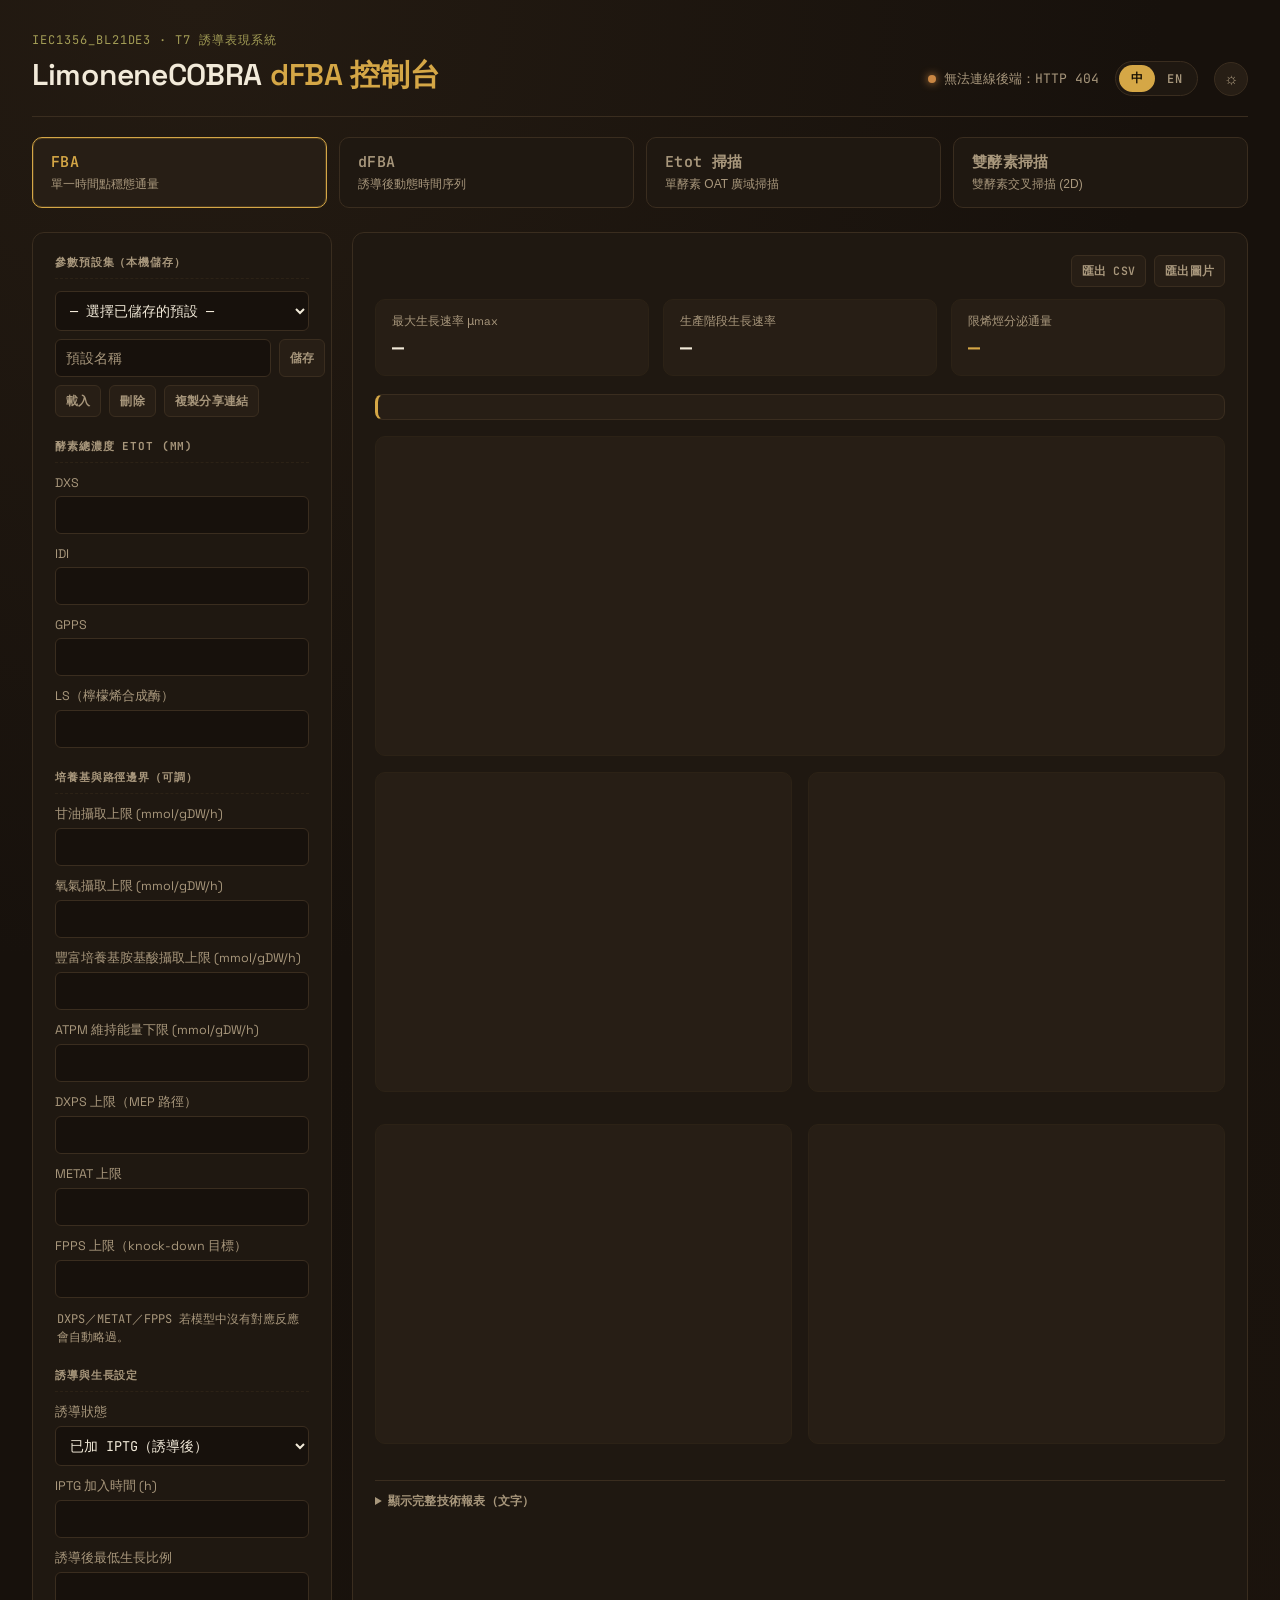
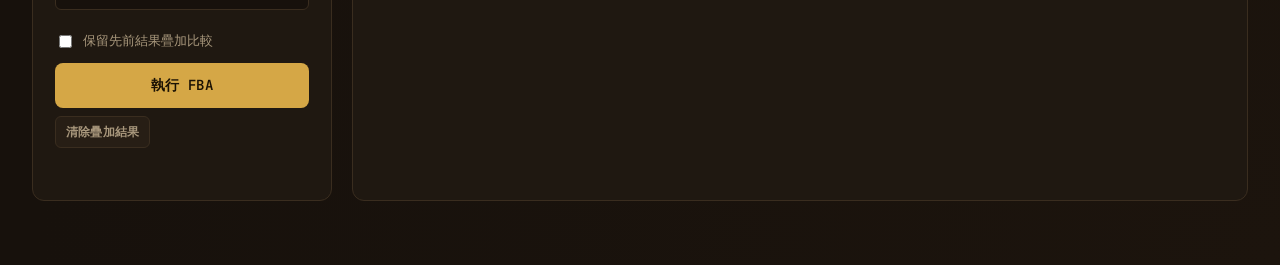
==== index.html @ f7970074 "add" ====
<!DOCTYPE html>
<html lang="zh-Hant">
<head>
<meta charset="UTF-8">
<meta name="viewport" content="width=device-width, initial-scale=1.0">
<title id="pageTitle">LimoneneCOBRA · dFBA 控制台</title>
<link rel="preconnect" href="https://fonts.googleapis.com">
<link href="https://fonts.googleapis.com/css2?family=Space+Grotesk:wght@400;500;600;700&family=JetBrains+Mono:wght@400;500;600&display=swap" rel="stylesheet">
<script src="https://cdn.plot.ly/plotly-2.32.0.min.js"></script>
<style>
:root {
  --bg-deep: #17110c;
  --bg-panel: #1f1811;
  --bg-panel-raised: #271e15;
  --border: #3a2d1f;
  --border-soft: #2c2216;
  --text: #f2ead9;
  --text-muted: #a8977c;
  --accent: #d5a746;      /* NoFold logo 金黃：主強調色（文字/邊框用，日間會加深以維持對比） */
  --accent-soft: #d5a74633;
  --accent-bright: #d5a746;   /* logo 原始亮金黃，不隨主題加深：用於實色按鈕底、圖表 */
  --accent2: #e0bc60;     /* NoFold logo 亮金黃（葉片高光），圖表第 5 色（文字/邊框用） */
  --accent2-bright: #e0bc60;  /* 同上，不隨主題加深 */
  --leaf: #a39d56;        /* NoFold logo 橄欖綠 */
  --steel: #98bfd5;       /* NoFold logo 淺藍 */
  --danger: #c98643;      /* NoFold logo 穗粒橘褐（右上角小圓點） */
  --bg-glow-1: #241b12;
  --bg-glow-2: #1c140d;
  --font-display: "Space Grotesk", system-ui, sans-serif;
  --font-mono: "JetBrains Mono", ui-monospace, monospace;
}

html[data-theme="light"] {
  --bg-deep: #ece2cd;
  --bg-panel: #fbf7ee;
  --bg-panel-raised: #ffffff;
  --border: #ddceac;
  --border-soft: #e6d9b8;
  --text: #2b2013;
  --text-muted: #7a6b4f;
  --accent: #997832;      /* logo 金黃加深，確保在淺色底上對比足夠 */
  --accent-soft: #99783226;
  --accent2: #a18745;     /* logo 亮金黃加深 */
  --leaf: #75713d;        /* logo 橄欖綠加深 */
  --steel: #5e7684;       /* logo 淺藍加深 */
  --danger: #966432;      /* logo 穗粒橘褐加深 */
  --bg-glow-1: #f3ead2;
  --bg-glow-2: #ece0c4;
}

* { box-sizing: border-box; }

html, body {
  margin: 0;
  min-height: 100vh;
  background: var(--bg-deep);
  background-image:
    radial-gradient(circle at 15% 0%, var(--bg-glow-1) 0%, transparent 45%),
    radial-gradient(circle at 100% 100%, var(--bg-glow-2) 0%, transparent 55%);
  color: var(--text);
  font-family: var(--font-display);
  transition: background-color .2s ease, color .2s ease;
}

.console {
  max-width: 1280px;
  margin: 0 auto;
  padding: 28px 32px 64px;
}

/* ---------- Header ---------- */
.console__header {
  display: flex;
  justify-content: space-between;
  align-items: flex-end;
  border-bottom: 1px solid var(--border);
  padding-bottom: 20px;
  margin-bottom: 20px;
}

.header__eyebrow {
  font-family: var(--font-mono);
  font-size: 12px;
  letter-spacing: 0.08em;
  color: var(--leaf);
  text-transform: uppercase;
}

.header__title h1 {
  margin: 6px 0 0;
  font-size: 30px;
  font-weight: 600;
  letter-spacing: -0.01em;
}

.header__accent { color: var(--accent); }

.header__status {
  font-family: var(--font-mono);
  font-size: 13px;
  color: var(--text-muted);
  display: flex;
  align-items: center;
  gap: 8px;
}

.dot {
  width: 8px;
  height: 8px;
  border-radius: 50%;
  display: inline-block;
}
.dot--pending { background: var(--text-muted); }
.dot--ok { background: var(--leaf); box-shadow: 0 0 8px var(--leaf); }
.dot--err { background: var(--danger); box-shadow: 0 0 8px var(--danger); }

.header__right {
  display: flex;
  align-items: center;
  gap: 16px;
}

.lang-toggle {
  display: inline-flex;
  border: 1px solid var(--border);
  border-radius: 999px;
  padding: 3px;
  background: var(--bg-panel);
}

.lang-toggle__btn {
  border: none;
  background: transparent;
  color: var(--text-muted);
  font-family: var(--font-mono);
  font-size: 12px;
  font-weight: 600;
  letter-spacing: 0.04em;
  padding: 5px 12px;
  border-radius: 999px;
  cursor: pointer;
  transition: background .15s ease, color .15s ease;
}

.lang-toggle__btn.is-active {
  background: var(--accent-bright);
  color: #1b1204;
}

.theme-toggle {
  width: 34px;
  height: 34px;
  border-radius: 50%;
  border: 1px solid var(--border);
  background: var(--bg-panel-raised);
  color: var(--text-muted);
  font-size: 16px;
  line-height: 1;
  cursor: pointer;
  display: inline-flex;
  align-items: center;
  justify-content: center;
  transition: border-color .15s ease, color .15s ease;
}
.theme-toggle:hover { border-color: var(--accent); color: var(--accent); }

/* ---------- Mode tabs ---------- */
.mode-tabs {
  display: grid;
  grid-template-columns: repeat(4, 1fr);
  gap: 12px;
  margin-bottom: 24px;
}

.mode-tab {
  background: var(--bg-panel);
  border: 1px solid var(--border);
  border-radius: 10px;
  padding: 14px 18px;
  text-align: left;
  cursor: pointer;
  color: var(--text-muted);
  transition: border-color .15s ease, background .15s ease, color .15s ease;
}

.mode-tab:hover { border-color: var(--accent); }

.mode-tab.is-active {
  background: var(--bg-panel-raised);
  border-color: var(--accent);
  color: var(--text);
  box-shadow: inset 0 0 0 1px var(--accent-soft);
}

.mode-tab__label {
  display: block;
  font-family: var(--font-mono);
  font-weight: 600;
  font-size: 15px;
  letter-spacing: 0.02em;
}

.mode-tab.is-active .mode-tab__label { color: var(--accent); }

.mode-tab__desc {
  display: block;
  font-size: 12px;
  margin-top: 4px;
  color: var(--text-muted);
}

/* ---------- Layout ---------- */
.layout {
  display: grid;
  grid-template-columns: 300px 1fr;
  gap: 20px;
}

@media (max-width: 880px) {
  .layout { grid-template-columns: 1fr; }
}

.panel {
  background: var(--bg-panel);
  border: 1px solid var(--border);
  border-radius: 12px;
  padding: 22px;
}

.field-group { margin-bottom: 22px; }
.field-group:last-of-type { margin-bottom: 18px; }

.field-group__title {
  font-family: var(--font-mono);
  font-size: 11px;
  letter-spacing: 0.08em;
  text-transform: uppercase;
  color: var(--text-muted);
  margin: 0 0 12px;
  padding-bottom: 8px;
  border-bottom: 1px dashed var(--border-soft);
}

.field { margin-bottom: 12px; }

.field label {
  display: block;
  font-size: 12.5px;
  color: var(--text-muted);
  margin-bottom: 5px;
}

.field input,
.field select {
  width: 100%;
  background: var(--bg-deep);
  border: 1px solid var(--border);
  border-radius: 6px;
  padding: 9px 10px;
  color: var(--text);
  font-family: var(--font-mono);
  font-size: 13.5px;
  outline: none;
  transition: border-color .15s ease;
}

.field input:focus,
.field select:focus { border-color: var(--accent); }

.run-btn {
  width: 100%;
  background: var(--accent-bright);
  color: #1b1204;
  border: none;
  border-radius: 8px;
  padding: 13px;
  font-family: var(--font-mono);
  font-weight: 600;
  font-size: 14px;
  letter-spacing: 0.03em;
  cursor: pointer;
  transition: filter .15s ease, transform .05s ease;
}
.run-btn:hover { filter: brightness(1.08); }
.run-btn:active { transform: translateY(1px); }
.run-btn:disabled { opacity: 0.5; cursor: wait; }

/* ---------- Secondary buttons / toolbars ---------- */
.btn-row {
  display: flex;
  gap: 8px;
  flex-wrap: wrap;
}

.btn-sm {
  background: var(--bg-panel-raised);
  color: var(--text-muted);
  border: 1px solid var(--border);
  border-radius: 6px;
  padding: 7px 10px;
  font-family: var(--font-mono);
  font-size: 11.5px;
  font-weight: 600;
  letter-spacing: 0.02em;
  cursor: pointer;
  transition: border-color .15s ease, color .15s ease;
  white-space: nowrap;
}
.btn-sm:hover { border-color: var(--accent); color: var(--text); }
.btn-sm:disabled { opacity: 0.4; cursor: not-allowed; }
.btn-sm--accent { border-color: var(--accent); color: var(--accent); }

.preset-row {
  display: flex;
  gap: 8px;
}
.preset-row select,
.preset-row input {
  flex: 1 1 auto;
  background: var(--bg-deep);
  border: 1px solid var(--border);
  border-radius: 6px;
  padding: 9px 10px;
  color: var(--text);
  font-family: var(--font-mono);
  font-size: 13.5px;
  outline: none;
  transition: border-color .15s ease;
}
.preset-row select:focus,
.preset-row input:focus { border-color: var(--accent); }
.preset-row select option { background: var(--bg-panel); color: var(--text); }
.preset-row input::placeholder { color: var(--text-muted); }

.checkbox-field {
  display: flex;
  align-items: center;
  gap: 8px;
  margin-bottom: 12px;
  font-size: 12.5px;
  color: var(--text-muted);
}
.checkbox-field input { width: auto; accent-color: var(--accent); }

.result-toolbar {
  display: flex;
  justify-content: flex-end;
  gap: 8px;
  margin-bottom: 12px;
}

.report-block {
  background: var(--bg-deep, #0e1a16);
  border: 1px solid var(--border);
  border-radius: 10px;
  padding: 16px 18px;
  font-family: var(--font-mono);
  font-size: 12px;
  line-height: 1.65;
  color: var(--text);
  white-space: pre-wrap;
  overflow-x: auto;
  margin-top: 4px;
}

.summary-line {
  background: var(--bg-panel-raised);
  border: 1px solid var(--border);
  border-left: 3px solid var(--accent);
  border-radius: 8px;
  padding: 12px 16px;
  margin: 4px 0 16px;
  font-size: 13.5px;
  line-height: 1.6;
  color: var(--text);
}

.chart-grid {
  display: grid;
  grid-template-columns: repeat(2, 1fr);
  gap: 16px;
  margin-top: 16px;
}
@media (max-width: 720px) {
  .chart-grid { grid-template-columns: 1fr; }
}

.report-details {
  margin-top: 20px;
  border-top: 1px solid var(--border);
  padding-top: 12px;
}
.report-details summary {
  cursor: pointer;
  color: var(--text-muted);
  font-family: var(--font-mono);
  font-size: 12px;
  font-weight: 600;
  letter-spacing: 0.02em;
  user-select: none;
}
.report-details summary:hover { color: var(--accent); }
.report-details[open] summary { color: var(--accent); margin-bottom: 4px; }

.hint {
  font-family: var(--font-mono);
  font-size: 12px;
  color: var(--text-muted);
  min-height: 18px;
  margin: 12px 2px 0;
  line-height: 1.5;
}
.hint--error { color: var(--danger); }

/* ---------- Results ---------- */
.panel--results { min-height: 520px; }

.metric-row {
  display: grid;
  grid-template-columns: repeat(3, 1fr);
  gap: 14px;
  margin-bottom: 18px;
}

.metric {
  background: var(--bg-panel-raised);
  border: 1px solid var(--border-soft);
  border-radius: 10px;
  padding: 14px 16px;
}

.metric__label {
  display: block;
  font-size: 11.5px;
  color: var(--text-muted);
  margin-bottom: 6px;
}

.metric__value {
  display: block;
  font-family: var(--font-mono);
  font-size: 20px;
  font-weight: 600;
}

.metric__value--accent { color: var(--accent); }

.chart {
  background: var(--bg-panel-raised);
  border: 1px solid var(--border-soft);
  border-radius: 10px;
  margin-bottom: 16px;
  min-height: 320px;
}

.result-block:empty::before { content: ""; }

</style>
</head>
<body>

<div class="console">

  <header class="console__header">
    <div class="header__title">
      <span class="header__eyebrow" data-i18n="eyebrow">iEC1356_Bl21DE3 · T7 誘導表現系統</span>
      <h1>LimoneneCOBRA <span class="header__accent" data-i18n="headerAccent">dFBA 控制台</span></h1>
    </div>
    <div class="header__right">
      <div class="header__status" id="modelStatus">
        <span class="dot dot--pending"></span> <span data-i18n="checking">檢查模型中…</span>
      </div>
      <div class="lang-toggle" id="langToggle">
        <button class="lang-toggle__btn is-active" data-lang="zh">中</button>
        <button class="lang-toggle__btn" data-lang="en">EN</button>
      </div>
      <button class="theme-toggle" id="themeToggle" type="button" aria-label="Toggle theme">
        <span id="themeToggleIcon">&#9788;</span>
      </button>
    </div>
  </header>

  <nav class="mode-tabs" id="modeTabs">
    <button class="mode-tab is-active" data-mode="fba">
      <span class="mode-tab__label">FBA</span>
      <span class="mode-tab__desc" data-i18n="modeFbaDesc">單一時間點穩態通量</span>
    </button>
    <button class="mode-tab" data-mode="dfba">
      <span class="mode-tab__label">dFBA</span>
      <span class="mode-tab__desc" data-i18n="modeDfbaDesc">誘導後動態時間序列</span>
    </button>
    <button class="mode-tab" data-mode="scan">
      <span class="mode-tab__label" data-i18n="modeScanLabel">Etot 掃描</span>
      <span class="mode-tab__desc" data-i18n="modeScanDesc">單酵素 OAT 廣域掃描</span>
    </button>
    <button class="mode-tab" data-mode="scan2d">
      <span class="mode-tab__label" data-i18n="modeScan2dLabel">雙酵素掃描</span>
      <span class="mode-tab__desc" data-i18n="modeScan2dDesc">雙酵素交叉掃描 (2D)</span>
    </button>
  </nav>

  <main class="layout">

    <!-- ============ 左側：參數面板 ============ -->
    <section class="panel panel--controls">

      <div class="field-group">
        <h2 class="field-group__title" data-i18n="presetTitle">參數預設集（本機儲存）</h2>
        <div class="preset-row" style="margin-bottom: 8px;">
          <select id="presetSelect">
            <option value="" data-i18n="presetNone">— 選擇已儲存的預設 —</option>
          </select>
        </div>
        <div class="preset-row">
          <input type="text" id="presetName" data-i18n-placeholder="presetNamePlaceholder" placeholder="預設名稱">
          <button class="btn-sm" id="presetSaveBtn" data-i18n="presetSave">儲存</button>
        </div>
        <div class="btn-row" style="margin-top: 8px;">
          <button class="btn-sm" id="presetLoadBtn" data-i18n="presetLoad">載入</button>
          <button class="btn-sm" id="presetDeleteBtn" data-i18n="presetDelete">刪除</button>
          <button class="btn-sm" id="shareLinkBtn" data-i18n="shareLink">複製分享連結</button>
        </div>
      </div>

      <div class="field-group">
        <h2 class="field-group__title" data-i18n="etotTitle">酵素總濃度 Etot (µM)</h2>
        <div class="field" data-enzyme="DXS">
          <label for="etot-DXS">DXS</label>
          <input type="number" id="etot-DXS" step="0.01" min="0">
        </div>
        <div class="field" data-enzyme="IDI">
          <label for="etot-IDI">IDI</label>
          <input type="number" id="etot-IDI" step="0.01" min="0">
        </div>
        <div class="field" data-enzyme="GPPS">
          <label for="etot-GPPS">GPPS</label>
          <input type="number" id="etot-GPPS" step="0.01" min="0">
        </div>
        <div class="field" data-enzyme="LS">
          <label for="etot-LS" data-i18n="lsLabel">LS（檸檬烯合成酶）</label>
          <input type="number" id="etot-LS" step="0.01" min="0">
        </div>
      </div>

      <div class="field-group">
        <h2 class="field-group__title" data-i18n="mediumTitle">培養基與路徑邊界（可調）</h2>
        <div class="field">
          <label for="glycerolUptake" data-i18n="glycerolUptakeLabel">甘油攝取上限 (mmol/gDW/h)</label>
          <input type="number" id="glycerolUptake" step="0.1" min="0">
        </div>
        <div class="field">
          <label for="oxygenUptake" data-i18n="oxygenUptakeLabel">氧氣攝取上限 (mmol/gDW/h)</label>
          <input type="number" id="oxygenUptake" step="0.1" min="0">
        </div>
        <div class="field">
          <label for="aaUptake" data-i18n="aaUptakeLabel">豐富培養基胺基酸攝取上限 (mmol/gDW/h)</label>
          <input type="number" id="aaUptake" step="0.1" min="0">
        </div>
        <div class="field">
          <label for="atpmLb" data-i18n="atpmLbLabel">ATPM 維持能量下限 (mmol/gDW/h)</label>
          <input type="number" id="atpmLb" step="0.1" min="0">
        </div>
        <div class="field">
          <label for="dxpsUb" data-i18n="dxpsUbLabel">DXPS 上限（MEP 路徑）</label>
          <input type="number" id="dxpsUb" step="0.1" min="0">
        </div>
        <div class="field">
          <label for="metatUb" data-i18n="metatUbLabel">METAT 上限</label>
          <input type="number" id="metatUb" step="0.01" min="0">
        </div>
        <div class="field">
          <label for="fppsUb" data-i18n="fppsUbLabel">FPPS 上限（knock-down 目標）</label>
          <input type="number" id="fppsUb" step="0.01" min="0">
        </div>
        <p class="hint" data-i18n="nativeBoundsHint">DXPS／METAT／FPPS 若模型中沒有對應反應會自動略過。</p>
      </div>

      <div class="field-group" id="scanFieldGroup" hidden>
        <h2 class="field-group__title" data-i18n="scanTitle">掃描設定</h2>
        <div class="field">
          <label for="scanEnzyme" data-i18n="scanEnzymeLabel">掃描酵素</label>
          <select id="scanEnzyme">
            <option value="DXS">DXS</option>
            <option value="IDI">IDI</option>
            <option value="GPPS">GPPS</option>
            <option value="LS" selected>LS</option>
          </select>
        </div>
        <div class="field">
          <label for="scanValues" data-i18n="scanValuesLabel">倍率／濃度序列 (µM，以逗號分隔)</label>
          <input type="text" id="scanValues" placeholder="0.03, 0.3, 3, 30, 300">
        </div>
      </div>

      <div class="field-group" id="scan2dFieldGroup" hidden>
        <h2 class="field-group__title" data-i18n="scan2dTitle">雙酵素掃描設定</h2>
        <div class="field">
          <label for="scanEnzymeX" data-i18n="scanEnzymeXLabel">X 軸酵素</label>
          <select id="scanEnzymeX">
            <option value="DXS">DXS</option>
            <option value="IDI">IDI</option>
            <option value="GPPS">GPPS</option>
            <option value="LS" selected>LS</option>
          </select>
        </div>
        <div class="field">
          <label for="scanValuesX" data-i18n="scanValuesXLabel">X 軸濃度序列 (µM，以逗號分隔)</label>
          <input type="text" id="scanValuesX" placeholder="0.03, 0.3, 3, 30, 300">
        </div>
        <div class="field">
          <label for="scanEnzymeY" data-i18n="scanEnzymeYLabel">Y 軸酵素</label>
          <select id="scanEnzymeY">
            <option value="DXS" selected>DXS</option>
            <option value="IDI">IDI</option>
            <option value="GPPS">GPPS</option>
            <option value="LS">LS</option>
          </select>
        </div>
        <div class="field">
          <label for="scanValuesY" data-i18n="scanValuesYLabel">Y 軸濃度序列 (µM，以逗號分隔)</label>
          <input type="text" id="scanValuesY" placeholder="0.03, 0.3, 3, 30, 300">
        </div>
      </div>

      <div class="field-group">
        <h2 class="field-group__title" data-i18n="inductionTitle">誘導與生長設定</h2>
        <div class="field" id="inducedField">
          <label for="induced" data-i18n="inducedLabel">誘導狀態</label>
          <select id="induced">
            <option value="true" data-i18n="inducedTrue">已加 IPTG（誘導後）</option>
            <option value="false" data-i18n="inducedFalse">未誘導</option>
          </select>
        </div>
        <div class="field">
          <label for="iptgTime" data-i18n="iptgTimeLabel">IPTG 加入時間 (h)</label>
          <input type="number" id="iptgTime" step="0.1" min="0">
        </div>
        <div class="field">
          <label for="minGrowthFrac" data-i18n="minGrowthFracLabel">誘導後最低生長比例</label>
          <input type="number" id="minGrowthFrac" step="0.01" min="0" max="1">
        </div>
        <div class="field" id="durationField">
          <label for="totalTime" data-i18n="totalTimeLabel">模擬總時長 (h)</label>
          <input type="number" id="totalTime" step="0.5" min="0.5">
        </div>
      </div>

      <div class="checkbox-field" id="compareField" hidden>
        <input type="checkbox" id="compareToggle">
        <label for="compareToggle" data-i18n="compareToggleLabel">保留先前結果疊加比較</label>
      </div>

      <button class="run-btn" id="runBtn">
        <span id="runBtnLabel">執行 FBA</span>
      </button>

      <div class="btn-row" id="compareClearRow" style="margin-top: 8px;" hidden>
        <button class="btn-sm" id="compareClearBtn" data-i18n="compareClear">清除疊加結果</button>
      </div>

      <p class="hint" id="statusHint"></p>
    </section>

    <!-- ============ 右側：結果 ============ -->
    <section class="panel panel--results">

      <div id="fbaResults" class="result-block">
        <div class="result-toolbar">
          <button class="btn-sm" data-export-csv="fba" data-i18n="exportCsv">匯出 CSV</button>
          <button class="btn-sm" data-export-png="fbaResults" data-i18n="exportPng">匯出圖片</button>
        </div>
        <div class="metric-row">
          <div class="metric">
            <span class="metric__label" data-i18n="muMaxLabel">最大生長速率 μmax</span>
            <span class="metric__value" id="mMuMax">—</span>
          </div>
          <div class="metric">
            <span class="metric__label" data-i18n="muLabel">生產階段生長速率</span>
            <span class="metric__value" id="mMu">—</span>
          </div>
          <div class="metric">
            <span class="metric__label" data-i18n="limFluxLabel">限烯烴分泌通量</span>
            <span class="metric__value metric__value--accent" id="mLimFlux">—</span>
          </div>
        </div>

        <p class="summary-line" id="fbaSummaryLine"></p>

        <div id="fbaEnzymeChart" class="chart"></div>

        <div class="chart-grid">
          <div id="fbaGrowthChart" class="chart"></div>
          <div id="fbaMediumChart" class="chart"></div>
          <div id="fbaPathwayChart" class="chart"></div>
          <div id="fbaCofactorChart" class="chart"></div>
        </div>

        <details class="report-details">
          <summary data-i18n="reportDetailsToggle">顯示完整技術報表（文字）</summary>
          <div class="result-toolbar" style="margin-top: 12px;">
            <button class="btn-sm" id="fbaReportCopyBtn" data-i18n="copyReport">複製報表文字</button>
          </div>
          <pre id="fbaReportBlock" class="report-block"></pre>
        </details>
      </div>

      <div id="dfbaResults" class="result-block" hidden>
        <div class="result-toolbar">
          <button class="btn-sm" data-export-csv="dfba" data-i18n="exportCsv">匯出 CSV</button>
          <button class="btn-sm" data-export-png="dfbaResults" data-i18n="exportPng">匯出圖片</button>
        </div>
        <div id="dfbaConcChart" class="chart"></div>
        <div id="dfbaFluxChart" class="chart"></div>
      </div>

      <div id="scanResults" class="result-block" hidden>
        <div class="result-toolbar">
          <button class="btn-sm" data-export-csv="scan" data-i18n="exportCsv">匯出 CSV</button>
          <button class="btn-sm" data-export-png="scanResults" data-i18n="exportPng">匯出圖片</button>
        </div>
        <div id="scanTrajChart" class="chart"></div>
        <div id="scanEndpointChart" class="chart"></div>
      </div>

      <div id="scan2dResults" class="result-block" hidden>
        <div class="result-toolbar">
          <button class="btn-sm" data-export-csv="scan2d" data-i18n="exportCsv">匯出 CSV</button>
          <button class="btn-sm" data-export-png="scan2dResults" data-i18n="exportPng">匯出圖片</button>
        </div>
        <div id="scan2dFinalHeatmap" class="chart"></div>
        <div id="scan2dFluxHeatmap" class="chart"></div>
      </div>

    </section>
  </main>
</div>

<script>
const API_BASE = "";

/* ================= i18n ================= */
const I18N = {
  zh: {
    pageTitle: "LimoneneCOBRA · dFBA 控制台",
    eyebrow: "iEC1356_Bl21DE3 · T7 誘導表現系統",
    headerAccent: "dFBA 控制台",
    checking: "檢查模型中…",
    ready: "模型與參數已就緒",
    connectError: (msg) => `無法連線後端：${msg}`,
    modeFbaDesc: "單一時間點穩態通量",
    modeDfbaDesc: "誘導後動態時間序列",
    modeScanLabel: "Etot 掃描",
    modeScanDesc: "單酵素 OAT 廣域掃描",
    modeScan2dLabel: "雙酵素掃描",
    modeScan2dDesc: "雙酵素交叉掃描 (2D)",
    etotTitle: "酵素總濃度 Etot (µM)",
    lsLabel: "LS（檸檬烯合成酶）",
    scanTitle: "掃描設定",
    scanEnzymeLabel: "掃描酵素",
    scanValuesLabel: "倍率／濃度序列 (µM，以逗號分隔)",
    scan2dTitle: "雙酵素掃描設定",
    scanEnzymeXLabel: "X 軸酵素",
    scanValuesXLabel: "X 軸濃度序列 (µM，以逗號分隔)",
    scanEnzymeYLabel: "Y 軸酵素",
    scanValuesYLabel: "Y 軸濃度序列 (µM，以逗號分隔)",
    inductionTitle: "誘導與生長設定",
    inducedLabel: "誘導狀態",
    inducedTrue: "已加 IPTG（誘導後）",
    inducedFalse: "未誘導",
    iptgTimeLabel: "IPTG 加入時間 (h)",
    minGrowthFracLabel: "誘導後最低生長比例",
    totalTimeLabel: "模擬總時長 (h)",
    muMaxLabel: "最大生長速率 μmax",
    muLabel: "生產階段生長速率",
    limFluxLabel: "限烯烴分泌通量",
    runFba: "執行 FBA",
    runDfba: "執行 dFBA 模擬",
    runScan: "執行 Etot 掃描",
    runScan2d: "執行雙酵素掃描",
    computing: "計算中…（掃描／2D 掃描已平行運算加速，多核心機器上會快很多）",
    done: "完成。",
    errorPrefix: (msg) => `錯誤：${msg}`,
    solverStatus: (s) => `求解狀態：${s}`,
    stoppedEarly: (reason) => `模擬提前停止：${reason}`,
    enzymeFluxChart: "異源酵素反應通量 (mmol/gDW/h)",
    concChartTitle: "濃度時間曲線",
    fluxChartTitle: "誘導後通量與生長速率",
    timeAxis: "時間 (h)",
    limoneneAxis: "限烯烴 (mM)",
    biomassAxis: "生物量 (gDW/L)",
    glycerolAxis: "甘油 (mM)",
    limoneneLegend: "限烯烴 (mM)",
    biomassLegend: "生物量 (gDW/L)",
    glycerolLegend: "甘油 (mM)",
    limFluxLegend: "限烯烴通量",
    growthRateLegend: "生長速率 μ",
    scanTrajTitle: (enzyme) => `${enzyme} Etot 掃描：限烯烴累積曲線`,
    extracellularLimAxis: "細胞外限烯烴 (mM)",
    scanEndpointTitle: (enzyme) => `${enzyme}：通量與終點濃度 vs Etot`,
    maxFluxLegend: "最大誘導後通量",
    finalLimLegend: "終點限烯烴濃度",
    scan2dFinalTitle: (x, y) => `終點限烯烴濃度 (mM)：${x} × ${y}`,
    scan2dFluxTitle: (x, y) => `最大誘導後通量 (mmol/gDW/h)：${x} × ${y}`,
    scan2dSameEnzymeError: "X 軸與 Y 軸酵素不可相同",
    presetTitle: "參數預設集（本機儲存）",
    presetNone: "— 選擇已儲存的預設 —",
    presetNamePlaceholder: "預設名稱",
    presetSave: "儲存",
    presetLoad: "載入",
    presetDelete: "刪除",
    presetSavedMsg: (name) => `已儲存預設「${name}」`,
    presetLoadedMsg: (name) => `已載入預設「${name}」`,
    presetDeletedMsg: (name) => `已刪除預設「${name}」`,
    presetNameRequired: "請先輸入預設名稱",
    presetSelectRequired: "請先選擇一個預設",
    shareLink: "複製分享連結",
    shareLinkCopied: "分享連結已複製到剪貼簿",
    compareToggleLabel: "保留先前結果疊加比較",
    compareClear: "清除疊加結果",
    compareClearedMsg: "已清除疊加結果",
    exportCsv: "匯出 CSV",
    exportPng: "匯出圖片",
    exportNoData: "尚無可匯出的結果，請先執行一次",
    compareRunLabel: (n) => `第 ${n} 次`,
    mediumTitle: "培養基與路徑邊界（可調）",
    glycerolUptakeLabel: "甘油攝取上限 (mmol/gDW/h)",
    oxygenUptakeLabel: "氧氣攝取上限 (mmol/gDW/h)",
    aaUptakeLabel: "豐富培養基胺基酸攝取上限 (mmol/gDW/h)",
    atpmLbLabel: "ATPM 維持能量下限 (mmol/gDW/h)",
    dxpsUbLabel: "DXPS 上限（MEP 路徑）",
    metatUbLabel: "METAT 上限",
    fppsUbLabel: "FPPS 上限（knock-down 目標）",
    nativeBoundsHint: "DXPS／METAT／FPPS 若模型中沒有對應反應會自動略過。",
    copyReport: "複製報表文字",
    reportCopiedMsg: "報表文字已複製到剪貼簿",
    reportTitle: (name) => `iEC1356 Limonene Simulation (${name})`,
    reportMediumHeader: "--- Medium & Environmental Constraints ---",
    reportMediumLine: (name) => `Medium: ${name}`,
    reportGlycerolLine: "Glycerol Uptake Limit (EX_glyc_e)",
    reportOxygenLine: "Oxygen Uptake Limit (EX_o2_e)",
    reportAtpmLine: "ATPM (Maintenance Energy)",
    reportPathwayHeader: "--- Enzyme Capacity & Pathway Bounds ---",
    reportDxpsLine: "DXPS (MEP Pathway): Upper Bound",
    reportMetatLine: "METAT: Upper Bound",
    reportFppsLine: "FPPS (Knock-down Target): Upper Bound",
    reportGppsLine: "GPPS (Heterologous): Upper Bound",
    reportLimsLine: "LIMS_MS_het (Limonene Synthase): Upper Bound",
    reportGrowthHeader: "--- Growth & Target Production Results ---",
    reportMuMaxLine: "Theoretical Maximum Growth Rate",
    reportMuLine: "Actual Growth Rate During Production",
    reportYieldLine: "Limonene Theoretical Export Yield",
    reportCofactorHeader: "--- Cofactor Balance Analysis ---",
    reportAtpLine: "Total Intracellular ATP Production Rate",
    reportNadphLine: "Total Intracellular NADPH Production Rate",
    reportNA: "N/A",
    reportDetailsToggle: "顯示完整技術報表（文字）",
    growthGaugeTitle: "生長速率（實際 vs 理論最大）",
    mediumChartTitle: "培養基攝取上限",
    pathwayChartTitle: "酵素／路徑上限比較（對數刻度）",
    cofactorChartTitle: "細胞內 ATP／NADPH 生產速率",
    pathwayAxisTitle: "Upper bound (log)",
    cofactorAtpShort: "ATP",
    cofactorNadphShort: "NADPH",
    summaryGrowthPart: (pct) => `目前設定下，菌株仍能維持理論最大生長速率的 ${pct}%。`,
    summaryYieldPart: (y) => `檸檬烯分泌速率約為 ${y} mmol/gDW/h。`,
    summaryInfeasible: "目前設定下求解不可行，請調整培養基或酵素濃度後再試一次。",
  },
  en: {
    pageTitle: "LimoneneCOBRA · dFBA Console",
    eyebrow: "iEC1356_Bl21DE3 · T7 Induction System",
    headerAccent: "dFBA Console",
    checking: "Checking model…",
    ready: "Model & parameters ready",
    connectError: (msg) => `Could not reach backend: ${msg}`,
    modeFbaDesc: "Single time-point steady-state flux",
    modeDfbaDesc: "Post-induction dynamic time series",
    modeScanLabel: "Etot Scan",
    modeScanDesc: "Single-enzyme OAT wide-range scan",
    modeScan2dLabel: "Dual-Enzyme Scan",
    modeScan2dDesc: "Cross-scan two enzymes (2D)",
    etotTitle: "Total Enzyme Concentration Etot (µM)",
    lsLabel: "LS (Limonene Synthase)",
    scanTitle: "Scan Settings",
    scanEnzymeLabel: "Scan Enzyme",
    scanValuesLabel: "Value series (µM, comma-separated)",
    scan2dTitle: "Dual-Enzyme Scan Settings",
    scanEnzymeXLabel: "X-axis Enzyme",
    scanValuesXLabel: "X-axis value series (µM, comma-separated)",
    scanEnzymeYLabel: "Y-axis Enzyme",
    scanValuesYLabel: "Y-axis value series (µM, comma-separated)",
    inductionTitle: "Induction & Growth Settings",
    inducedLabel: "Induction State",
    inducedTrue: "IPTG added (post-induction)",
    inducedFalse: "Pre-induction",
    iptgTimeLabel: "IPTG addition time (h)",
    minGrowthFracLabel: "Min. growth fraction post-induction",
    totalTimeLabel: "Total simulation time (h)",
    muMaxLabel: "Max growth rate μmax",
    muLabel: "Growth rate during production",
    limFluxLabel: "Limonene secretion flux",
    runFba: "Run FBA",
    runDfba: "Run dFBA simulation",
    runScan: "Run Etot scan",
    runScan2d: "Run dual-enzyme scan",
    computing: "Computing… (scan / 2D scan run in parallel across CPU cores, much faster on multi-core machines)",
    done: "Done.",
    errorPrefix: (msg) => `Error: ${msg}`,
    solverStatus: (s) => `Solver status: ${s}`,
    stoppedEarly: (reason) => `Simulation stopped early: ${reason}`,
    enzymeFluxChart: "Heterologous enzyme reaction flux (mmol/gDW/h)",
    concChartTitle: "Concentration Time Course",
    fluxChartTitle: "Post-induction Flux & Growth Rate",
    timeAxis: "Time (h)",
    limoneneAxis: "Limonene (mM)",
    biomassAxis: "Biomass (gDW/L)",
    glycerolAxis: "Glycerol (mM)",
    limoneneLegend: "Limonene (mM)",
    biomassLegend: "Biomass (gDW/L)",
    glycerolLegend: "Glycerol (mM)",
    limFluxLegend: "Limonene flux",
    growthRateLegend: "Growth rate μ",
    scanTrajTitle: (enzyme) => `${enzyme} Etot scan: limonene accumulation`,
    extracellularLimAxis: "Extracellular limonene (mM)",
    scanEndpointTitle: (enzyme) => `${enzyme}: flux & endpoint concentration vs Etot`,
    maxFluxLegend: "Max post-induction flux",
    finalLimLegend: "Final limonene concentration",
    scan2dFinalTitle: (x, y) => `Final limonene (mM): ${x} × ${y}`,
    scan2dFluxTitle: (x, y) => `Max post-induction flux (mmol/gDW/h): ${x} × ${y}`,
    scan2dSameEnzymeError: "X-axis and Y-axis enzyme cannot be the same",
    presetTitle: "Parameter Presets (saved locally)",
    presetNone: "— Select a saved preset —",
    presetNamePlaceholder: "Preset name",
    presetSave: "Save",
    presetLoad: "Load",
    presetDelete: "Delete",
    presetSavedMsg: (name) => `Saved preset "${name}"`,
    presetLoadedMsg: (name) => `Loaded preset "${name}"`,
    presetDeletedMsg: (name) => `Deleted preset "${name}"`,
    presetNameRequired: "Enter a preset name first",
    presetSelectRequired: "Select a preset first",
    shareLink: "Copy share link",
    shareLinkCopied: "Share link copied to clipboard",
    compareToggleLabel: "Keep previous results overlaid",
    compareClear: "Clear overlaid results",
    compareClearedMsg: "Overlaid results cleared",
    exportCsv: "Export CSV",
    exportPng: "Export image",
    exportNoData: "No results to export yet — run it first",
    compareRunLabel: (n) => `Run ${n}`,
    mediumTitle: "Medium & Pathway Bounds (adjustable)",
    glycerolUptakeLabel: "Glycerol uptake limit (mmol/gDW/h)",
    oxygenUptakeLabel: "Oxygen uptake limit (mmol/gDW/h)",
    aaUptakeLabel: "Rich-medium amino acid uptake limit (mmol/gDW/h)",
    atpmLbLabel: "ATPM maintenance energy lower bound (mmol/gDW/h)",
    dxpsUbLabel: "DXPS upper bound (MEP pathway)",
    metatUbLabel: "METAT upper bound",
    fppsUbLabel: "FPPS upper bound (knock-down target)",
    nativeBoundsHint: "DXPS / METAT / FPPS are skipped automatically if not present in the model.",
    copyReport: "Copy report text",
    reportCopiedMsg: "Report text copied to clipboard",
    reportTitle: (name) => `iEC1356 Limonene Simulation (${name})`,
    reportMediumHeader: "--- Medium & Environmental Constraints ---",
    reportMediumLine: (name) => `Medium: ${name}`,
    reportGlycerolLine: "Glycerol Uptake Limit (EX_glyc_e)",
    reportOxygenLine: "Oxygen Uptake Limit (EX_o2_e)",
    reportAtpmLine: "ATPM (Maintenance Energy)",
    reportPathwayHeader: "--- Enzyme Capacity & Pathway Bounds ---",
    reportDxpsLine: "DXPS (MEP Pathway): Upper Bound",
    reportMetatLine: "METAT: Upper Bound",
    reportFppsLine: "FPPS (Knock-down Target): Upper Bound",
    reportGppsLine: "GPPS (Heterologous): Upper Bound",
    reportLimsLine: "LIMS_MS_het (Limonene Synthase): Upper Bound",
    reportGrowthHeader: "--- Growth & Target Production Results ---",
    reportMuMaxLine: "Theoretical Maximum Growth Rate",
    reportMuLine: "Actual Growth Rate During Production",
    reportYieldLine: "Limonene Theoretical Export Yield",
    reportCofactorHeader: "--- Cofactor Balance Analysis ---",
    reportAtpLine: "Total Intracellular ATP Production Rate",
    reportNadphLine: "Total Intracellular NADPH Production Rate",
    reportNA: "N/A",
    reportDetailsToggle: "Show full technical report (text)",
    growthGaugeTitle: "Growth rate (actual vs theoretical max)",
    mediumChartTitle: "Medium uptake limits",
    pathwayChartTitle: "Enzyme / pathway bounds (log scale)",
    cofactorChartTitle: "Intracellular ATP / NADPH production rate",
    pathwayAxisTitle: "Upper bound (log)",
    cofactorAtpShort: "ATP",
    cofactorNadphShort: "NADPH",
    summaryGrowthPart: (pct) => `At the current settings, the strain retains ${pct}% of its theoretical maximum growth rate.`,
    summaryYieldPart: (y) => `Limonene secretion rate is about ${y} mmol/gDW/h.`,
    summaryInfeasible: "The problem is infeasible with the current settings — try adjusting the medium or enzyme concentrations.",
  },
};

function t(key, ...args) {
  const entry = I18N[state.lang][key];
  return typeof entry === "function" ? entry(...args) : entry;
}

function applyStaticI18n() {
  document.documentElement.lang = state.lang === "zh" ? "zh-Hant" : "en";
  document.getElementById("pageTitle").textContent = t("pageTitle");
  document.querySelectorAll("[data-i18n]").forEach((el) => {
    el.textContent = t(el.dataset.i18n);
  });
  document.querySelectorAll("[data-i18n-placeholder]").forEach((el) => {
    el.placeholder = t(el.dataset.i18nPlaceholder);
  });
  document.getElementById("langToggle").querySelectorAll(".lang-toggle__btn").forEach((btn) => {
    btn.classList.toggle("is-active", btn.dataset.lang === state.lang);
  });
}

/* ================= 本地儲存 key ================= */
const PRESET_STORAGE_KEY = "limoneneCobra.presets.v1";

/* ================= state / elements ================= */
const state = {
  mode: "fba",
  lang: "zh",
  defaults: null,
  compare: false,
  dfbaHistory: [],       // { runNo, time_h, limonene_mM, biomass_gDW_L, glycerol_mM, growth_rate_h, limonene_flux }
  lastResults: {},        // 各模式最近一次結果，供 CSV 匯出使用：{ fba, dfba, scan, scan2d }
};

const els = {
  modeTabs: document.getElementById("modeTabs"),
  modelStatus: document.getElementById("modelStatus"),
  runBtn: document.getElementById("runBtn"),
  runBtnLabel: document.getElementById("runBtnLabel"),
  statusHint: document.getElementById("statusHint"),
  scanFieldGroup: document.getElementById("scanFieldGroup"),
  scan2dFieldGroup: document.getElementById("scan2dFieldGroup"),
  inducedField: document.getElementById("inducedField"),
  durationField: document.getElementById("durationField"),
  fbaResults: document.getElementById("fbaResults"),
  dfbaResults: document.getElementById("dfbaResults"),
  scanResults: document.getElementById("scanResults"),
  scan2dResults: document.getElementById("scan2dResults"),
  compareField: document.getElementById("compareField"),
  compareToggle: document.getElementById("compareToggle"),
  compareClearRow: document.getElementById("compareClearRow"),
  presetSelect: document.getElementById("presetSelect"),
  presetName: document.getElementById("presetName"),
};

function modeConfig() {
  return {
    fba: { label: t("runFba"), resultBlock: "fbaResults" },
    dfba: { label: t("runDfba"), resultBlock: "dfbaResults" },
    scan: { label: t("runScan"), resultBlock: "scanResults" },
    scan2d: { label: t("runScan2d"), resultBlock: "scan2dResults" },
  };
}

/* 讀取目前主題（日／夜）的 CSS 變數值，讓 Plotly 圖表顏色跟著主題切換。
   每次繪圖前呼叫，而不是快取成常數，這樣切換主題後重繪就能拿到新顏色。 */
function cssVar(name) {
  return getComputedStyle(document.documentElement).getPropertyValue(name).trim();
}

function isLightTheme() {
  return document.documentElement.dataset.theme === "light";
}

function plotlyLayoutBase() {
  return {
    paper_bgcolor: "transparent",
    plot_bgcolor: "transparent",
    font: { family: "JetBrains Mono, monospace", color: cssVar("--text-muted"), size: 11 },
    margin: { l: 55, r: 20, t: 40, b: 45 },
    legend: { orientation: "h", y: -0.2 },
    xaxis: { gridcolor: cssVar("--border-soft"), zerolinecolor: cssVar("--border") },
    yaxis: { gridcolor: cssVar("--border-soft"), zerolinecolor: cssVar("--border") },
  };
}

function chartTitleColor() {
  return cssVar("--text");
}

function accentColors() {
  // 五色全部取自 NoFold logo：金黃／橄欖綠／淺藍／穗粒橘褐／亮金黃。
  // 金黃系（第 1、5 色）用 --accent-bright / --accent2-bright，
  // 不隨日間主題加深，圖表在日夜模式下都維持 logo 原本的鮮亮金黃。
  return [
    cssVar("--accent-bright"),
    cssVar("--leaf"),
    cssVar("--steel"),
    cssVar("--danger"),
    cssVar("--accent2-bright"),
  ];
}

/* 固定配色規則：金／綠／藍／紅／紫依序循環（accentColors() 的順序）。
   任何「同一張圖裡有多個並列分類」的長條圖（例如每個酵素、每個反應各一根柱子）
   都用這個函式依序取色，不要整張圖只用單一顏色——那樣會看起來像「全黃」，
   也分不清哪根柱子對應哪個分類。單一數值指標（量表、單一長條比較兩個數）
   則直接指定語意色（見各圖表註解）。 */
function categoricalColors(n) {
  const palette = accentColors();
  return Array.from({ length: n }, (_, i) => palette[i % palette.length]);
}

init();

async function init() {
  initTheme();
  applyStaticI18n();
  bindLangToggle();
  bindThemeToggle();
  bindModeTabs();
  bindPresetControls();
  bindCompareControls();
  bindExportControls();
  els.runBtn.addEventListener("click", runCurrentMode);
  updateModeUI();
  refreshPresetSelect();
  try {
    const res = await fetch(`${API_BASE}/api/defaults`);
    if (!res.ok) throw new Error(`HTTP ${res.status}`);
    state.defaults = await res.json();
    populateDefaults(state.defaults);
    applyUrlParams();
    setStatus("ok", t("ready"));
  } catch (err) {
    setStatus("err", t("connectError", err.message));
  }
}

function bindLangToggle() {
  document.getElementById("langToggle").querySelectorAll(".lang-toggle__btn").forEach((btn) => {
    btn.addEventListener("click", () => {
      if (btn.dataset.lang === state.lang) return;
      state.lang = btn.dataset.lang;
      applyStaticI18n();
      updateModeUI();
      // 若目前狀態列顯示的是就緒/檢查中，重新以新語言渲染；錯誤訊息維持原文避免誤導。
      if (els.modelStatus.querySelector(".dot--ok")) setStatus("ok", t("ready"));
      else if (els.modelStatus.querySelector(".dot--pending")) setStatus("pending", t("checking"));
      rerenderAllResults();
    });
  });
}

/* ================= 日／夜主題切換 ================= */
const THEME_STORAGE_KEY = "limoneneCobra.theme.v1";

function initTheme() {
  let saved = null;
  try { saved = localStorage.getItem(THEME_STORAGE_KEY); } catch (err) { /* 忽略讀取失敗 */ }
  const theme = saved === "light" ? "light" : "dark";
  document.documentElement.dataset.theme = theme;
  updateThemeIcon(theme);
}

function bindThemeToggle() {
  document.getElementById("themeToggle").addEventListener("click", () => {
    const next = document.documentElement.dataset.theme === "light" ? "dark" : "light";
    document.documentElement.dataset.theme = next;
    updateThemeIcon(next);
    try { localStorage.setItem(THEME_STORAGE_KEY, next); } catch (err) { /* 忽略寫入失敗 */ }
    rerenderAllResults();
  });
}

function updateThemeIcon(theme) {
  // 深色主題顯示太陽（可切換成日間），淺色主題顯示月亮（可切換成夜間）。
  document.getElementById("themeToggleIcon").innerHTML = theme === "light" ? "&#9789;" : "&#9788;";
}

/* 圖表、白話總結、技術報表都是用 t() / cssVar() 動態產生文字與顏色，不是 data-i18n
   靜態屬性，applyStaticI18n() 不會碰到它們。語言或主題切換後，用快取的最近一次結果
   重新畫過，不必重打 API。哪個 mode 沒有快取結果就跳過。 */
function rerenderAllResults() {
  if (state.lastResults.fba) renderFbaAll(state.lastResults.fba);
  if (state.dfbaHistory.length) renderDfbaCharts();
  if (state.lastResults.scan) renderScanCharts(state.lastResults.scan);
  if (state.lastResults.scan2d) renderScan2dCharts(state.lastResults.scan2d);
}

function setStatus(kind, text) {
  const dotClass = kind === "ok" ? "dot--ok" : kind === "err" ? "dot--err" : "dot--pending";
  els.modelStatus.innerHTML = `<span class="dot ${dotClass}"></span> ${text}`;
}

function populateDefaults(d) {
  for (const enzyme of ["DXS", "IDI", "GPPS", "LS"]) {
    document.getElementById(`etot-${enzyme}`).value = d.Etot[enzyme];
  }
  document.getElementById("iptgTime").value = d.iptg_start_time_h;
  document.getElementById("minGrowthFrac").value = d.min_growth_frac;
  document.getElementById("totalTime").value = (d.time_step_h * d.n_steps).toFixed(2);
  document.getElementById("scanValues").value = d.scan_values["LS"].join(", ");

  document.getElementById("glycerolUptake").value = Math.abs(d["maxUptake.EX_glyc_e"]);
  document.getElementById("oxygenUptake").value = Math.abs(d["maxUptake.EX_o2_e"]);
  document.getElementById("aaUptake").value = Math.abs(d["sim.richAminoAcidMaxUptake"]);
  document.getElementById("atpmLb").value = d.atpm_lb;
  document.getElementById("dxpsUb").value = d.dxps_ub;
  document.getElementById("metatUb").value = d.metat_ub;
  document.getElementById("fppsUb").value = d.fpps_ub;

  document.getElementById("scanEnzyme").addEventListener("change", (e) => {
    document.getElementById("scanValues").value = d.scan_values[e.target.value].join(", ");
  });

  document.getElementById("scanValuesX").value = d.scan_values["LS"].join(", ");
  document.getElementById("scanValuesY").value = d.scan_values["DXS"].join(", ");

  document.getElementById("scanEnzymeX").addEventListener("change", (e) => {
    document.getElementById("scanValuesX").value = d.scan_values[e.target.value].join(", ");
  });
  document.getElementById("scanEnzymeY").addEventListener("change", (e) => {
    document.getElementById("scanValuesY").value = d.scan_values[e.target.value].join(", ");
  });
}

function bindModeTabs() {
  els.modeTabs.querySelectorAll(".mode-tab").forEach((btn) => {
    btn.addEventListener("click", () => {
      els.modeTabs.querySelectorAll(".mode-tab").forEach((b) => b.classList.remove("is-active"));
      btn.classList.add("is-active");
      state.mode = btn.dataset.mode;
      updateModeUI();
    });
  });
}

function updateModeUI() {
  const cfg = modeConfig()[state.mode];
  els.runBtnLabel.textContent = cfg.label;

  els.scanFieldGroup.hidden = state.mode !== "scan";
  els.scan2dFieldGroup.hidden = state.mode !== "scan2d";
  els.inducedField.hidden = state.mode !== "fba";
  els.durationField.hidden = state.mode === "fba";
  els.compareField.hidden = state.mode !== "dfba";
  els.compareClearRow.hidden = state.mode !== "dfba" || state.dfbaHistory.length === 0;

  for (const key of ["fbaResults", "dfbaResults", "scanResults", "scan2dResults"]) {
    document.getElementById(key).hidden = key !== cfg.resultBlock;
  }
  els.statusHint.textContent = "";
  els.statusHint.className = "hint";
}

function readEtot() {
  return {
    DXS: Number(document.getElementById("etot-DXS").value),
    IDI: Number(document.getElementById("etot-IDI").value),
    GPPS: Number(document.getElementById("etot-GPPS").value),
    LS: Number(document.getElementById("etot-LS").value),
  };
}

function readCommonParams() {
  const totalTime = Number(document.getElementById("totalTime").value);
  const timeStep = state.defaults ? state.defaults.time_step_h : 0.25;
  return {
    Etot: readEtot(),
    iptg_start_time_h: Number(document.getElementById("iptgTime").value),
    min_growth_frac: Number(document.getElementById("minGrowthFrac").value),
    n_steps: Math.max(1, Math.round(totalTime / timeStep)),
    "maxUptake.EX_glyc_e": Number(document.getElementById("glycerolUptake").value),
    "maxUptake.EX_o2_e": Number(document.getElementById("oxygenUptake").value),
    "sim.richAminoAcidMaxUptake": Number(document.getElementById("aaUptake").value),
    atpm_lb: Number(document.getElementById("atpmLb").value),
    dxps_ub: Number(document.getElementById("dxpsUb").value),
    metat_ub: Number(document.getElementById("metatUb").value),
    fpps_ub: Number(document.getElementById("fppsUb").value),
  };
}

async function runCurrentMode() {
  els.runBtn.disabled = true;
  els.statusHint.className = "hint";
  els.statusHint.textContent = t("computing");
  try {
    if (state.mode === "fba") await runFba();
    else if (state.mode === "dfba") await runDfba();
    else if (state.mode === "scan") await runScan();
    else await runScan2d();
    els.statusHint.textContent = t("done");
  } catch (err) {
    els.statusHint.className = "hint hint--error";
    els.statusHint.textContent = t("errorPrefix", err.message);
  } finally {
    els.runBtn.disabled = false;
  }
}

async function postJson(path, body) {
  const res = await fetch(`${API_BASE}${path}`, {
    method: "POST",
    headers: { "Content-Type": "application/json" },
    body: JSON.stringify(body),
  });
  const data = await res.json();
  if (!res.ok || data.error) throw new Error(data.error || `HTTP ${res.status}`);
  return data;
}

/* ---------------- FBA ---------------- */
async function runFba() {
  const induced = document.getElementById("induced").value === "true";
  const params = readCommonParams();
  const data = await postJson("/api/fba", { params, induced });
  state.lastResults.fba = data;

  if (data.status !== "optimal") {
    els.statusHint.className = "hint hint--error";
    els.statusHint.textContent = data.message || t("solverStatus", data.status);
  }

  renderFbaAll(data);
}

/* 把 FBA 結果的所有渲染（指標卡、酵素通量圖、白話總結、圖表化報表、文字報表）
   集中在一個函式，這樣「執行完後」跟「切換語言後用快取重畫」可以共用同一套邏輯。 */
function renderFbaAll(data) {
  document.getElementById("mMuMax").textContent = fmt(data.mu_max, 4) + " h⁻¹";
  document.getElementById("mMu").textContent = fmt(data.growth_rate, 4) + " h⁻¹";
  document.getElementById("mLimFlux").textContent = fmt(data.limonene_flux, 5) + " mmol/gDW/h";

  renderFbaEnzymeChart(data);
  renderFbaReport(data);
  renderFbaSummary(data);
  renderFbaCharts(data);
}

function renderFbaEnzymeChart(data) {
  const enzymes = Object.keys(data.enzyme_fluxes || {});
  const values = enzymes.map((k) => data.enzyme_fluxes[k] ?? 0);
  Plotly.newPlot("fbaEnzymeChart", [{
    type: "bar",
    x: enzymes,
    y: values,
    marker: { color: categoricalColors(enzymes.length) },
  }], {
    ...plotlyLayoutBase(),
    title: { text: t("enzymeFluxChart"), font: { size: 13, color: chartTitleColor() } },
  }, { displayModeBar: false, responsive: true });
}

/* ---------------- FBA 白話總結 ---------------- */
function renderFbaSummary(data) {
  const el = document.getElementById("fbaSummaryLine");
  if (data.status !== "optimal" || data.mu_max === null || data.mu_max === undefined) {
    el.textContent = t("summaryInfeasible");
    return;
  }
  const pct = data.mu_max > 0 ? fmt((data.growth_rate / data.mu_max) * 100, 1) : "0.0";
  el.textContent = `${t("summaryGrowthPart", pct)} ${t("summaryYieldPart", fmt(data.limonene_flux, 4))}`;
}

/* ---------------- FBA 圖表化報表 ---------------- */
function renderFbaCharts(data) {
  const mp = data.medium_pathway_report || {};
  const cof = data.cofactors || {};

  // 生長速率量表：指針＝實際生產階段生長速率，紅線＝理論最大生長速率。
  const gaugeMax = Math.max((data.mu_max || 0) * 1.15, 0.01);
  Plotly.newPlot("fbaGrowthChart", [{
    type: "indicator",
    mode: "gauge+number",
    value: data.growth_rate ?? 0,
    number: { suffix: " /h", valueformat: ".3f", font: { color: chartTitleColor(), size: 24 } },
    gauge: {
      axis: { range: [0, gaugeMax], tickcolor: cssVar("--text-muted"), tickfont: { color: cssVar("--text-muted"), size: 10 } },
      bar: { color: accentColors()[0] },
      bgcolor: "transparent",
      borderwidth: 1,
      bordercolor: cssVar("--border"),
      threshold: {
        line: { color: accentColors()[3], width: 3 },
        thickness: 0.85,
        value: data.mu_max ?? 0,
      },
    },
  }], {
    ...plotlyLayoutBase(),
    margin: { l: 30, r: 30, t: 50, b: 20 },
    title: { text: t("growthGaugeTitle"), font: { size: 12.5, color: chartTitleColor() } },
  }, { displayModeBar: false, responsive: true });

  // 培養基攝取上限（甘油／氧氣，取絕對值方便比較）。
  const oxygenAbs = Math.abs(mp.oxygen_bounds?.[0] ?? 0);
  const glycerolAbs = Math.abs(mp.glycerol_bounds?.[0] ?? 0);
  Plotly.newPlot("fbaMediumChart", [{
    type: "bar",
    orientation: "h",
    y: [t("oxygenUptakeLabel"), t("glycerolUptakeLabel")],
    x: [oxygenAbs, glycerolAbs],
    text: [fmt(oxygenAbs, 2), fmt(glycerolAbs, 2)],
    textposition: "outside",
    cliponaxis: false,
    marker: { color: [accentColors()[2], accentColors()[1]] },
  }], {
    ...plotlyLayoutBase(),
    title: { text: t("mediumChartTitle"), font: { size: 13, color: chartTitleColor() } },
    xaxis: {
      ...plotlyLayoutBase().xaxis,
      type: "linear",
      title: "mmol/gDW/h",
      range: [0, Math.max(oxygenAbs, glycerolAbs, 1) * 1.4],
    },
    yaxis: {
      ...plotlyLayoutBase().yaxis,
      type: "category",
      automargin: true,
    },
    margin: { l: 140, r: 60, t: 40, b: 40 },
  }, { displayModeBar: false, responsive: true });

  // 酵素／路徑上限比較：數值跨了 3 個數量級（0.003 ~ 30），改用對數 Y 軸，
  // 缺少的反應（模型沒有對應 ID，值為 null）不畫長條，改在該類別下方標註 N/A。
  const pathwayLabels = ["DXPS", "METAT", "FPPS", "GPPS", "LIMS_MS_het"];
  const pathwayKeys = ["dxps_ub", "metat_ub", "fpps_ub", "gpps_ub", "lims_ub"];
  const pathwayValues = pathwayKeys.map((k) => mp[k]);
  const pathwayLogVals = pathwayValues.map((v) => (v === null || v === undefined || v <= 0 ? null : v));
  const pathwayText = pathwayValues.map((v) => (v === null || v === undefined ? "" : fmt(v, 3)));
  const pathwayNaIndices = pathwayValues
    .map((v, i) => (v === null || v === undefined ? i : null))
    .filter((i) => i !== null);

  // 對數軸只顯示整數次方的刻度（1, 10, 100 或 0.1, 0.01…），不顯示 2、5 這些次要刻度，避免刻度太密。
  const posVals = pathwayLogVals.filter((v) => v !== null && v > 0);
  let tickvals = [1];
  if (posVals.length) {
    const minExp = Math.floor(Math.log10(Math.min(...posVals)));
    const maxExp = Math.ceil(Math.log10(Math.max(...posVals)));
    tickvals = [];
    for (let e = minExp; e <= maxExp; e++) tickvals.push(Math.pow(10, e));
  }
  const ticktext = tickvals.map((v) => (v >= 1 ? String(v) : v.toString()));

  Plotly.newPlot("fbaPathwayChart", [{
    type: "bar",
    x: pathwayLabels,
    y: pathwayLogVals,
    text: pathwayText,
    textposition: "outside",
    cliponaxis: false,
    marker: { color: categoricalColors(pathwayLabels.length) },
  }], {
    ...plotlyLayoutBase(),
    title: { text: t("pathwayChartTitle"), font: { size: 13, color: chartTitleColor() } },
    margin: { l: 60, r: 20, t: 60, b: 45 },
    xaxis: { ...plotlyLayoutBase().xaxis, type: "category" },
    yaxis: {
      ...plotlyLayoutBase().yaxis,
      type: "log",
      title: t("pathwayAxisTitle"),
      tickmode: "array",
      tickvals,
      ticktext,
    },
    annotations: pathwayNaIndices.map((i) => ({
      x: pathwayLabels[i], y: 0.04, yref: "paper", yanchor: "bottom",
      text: t("reportNA"), showarrow: false,
      font: { color: cssVar("--text-muted"), size: 11 },
    })),
  }, { displayModeBar: false, responsive: true });

  // ATP／NADPH 細胞內生產速率比較（短標籤避免 X 軸文字被斜切）。
  const atpVal = cof.atp_production_mmol_gDW_h ?? 0;
  const nadphVal = cof.nadph_production_mmol_gDW_h ?? 0;
  Plotly.newPlot("fbaCofactorChart", [{
    type: "bar",
    x: [t("cofactorAtpShort"), t("cofactorNadphShort")],
    y: [atpVal, nadphVal],
    text: [fmt(atpVal, 3), fmt(nadphVal, 3)],
    textposition: "outside",
    cliponaxis: false,
    marker: { color: [accentColors()[0], accentColors()[2]] },
  }], {
    ...plotlyLayoutBase(),
    title: { text: t("cofactorChartTitle"), font: { size: 13, color: chartTitleColor() } },
    margin: { l: 55, r: 20, t: 50, b: 45 },
    xaxis: { ...plotlyLayoutBase().xaxis, type: "category", tickangle: 0 },
    yaxis: {
      ...plotlyLayoutBase().yaxis,
      type: "linear",
      title: "mmol/gDW/h",
      range: [0, Math.max(atpVal, nadphVal, 1) * 1.2],
    },
  }, { displayModeBar: false, responsive: true });

  // 保險：容器剛從隱藏切出來或版面還沒穩定時，尺寸量測可能不準，
  // 下一輪 frame 強制 resize 一次，避免座標軸跟長條跑版。
  requestAnimationFrame(() => {
    ["fbaGrowthChart", "fbaMediumChart", "fbaPathwayChart", "fbaCofactorChart"].forEach((id) => {
      const el = document.getElementById(id);
      if (el && el.data) Plotly.Plots.resize(el);
    });
  });
}

/* ---------------- FBA 文字報表 ---------------- */
function fmtBounds(b) {
  if (!b) return t("reportNA");
  return `[${fmt(b[0], 2)}, ${fmt(b[1], 2)}]`;
}

function fmtOrNA(v, digits) {
  if (v === null || v === undefined || Number.isNaN(v)) return t("reportNA");
  return fmt(v, digits);
}

function renderFbaReport(data) {
  const mp = data.medium_pathway_report || {};
  const cof = data.cofactors || {};
  const lines = [
    t("reportTitle", mp.medium_name || t("reportNA")),
    "",
    t("reportMediumHeader"),
    t("reportMediumLine", mp.medium_name || t("reportNA")),
    `${t("reportGlycerolLine")}: ${fmtBounds(mp.glycerol_bounds)} mmol/gDW/h`,
    `${t("reportOxygenLine")}: ${fmtBounds(mp.oxygen_bounds)} mmol/gDW/h`,
    `${t("reportAtpmLine")}: ${fmtOrNA(mp.atpm_lb, 2)} mmol/gDW/h (Lower Bound)`,
    "",
    t("reportPathwayHeader"),
    `${t("reportDxpsLine")} = ${fmtOrNA(mp.dxps_ub, 2)}`,
    `${t("reportMetatLine")} = ${fmtOrNA(mp.metat_ub, 2)}`,
    `${t("reportFppsLine")} = ${fmtOrNA(mp.fpps_ub, 2)}`,
    `${t("reportGppsLine")} = ${fmtOrNA(mp.gpps_ub, 2)}`,
    `${t("reportLimsLine")} = ${fmtOrNA(mp.lims_ub, 2)}`,
    "",
    t("reportGrowthHeader"),
    `${t("reportMuMaxLine")}: ${fmtOrNA(data.mu_max, 4)} h^-1`,
    `${t("reportMuLine")}: ${fmtOrNA(data.growth_rate, 4)} h^-1`,
    `${t("reportYieldLine")}: ${fmtOrNA(data.limonene_flux, 4)} mmol/gDW/h`,
    "",
    t("reportCofactorHeader"),
    `${t("reportAtpLine")}: ${fmtOrNA(cof.atp_production_mmol_gDW_h, 4)} mmol/gDW/h`,
    `${t("reportNadphLine")}: ${fmtOrNA(cof.nadph_production_mmol_gDW_h, 4)} mmol/gDW/h`,
  ];
  document.getElementById("fbaReportBlock").textContent = lines.join("\n");
}

/* ---------------- dFBA ---------------- */
async function runDfba() {
  const params = readCommonParams();
  const data = await postJson("/api/dfba", { params });
  state.lastResults.dfba = data;

  if (!els.compareToggle.checked) state.dfbaHistory = [];
  state.dfbaHistory.push({ runNo: state.dfbaHistory.length + 1, ...data });
  els.compareClearRow.hidden = state.dfbaHistory.length === 0;

  renderDfbaCharts(data);

  if (data.stopped_reason) {
    els.statusHint.className = "hint hint--error";
    els.statusHint.textContent = t("stoppedEarly", data.stopped_reason);
  }
}

/* 把 dFBA 圖表渲染獨立出來，這樣切換語言後可以用 state.dfbaHistory 重畫，
   不用重新打 API。latestData 只在單次執行（非疊圖）模式下用來畫完整三軸曲線。 */
function renderDfbaCharts(latestData) {
  const data = latestData || state.dfbaHistory[state.dfbaHistory.length - 1];
  if (!data) return;

  if (state.dfbaHistory.length <= 1) {
    // 單次執行：原本三軸完整曲線。
    Plotly.newPlot("dfbaConcChart", [
      { x: data.time_h, y: data.limonene_mM, name: t("limoneneLegend"), line: { color: accentColors()[0], width: 2.5 } },
      { x: data.time_h, y: data.biomass_gDW_L, name: t("biomassLegend"), yaxis: "y2", line: { color: accentColors()[1], width: 2 } },
      { x: data.time_h, y: data.glycerol_mM, name: t("glycerolLegend"), yaxis: "y3", line: { color: accentColors()[2], width: 1.5, dash: "dot" } },
    ], {
      ...plotlyLayoutBase(),
      title: { text: t("concChartTitle"), font: { size: 13, color: chartTitleColor() } },
      xaxis: { ...plotlyLayoutBase().xaxis, title: t("timeAxis") },
      yaxis: { ...plotlyLayoutBase().yaxis, title: t("limoneneAxis") },
      yaxis2: { overlaying: "y", side: "right", showgrid: false, title: t("biomassAxis") },
      yaxis3: { overlaying: "y", side: "right", position: 1, showgrid: false, visible: false },
    }, { displayModeBar: false, responsive: true });

    Plotly.newPlot("dfbaFluxChart", [
      { x: data.time_h, y: data.limonene_flux, name: t("limFluxLegend"), line: { color: accentColors()[0], width: 2 } },
      { x: data.time_h, y: data.growth_rate_h, name: t("growthRateLegend"), yaxis: "y2", line: { color: accentColors()[1], width: 2 } },
    ], {
      ...plotlyLayoutBase(),
      title: { text: t("fluxChartTitle"), font: { size: 13, color: chartTitleColor() } },
      xaxis: { ...plotlyLayoutBase().xaxis, title: t("timeAxis") },
      yaxis: { ...plotlyLayoutBase().yaxis, title: "mmol/gDW/h" },
      yaxis2: { overlaying: "y", side: "right", showgrid: false, title: "h⁻¹" },
    }, { displayModeBar: false, responsive: true });
  } else {
    // 疊圖比較模式：多次執行僅疊加限烯烴濃度／通量曲線，避免多組雙 Y 軸互相干擾。
    const concTraces = state.dfbaHistory.map((run, i) => ({
      x: run.time_h, y: run.limonene_mM,
      name: `${t("compareRunLabel", run.runNo)} · ${t("limoneneLegend")}`,
      line: { color: accentColors()[i % accentColors().length], width: 2 },
    }));
    Plotly.newPlot("dfbaConcChart", concTraces, {
      ...plotlyLayoutBase(),
      title: { text: t("concChartTitle"), font: { size: 13, color: chartTitleColor() } },
      xaxis: { ...plotlyLayoutBase().xaxis, title: t("timeAxis") },
      yaxis: { ...plotlyLayoutBase().yaxis, title: t("limoneneAxis") },
    }, { displayModeBar: false, responsive: true });

    const fluxTraces = state.dfbaHistory.map((run, i) => ({
      x: run.time_h, y: run.limonene_flux,
      name: `${t("compareRunLabel", run.runNo)} · ${t("limFluxLegend")}`,
      line: { color: accentColors()[i % accentColors().length], width: 2 },
    }));
    Plotly.newPlot("dfbaFluxChart", fluxTraces, {
      ...plotlyLayoutBase(),
      title: { text: t("fluxChartTitle"), font: { size: 13, color: chartTitleColor() } },
      xaxis: { ...plotlyLayoutBase().xaxis, title: t("timeAxis") },
      yaxis: { ...plotlyLayoutBase().yaxis, title: "mmol/gDW/h" },
    }, { displayModeBar: false, responsive: true });
  }
}

/* ---------------- Etot scan ---------------- */
async function runScan() {
  const enzyme = document.getElementById("scanEnzyme").value;
  const scanValues = document.getElementById("scanValues").value
    .split(",").map((s) => Number(s.trim())).filter((n) => !Number.isNaN(n));
  const params = readCommonParams();
  const data = await postJson("/api/etot-scan", { enzyme, scan_values: scanValues, params });
  state.lastResults.scan = { enzyme, results: data.results };
  renderScanCharts(state.lastResults.scan);
}

function renderScanCharts(scanData) {
  const enzyme = scanData.enzyme;
  const trajTraces = scanData.results.map((r, i) => ({
    x: r.trace.time_h,
    y: r.trace.limonene_mM,
    name: `Etot = ${r.etot_uM} µM`,
    line: { color: accentColors()[i % accentColors().length], width: 2 },
  }));
  Plotly.newPlot("scanTrajChart", trajTraces, {
    ...plotlyLayoutBase(),
    title: { text: t("scanTrajTitle", enzyme), font: { size: 13, color: chartTitleColor() } },
    xaxis: { ...plotlyLayoutBase().xaxis, title: t("timeAxis") },
    yaxis: { ...plotlyLayoutBase().yaxis, title: t("extracellularLimAxis") },
  }, { displayModeBar: false, responsive: true });

  const etotVals = scanData.results.map((r) => r.etot_uM);
  const finalLim = scanData.results.map((r) => r.final_limonene_mM);
  const maxFlux = scanData.results.map((r) => r.max_post_iptg_flux);
  Plotly.newPlot("scanEndpointChart", [
    { x: etotVals, y: maxFlux, name: t("maxFluxLegend"), type: "scatter", mode: "lines+markers",
      line: { color: accentColors()[0] } },
    { x: etotVals, y: finalLim, name: t("finalLimLegend"), yaxis: "y2", type: "scatter", mode: "lines+markers",
      line: { color: accentColors()[1], dash: "dash" } },
  ], {
    ...plotlyLayoutBase(),
    title: { text: t("scanEndpointTitle", enzyme), font: { size: 13, color: chartTitleColor() } },
    xaxis: { ...plotlyLayoutBase().xaxis, title: `${enzyme} Etot (µM)`, type: "log" },
    yaxis: { ...plotlyLayoutBase().yaxis, title: "mmol/gDW/h" },
    yaxis2: { overlaying: "y", side: "right", showgrid: false, title: "mM" },
  }, { displayModeBar: false, responsive: true });
}

/* ---------------- 雙酵素 Etot 2D 掃描 ---------------- */
async function runScan2d() {
  const enzymeX = document.getElementById("scanEnzymeX").value;
  const enzymeY = document.getElementById("scanEnzymeY").value;
  if (enzymeX === enzymeY) throw new Error(t("scan2dSameEnzymeError"));

  const valuesX = document.getElementById("scanValuesX").value
    .split(",").map((s) => Number(s.trim())).filter((n) => !Number.isNaN(n));
  const valuesY = document.getElementById("scanValuesY").value
    .split(",").map((s) => Number(s.trim())).filter((n) => !Number.isNaN(n));
  const params = readCommonParams();
  const data = await postJson("/api/etot-scan-2d", {
    enzyme_x: enzymeX, enzyme_y: enzymeY,
    values_x: valuesX, values_y: valuesY, params,
  });
  state.lastResults.scan2d = data;
  renderScan2dCharts(data);
}

function renderScan2dCharts(data) {
  const enzymeX = data.enzyme_x;
  const enzymeY = data.enzyme_y;
  const xLabels = data.values_x.map((v) => `${v}`);
  const yLabels = data.values_y.map((v) => `${v}`);

  Plotly.newPlot("scan2dFinalHeatmap", [{
    type: "heatmap",
    x: xLabels,
    y: yLabels,
    z: data.final_limonene_mM,
    colorscale: [[0, cssVar("--bg-panel")], [1, cssVar("--accent")]],
    colorbar: { title: "mM", titleside: "right" },
  }], {
    ...plotlyLayoutBase(),
    title: { text: t("scan2dFinalTitle", enzymeX, enzymeY), font: { size: 13, color: chartTitleColor() } },
    xaxis: { ...plotlyLayoutBase().xaxis, title: `${enzymeX} Etot (µM)` },
    yaxis: { ...plotlyLayoutBase().yaxis, title: `${enzymeY} Etot (µM)` },
  }, { displayModeBar: false, responsive: true });

  Plotly.newPlot("scan2dFluxHeatmap", [{
    type: "heatmap",
    x: xLabels,
    y: yLabels,
    z: data.max_post_iptg_flux,
    colorscale: [[0, cssVar("--bg-panel")], [1, cssVar("--leaf")]],
    colorbar: { title: "mmol/gDW/h", titleside: "right" },
  }], {
    ...plotlyLayoutBase(),
    title: { text: t("scan2dFluxTitle", enzymeX, enzymeY), font: { size: 13, color: chartTitleColor() } },
    xaxis: { ...plotlyLayoutBase().xaxis, title: `${enzymeX} Etot (µM)` },
    yaxis: { ...plotlyLayoutBase().yaxis, title: `${enzymeY} Etot (µM)` },
  }, { displayModeBar: false, responsive: true });
}

/* ================= 參數預設集（localStorage） ================= */
function getPresetsStore() {
  try {
    return JSON.parse(localStorage.getItem(PRESET_STORAGE_KEY) || "{}");
  } catch (err) {
    return {};
  }
}

function savePresetsStore(store) {
  localStorage.setItem(PRESET_STORAGE_KEY, JSON.stringify(store));
}

function refreshPresetSelect() {
  const store = getPresetsStore();
  const names = Object.keys(store).sort();
  els.presetSelect.innerHTML = `<option value="">${t("presetNone")}</option>` +
    names.map((n) => `<option value="${escapeHtml(n)}">${escapeHtml(n)}</option>`).join("");
}

function escapeHtml(s) {
  return String(s).replace(/[&<>"']/g, (c) => (
    { "&": "&amp;", "<": "&lt;", ">": "&gt;", '"': "&quot;", "'": "&#39;" }[c]
  ));
}

function getCurrentParamSnapshot() {
  return {
    mode: state.mode,
    etot: readEtot(),
    iptgTime: document.getElementById("iptgTime").value,
    minGrowthFrac: document.getElementById("minGrowthFrac").value,
    totalTime: document.getElementById("totalTime").value,
    induced: document.getElementById("induced").value,
    scanEnzyme: document.getElementById("scanEnzyme").value,
    scanValues: document.getElementById("scanValues").value,
    scanEnzymeX: document.getElementById("scanEnzymeX").value,
    scanValuesX: document.getElementById("scanValuesX").value,
    scanEnzymeY: document.getElementById("scanEnzymeY").value,
    scanValuesY: document.getElementById("scanValuesY").value,
    glycerolUptake: document.getElementById("glycerolUptake").value,
    oxygenUptake: document.getElementById("oxygenUptake").value,
    aaUptake: document.getElementById("aaUptake").value,
    atpmLb: document.getElementById("atpmLb").value,
    dxpsUb: document.getElementById("dxpsUb").value,
    metatUb: document.getElementById("metatUb").value,
    fppsUb: document.getElementById("fppsUb").value,
  };
}

function applyParamSnapshot(snap) {
  if (!snap) return;
  if (snap.etot) {
    for (const enzyme of ["DXS", "IDI", "GPPS", "LS"]) {
      if (snap.etot[enzyme] !== undefined) document.getElementById(`etot-${enzyme}`).value = snap.etot[enzyme];
    }
  }
  const setIf = (id, v) => { if (v !== undefined && v !== null && v !== "") document.getElementById(id).value = v; };
  setIf("iptgTime", snap.iptgTime);
  setIf("minGrowthFrac", snap.minGrowthFrac);
  setIf("totalTime", snap.totalTime);
  setIf("induced", snap.induced);
  setIf("scanEnzyme", snap.scanEnzyme);
  setIf("scanValues", snap.scanValues);
  setIf("scanEnzymeX", snap.scanEnzymeX);
  setIf("scanValuesX", snap.scanValuesX);
  setIf("scanEnzymeY", snap.scanEnzymeY);
  setIf("scanValuesY", snap.scanValuesY);
  setIf("glycerolUptake", snap.glycerolUptake);
  setIf("oxygenUptake", snap.oxygenUptake);
  setIf("aaUptake", snap.aaUptake);
  setIf("atpmLb", snap.atpmLb);
  setIf("dxpsUb", snap.dxpsUb);
  setIf("metatUb", snap.metatUb);
  setIf("fppsUb", snap.fppsUb);
  if (snap.mode) {
    const btn = els.modeTabs.querySelector(`.mode-tab[data-mode="${snap.mode}"]`);
    if (btn) btn.click();
  }
}

function bindPresetControls() {
  document.getElementById("presetSaveBtn").addEventListener("click", () => {
    const name = els.presetName.value.trim();
    if (!name) { flashHint(t("presetNameRequired"), true); return; }
    const store = getPresetsStore();
    store[name] = getCurrentParamSnapshot();
    savePresetsStore(store);
    refreshPresetSelect();
    els.presetSelect.value = name;
    flashHint(t("presetSavedMsg", name), false);
  });

  document.getElementById("presetLoadBtn").addEventListener("click", () => {
    const name = els.presetSelect.value;
    if (!name) { flashHint(t("presetSelectRequired"), true); return; }
    const store = getPresetsStore();
    if (store[name]) {
      applyParamSnapshot(store[name]);
      flashHint(t("presetLoadedMsg", name), false);
    }
  });

  document.getElementById("presetDeleteBtn").addEventListener("click", () => {
    const name = els.presetSelect.value;
    if (!name) { flashHint(t("presetSelectRequired"), true); return; }
    const store = getPresetsStore();
    delete store[name];
    savePresetsStore(store);
    refreshPresetSelect();
    flashHint(t("presetDeletedMsg", name), false);
  });

  document.getElementById("shareLinkBtn").addEventListener("click", () => {
    const url = buildShareUrl();
    if (navigator.clipboard && navigator.clipboard.writeText) {
      navigator.clipboard.writeText(url)
        .then(() => flashHint(t("shareLinkCopied"), false))
        .catch(() => window.prompt(t("shareLinkCopied"), url));
    } else {
      window.prompt(t("shareLinkCopied"), url);
    }
  });
}

function bindCompareControls() {
  els.compareToggle.addEventListener("change", () => {
    state.compare = els.compareToggle.checked;
  });
  document.getElementById("compareClearBtn").addEventListener("click", () => {
    state.dfbaHistory = [];
    els.compareClearRow.hidden = true;
    flashHint(t("compareClearedMsg"), false);
  });
}

function flashHint(text, isError) {
  els.statusHint.className = isError ? "hint hint--error" : "hint";
  els.statusHint.textContent = text;
}

/* ================= 分享連結 (URL 參數) ================= */
function buildShareUrl() {
  const snap = getCurrentParamSnapshot();
  const params = new URLSearchParams();
  params.set("mode", snap.mode);
  params.set("lang", state.lang);
  params.set("dxs", snap.etot.DXS);
  params.set("idi", snap.etot.IDI);
  params.set("gpps", snap.etot.GPPS);
  params.set("ls", snap.etot.LS);
  params.set("iptg", snap.iptgTime);
  params.set("mgf", snap.minGrowthFrac);
  params.set("tt", snap.totalTime);
  params.set("induced", snap.induced);
  params.set("se", snap.scanEnzyme);
  params.set("sv", snap.scanValues);
  params.set("sex", snap.scanEnzymeX);
  params.set("svx", snap.scanValuesX);
  params.set("sey", snap.scanEnzymeY);
  params.set("svy", snap.scanValuesY);
  params.set("glyc", snap.glycerolUptake);
  params.set("o2", snap.oxygenUptake);
  params.set("aa", snap.aaUptake);
  params.set("atpm", snap.atpmLb);
  params.set("dxps", snap.dxpsUb);
  params.set("metat", snap.metatUb);
  params.set("fpps", snap.fppsUb);
  const url = new URL(window.location.href);
  url.search = params.toString();
  return url.toString();
}

function applyUrlParams() {
  const params = new URLSearchParams(window.location.search);
  if (![...params.keys()].length) return;

  if (params.has("lang") && params.get("lang") !== state.lang) {
    state.lang = params.get("lang") === "en" ? "en" : "zh";
    applyStaticI18n();
  }
  applyParamSnapshot({
    mode: params.get("mode") || undefined,
    etot: {
      DXS: params.get("dxs") || undefined,
      IDI: params.get("idi") || undefined,
      GPPS: params.get("gpps") || undefined,
      LS: params.get("ls") || undefined,
    },
    iptgTime: params.get("iptg") || undefined,
    minGrowthFrac: params.get("mgf") || undefined,
    totalTime: params.get("tt") || undefined,
    induced: params.get("induced") || undefined,
    scanEnzyme: params.get("se") || undefined,
    scanValues: params.get("sv") || undefined,
    scanEnzymeX: params.get("sex") || undefined,
    scanValuesX: params.get("svx") || undefined,
    scanEnzymeY: params.get("sey") || undefined,
    scanValuesY: params.get("svy") || undefined,
    glycerolUptake: params.get("glyc") || undefined,
    oxygenUptake: params.get("o2") || undefined,
    aaUptake: params.get("aa") || undefined,
    atpmLb: params.get("atpm") || undefined,
    dxpsUb: params.get("dxps") || undefined,
    metatUb: params.get("metat") || undefined,
    fppsUb: params.get("fpps") || undefined,
  });
}

/* ================= 結果匯出 ================= */
function bindExportControls() {
  document.querySelectorAll("[data-export-csv]").forEach((btn) => {
    btn.addEventListener("click", () => exportCsv(btn.dataset.exportCsv));
  });
  document.querySelectorAll("[data-export-png]").forEach((btn) => {
    btn.addEventListener("click", () => exportPng(btn.dataset.exportPng));
  });
  document.getElementById("fbaReportCopyBtn").addEventListener("click", () => {
    const text = document.getElementById("fbaReportBlock").textContent;
    if (!text) { flashHint(t("exportNoData"), true); return; }
    if (navigator.clipboard && navigator.clipboard.writeText) {
      navigator.clipboard.writeText(text)
        .then(() => flashHint(t("reportCopiedMsg"), false))
        .catch(() => window.prompt(t("reportCopiedMsg"), text));
    } else {
      window.prompt(t("reportCopiedMsg"), text);
    }
  });
}

function csvEscape(v) {
  const s = v === null || v === undefined ? "" : String(v);
  return /[",\n]/.test(s) ? `"${s.replace(/"/g, '""')}"` : s;
}

function rowsToCsv(headers, rows) {
  return [headers, ...rows].map((r) => r.map(csvEscape).join(",")).join("\n");
}

function downloadCsv(filename, csvContent) {
  const blob = new Blob(["\uFEFF" + csvContent], { type: "text/csv;charset=utf-8;" });
  const url = URL.createObjectURL(blob);
  const a = document.createElement("a");
  a.href = url;
  a.download = filename;
  document.body.appendChild(a);
  a.click();
  document.body.removeChild(a);
  URL.revokeObjectURL(url);
}

function exportCsv(mode) {
  const data = state.lastResults[mode];
  if (!data) { flashHint(t("exportNoData"), true); return; }

  let csv, filename;
  if (mode === "fba") {
    const rows = Object.entries(data.enzyme_fluxes || {}).map(([k, v]) => [k, v]);
    rows.push(["mu_max_h-1", data.mu_max]);
    rows.push(["growth_rate_h-1", data.growth_rate]);
    rows.push(["limonene_flux_mmol_gDW_h", data.limonene_flux]);
    const cof = data.cofactors || {};
    rows.push(["atp_production_mmol_gDW_h", cof.atp_production_mmol_gDW_h]);
    rows.push(["nadph_production_mmol_gDW_h", cof.nadph_production_mmol_gDW_h]);
    const mp = data.medium_pathway_report || {};
    rows.push(["glycerol_bounds", mp.glycerol_bounds ? mp.glycerol_bounds.join("/") : ""]);
    rows.push(["oxygen_bounds", mp.oxygen_bounds ? mp.oxygen_bounds.join("/") : ""]);
    rows.push(["atpm_lb", mp.atpm_lb]);
    rows.push(["dxps_ub", mp.dxps_ub]);
    rows.push(["metat_ub", mp.metat_ub]);
    rows.push(["fpps_ub", mp.fpps_ub]);
    csv = rowsToCsv(["metric", "value"], rows);
    filename = "fba_result.csv";
  } else if (mode === "dfba") {
    const headers = ["time_h", "limonene_mM", "biomass_gDW_L", "glycerol_mM", "growth_rate_h", "limonene_flux"];
    const rows = data.time_h.map((tv, i) => [
      tv, data.limonene_mM[i], data.biomass_gDW_L[i], data.glycerol_mM[i],
      data.growth_rate_h[i], data.limonene_flux[i],
    ]);
    csv = rowsToCsv(headers, rows);
    filename = "dfba_result.csv";
  } else if (mode === "scan") {
    const headers = ["etot_uM", "final_limonene_mM", "max_post_iptg_flux"];
    const rows = data.results.map((r) => [r.etot_uM, r.final_limonene_mM, r.max_post_iptg_flux]);
    csv = rowsToCsv(headers, rows);
    filename = `scan_${data.enzyme}_result.csv`;
  } else if (mode === "scan2d") {
    const headers = [`${data.enzyme_y}\\${data.enzyme_x}`, ...data.values_x.map(String)];
    const finalRows = data.values_y.map((y, i) => [y, ...data.final_limonene_mM[i]]);
    const fluxRows = data.values_y.map((y, i) => [y, ...data.max_post_iptg_flux[i]]);
    csv = "final_limonene_mM\n" + rowsToCsv(headers, finalRows) +
      "\n\nmax_post_iptg_flux\n" + rowsToCsv(headers, fluxRows);
    filename = `scan2d_${data.enzyme_x}_${data.enzyme_y}_result.csv`;
  } else {
    return;
  }
  downloadCsv(filename, csv);
}

function exportPng(blockId) {
  const block = document.getElementById(blockId);
  const charts = Array.from(block.querySelectorAll(".chart")).filter((el) => el.data);
  if (!charts.length) { flashHint(t("exportNoData"), true); return; }
  charts.forEach((chartDiv, i) => {
    setTimeout(() => {
      Plotly.downloadImage(chartDiv, { format: "png", filename: chartDiv.id, width: 1000, height: 600 });
    }, i * 400);
  });
}

function fmt(v, digits) {
  if (v === null || v === undefined || Number.isNaN(v)) return "—";
  return Number(v).toFixed(digits);
}

</script>
</body>
</html>
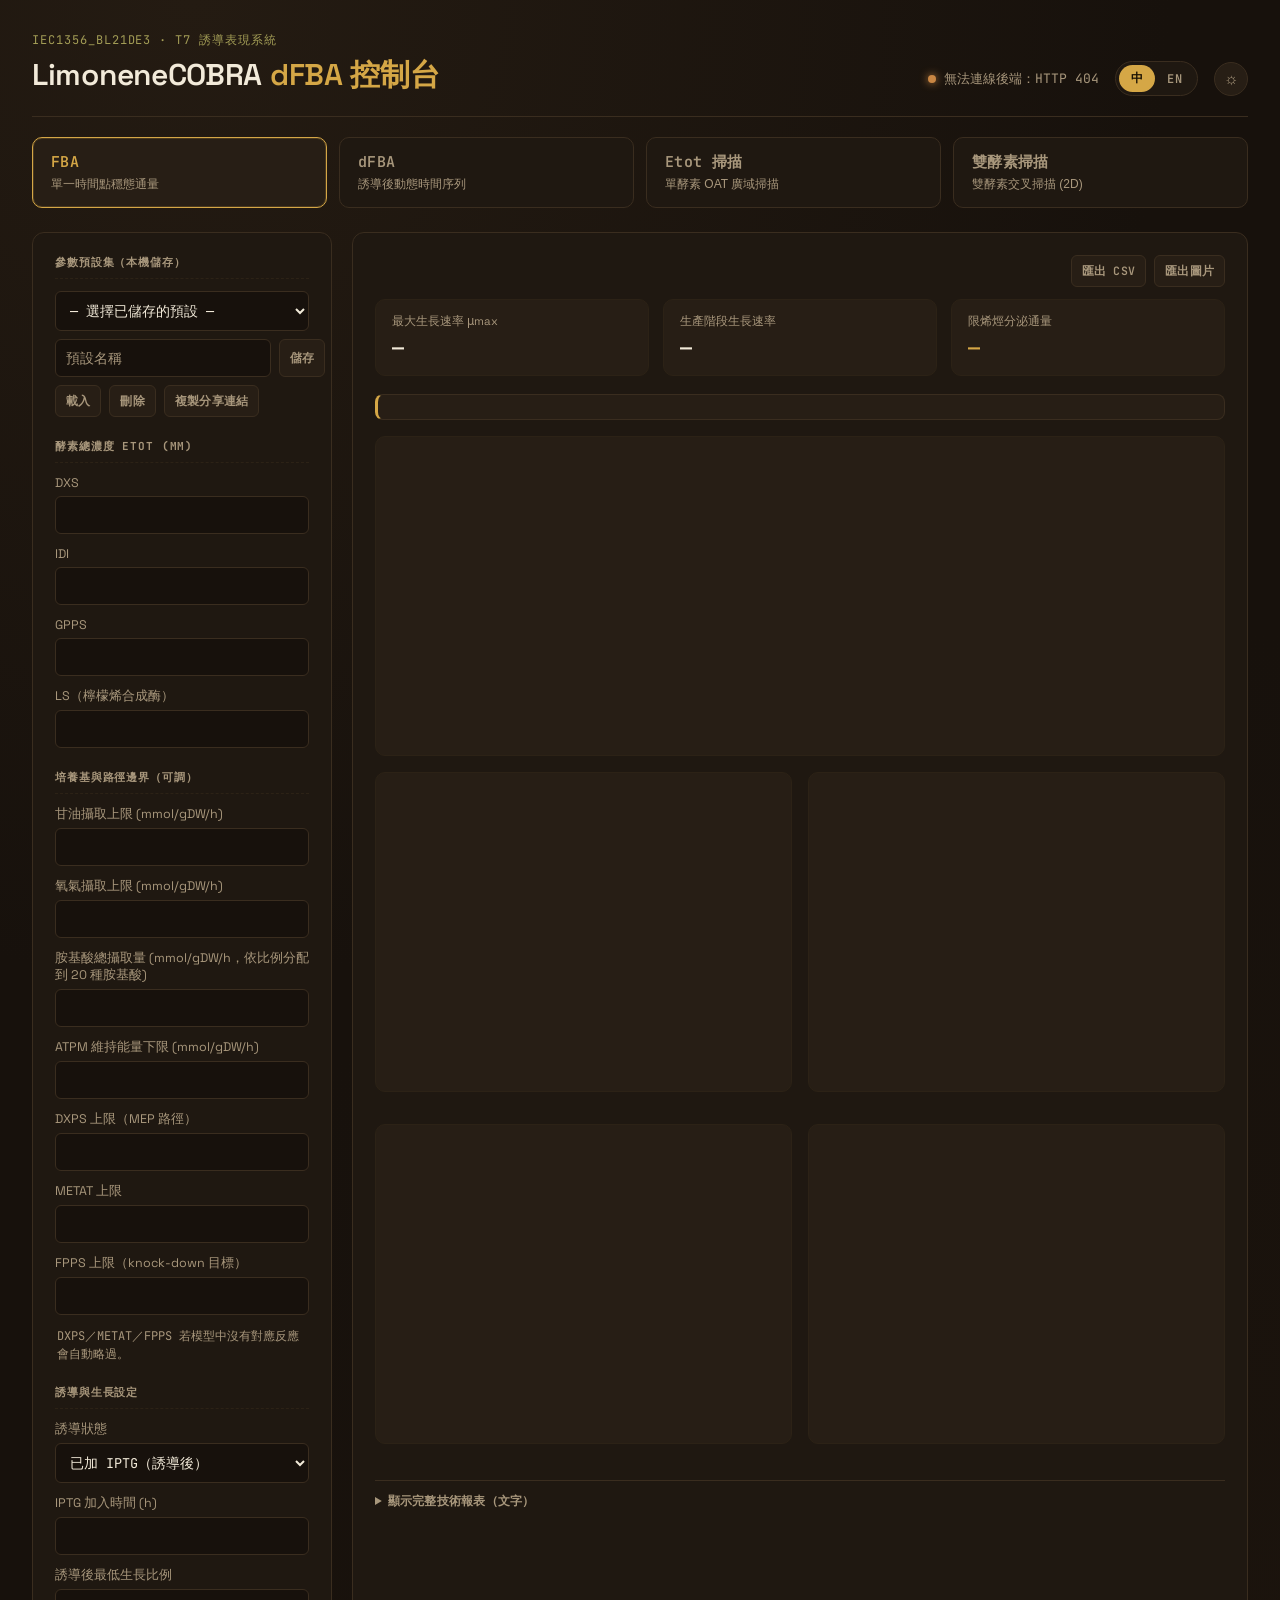
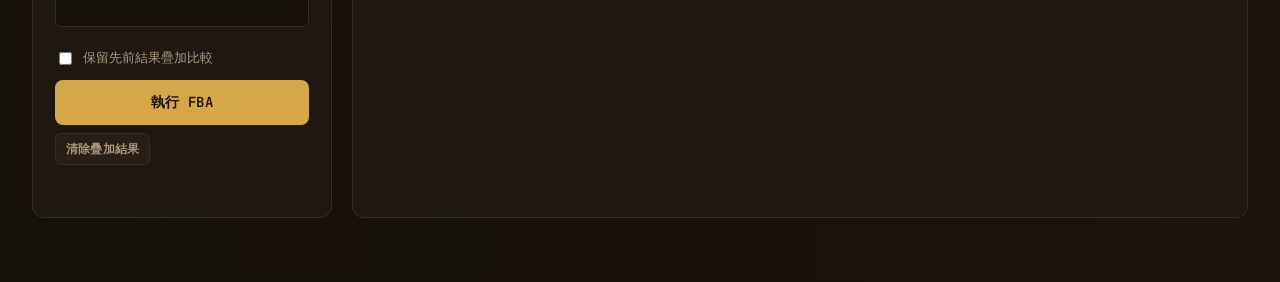
==== commit f9eb1443: "fba ok" ====
--- a/index.html
+++ b/index.html
@@ -825,7 +825,7 @@
     mediumTitle: "培養基與路徑邊界（可調）",
     glycerolUptakeLabel: "甘油攝取上限 (mmol/gDW/h)",
     oxygenUptakeLabel: "氧氣攝取上限 (mmol/gDW/h)",
-    aaUptakeLabel: "豐富培養基胺基酸攝取上限 (mmol/gDW/h)",
+    aaUptakeLabel: "胺基酸總攝取量 (mmol/gDW/h，依比例分配到 20 種胺基酸)",
     atpmLbLabel: "ATPM 維持能量下限 (mmol/gDW/h)",
     dxpsUbLabel: "DXPS 上限（MEP 路徑）",
     metatUbLabel: "METAT 上限",
@@ -950,7 +950,7 @@
     mediumTitle: "Medium & Pathway Bounds (adjustable)",
     glycerolUptakeLabel: "Glycerol uptake limit (mmol/gDW/h)",
     oxygenUptakeLabel: "Oxygen uptake limit (mmol/gDW/h)",
-    aaUptakeLabel: "Rich-medium amino acid uptake limit (mmol/gDW/h)",
+    aaUptakeLabel: "Total amino acid uptake (mmol/gDW/h, split by ratio across 20 amino acids)",
     atpmLbLabel: "ATPM maintenance energy lower bound (mmol/gDW/h)",
     dxpsUbLabel: "DXPS upper bound (MEP pathway)",
     metatUbLabel: "METAT upper bound",
@@ -1361,14 +1361,24 @@
   const cof = data.cofactors || {};
 
   // 生長速率量表：指針＝實際生產階段生長速率，紅線＝理論最大生長速率。
-  const gaugeMax = Math.max((data.mu_max || 0) * 1.15, 0.01);
+  const muMax = data.mu_max || 0;
+  const gaugeMax = Math.max(muMax * 1.15, 0.01);
   Plotly.newPlot("fbaGrowthChart", [{
     type: "indicator",
     mode: "gauge+number",
     value: data.growth_rate ?? 0,
     number: { suffix: " /h", valueformat: ".3f", font: { color: chartTitleColor(), size: 24 } },
     gauge: {
-      axis: { range: [0, gaugeMax], tickcolor: cssVar("--text-muted"), tickfont: { color: cssVar("--text-muted"), size: 10 } },
+      axis: {
+        range: [0, gaugeMax],
+        tickcolor: cssVar("--text-muted"),
+        tickfont: { color: cssVar("--text-muted"), size: 10 },
+        // 明確在「理論最大生長速率」那個確切數值上放一個刻度，這樣紅線
+        // 旁邊就有數字可以核對，不用只憑目測猜有沒有對齊。
+        tickmode: "array",
+        tickvals: [0, muMax / 2, muMax],
+        ticktext: ["0", fmt(muMax / 2, 2), fmt(muMax, 3)],
+      },
       bar: { color: accentColors()[0] },
       bgcolor: "transparent",
       borderwidth: 1,
@@ -1376,7 +1386,7 @@
       threshold: {
         line: { color: accentColors()[3], width: 3 },
         thickness: 0.85,
-        value: data.mu_max ?? 0,
+        value: muMax,
       },
     },
   }], {
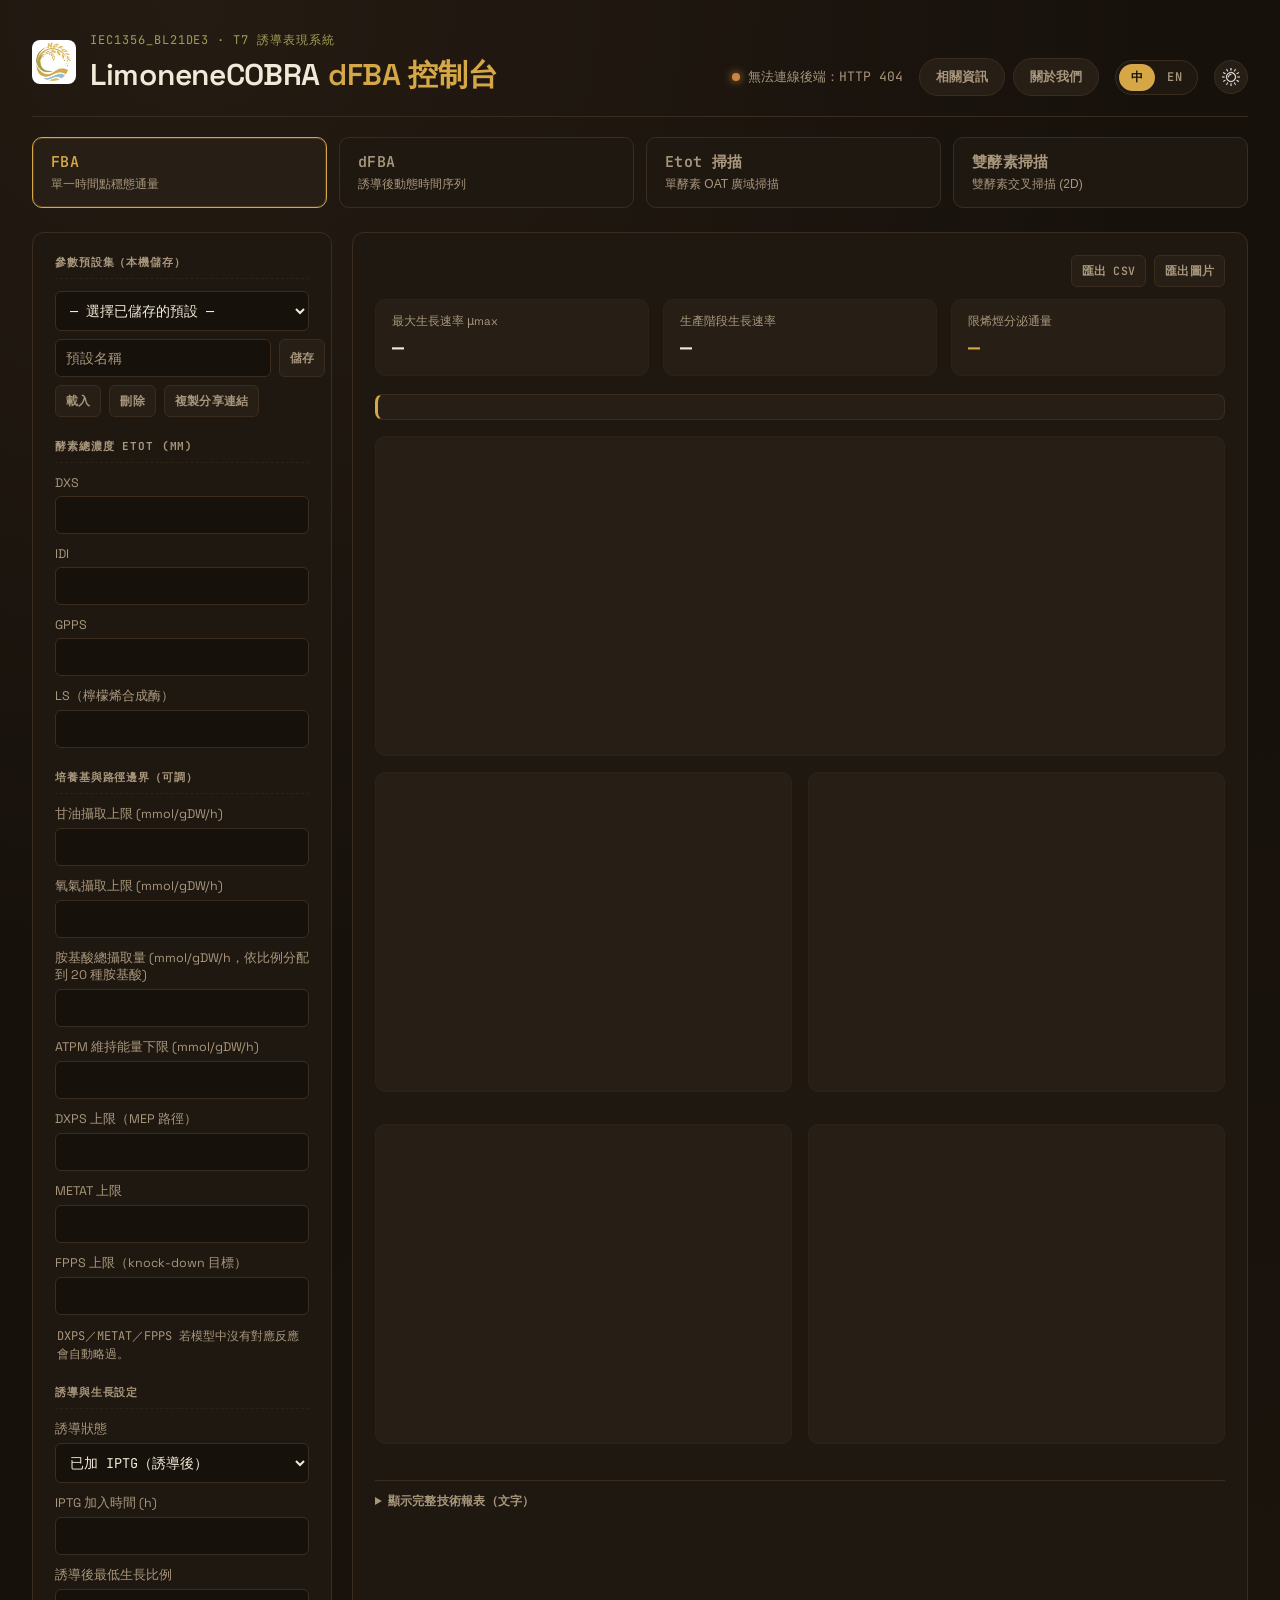
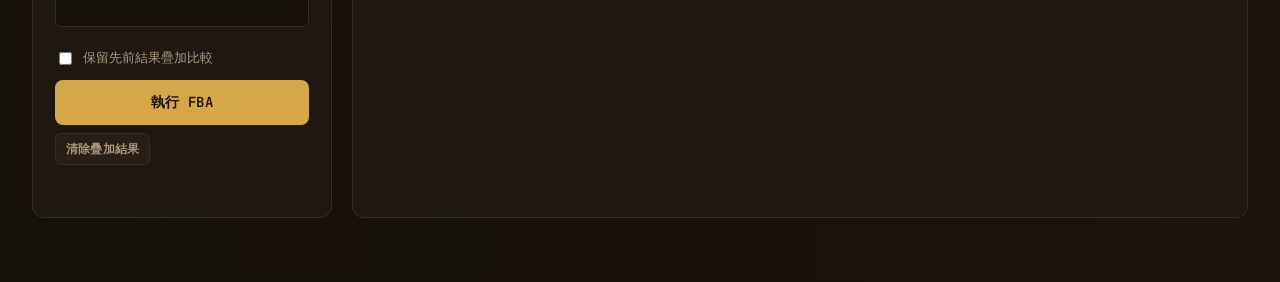
==== commit 5d788324: "add" ====
--- a/index.html
+++ b/index.html
@@ -86,6 +86,20 @@
   text-transform: uppercase;
 }
 
+.header__title {
+  display: flex;
+  align-items: center;
+  gap: 14px;
+}
+
+.header__logo {
+  height: 44px;
+  width: 44px;
+  object-fit: contain;
+  border-radius: 8px;
+  flex-shrink: 0;
+}
+
 .header__title h1 {
   margin: 6px 0 0;
   font-size: 30px;
@@ -119,6 +133,103 @@
   align-items: center;
   gap: 16px;
 }
+
+.header__nav-pills {
+  display: flex;
+  gap: 8px;
+}
+
+.pill-btn {
+  background: var(--bg-panel-raised);
+  border: 1px solid var(--border);
+  border-radius: 999px;
+  padding: 9px 16px;
+  color: var(--text-muted);
+  font-family: var(--font-mono);
+  font-size: 12.5px;
+  font-weight: 600;
+  cursor: pointer;
+  transition: border-color .15s ease, color .15s ease;
+  white-space: nowrap;
+}
+.pill-btn:hover { border-color: var(--accent); color: var(--accent); }
+
+/* ---------- 相關資訊／關於我們 子頁面 ---------- */
+.info-page {
+  max-width: 1280px;
+  margin: 0 auto;
+  padding: 28px 32px 64px;
+}
+
+.info-page__header {
+  display: flex;
+  align-items: center;
+  gap: 20px;
+  border-bottom: 1px solid var(--border);
+  padding-bottom: 20px;
+  margin-bottom: 28px;
+}
+.info-page__header h1 {
+  margin: 0;
+  font-size: 24px;
+  font-weight: 600;
+  flex: 1 1 auto;
+}
+.info-page__header-right {
+  display: flex;
+  align-items: center;
+  gap: 12px;
+}
+
+.info-block {
+  background: var(--bg-panel);
+  border: 1px solid var(--border-soft);
+  border-radius: 12px;
+  padding: 20px 24px;
+  margin-bottom: 18px;
+}
+.info-block h2 {
+  margin: 0 0 10px;
+  font-size: 16px;
+  font-weight: 700;
+  color: var(--accent);
+}
+.info-block p {
+  margin: 0 0 10px;
+  font-size: 14px;
+  line-height: 1.75;
+  color: var(--text);
+}
+.info-placeholder-hint {
+  color: var(--text-muted) !important;
+  font-size: 12.5px !important;
+  font-style: italic;
+}
+.info-link {
+  display: inline-block;
+  color: var(--steel);
+  font-size: 13px;
+  text-decoration: none;
+}
+.info-link:hover { text-decoration: underline; }
+
+.info-link-row {
+  display: flex;
+  justify-content: space-between;
+  align-items: center;
+  background: var(--bg-panel-raised);
+  border: 1px solid var(--border-soft);
+  border-radius: 10px;
+  padding: 14px 18px;
+  margin-bottom: 10px;
+  color: var(--text);
+  text-decoration: none;
+  font-size: 14px;
+  transition: border-color .15s ease;
+}
+.info-link-row:hover { border-color: var(--accent); }
+.info-link-row__arrow { color: var(--text-muted); }
+
 
 .lang-toggle {
   display: inline-flex;
@@ -163,6 +274,11 @@
   transition: border-color .15s ease, color .15s ease;
 }
 .theme-toggle:hover { border-color: var(--accent); color: var(--accent); }
+.theme-toggle img {
+  width: 18px;
+  height: 18px;
+  object-fit: contain;
+}
 
 /* ---------- Mode tabs ---------- */
 .mode-tabs {
@@ -461,25 +577,32 @@
 
 <div class="console">
 
+  <div id="mainView">
   <header class="console__header">
     <div class="header__title">
-      <span class="header__eyebrow" data-i18n="eyebrow">iEC1356_Bl21DE3 · T7 誘導表現系統</span>
-      <h1>LimoneneCOBRA <span class="header__accent" data-i18n="headerAccent">dFBA 控制台</span></h1>
+      <img class="header__logo" src="/assets/logo.png" alt="Logo" onerror="this.style.display='none'">
+      <div>
+        <span class="header__eyebrow" data-i18n="eyebrow">iEC1356_Bl21DE3 · T7 誘導表現系統</span>
+        <h1>LimoneneCOBRA <span class="header__accent" data-i18n="headerAccent">dFBA 控制台</span></h1>
+      </div>
     </div>
     <div class="header__right">
       <div class="header__status" id="modelStatus">
         <span class="dot dot--pending"></span> <span data-i18n="checking">檢查模型中…</span>
+      </div>
+      <div class="header__nav-pills">
+        <button class="pill-btn" id="navInfoBtn" type="button" data-i18n="navInfo">相關資訊</button>
+        <button class="pill-btn" id="navAboutBtn" type="button" data-i18n="navAbout">關於我們</button>
       </div>
       <div class="lang-toggle" id="langToggle">
         <button class="lang-toggle__btn is-active" data-lang="zh">中</button>
         <button class="lang-toggle__btn" data-lang="en">EN</button>
       </div>
       <button class="theme-toggle" id="themeToggle" type="button" aria-label="Toggle theme">
-        <span id="themeToggleIcon">&#9788;</span>
+        <img id="themeToggleIcon" src="/assets/sun.svg" alt="" onerror="this.style.display='none'">
       </button>
     </div>
   </header>
-
   <nav class="mode-tabs" id="modeTabs">
     <button class="mode-tab is-active" data-mode="fba">
       <span class="mode-tab__label">FBA</span>
@@ -733,6 +856,100 @@
 
     </section>
   </main>
+  </div>
+
+  <!-- ============ 相關資訊 ============ -->
+  <section class="info-page" id="infoPage" hidden>
+    <div class="info-page__header">
+      <button class="pill-btn" id="infoBackBtn" type="button">
+        <span data-i18n="navBack">← 返回</span>
+      </button>
+      <h1 data-i18n="navInfo">相關資訊</h1>
+      <div class="info-page__header-right">
+        <div class="lang-toggle" id="langToggleInfo">
+          <button class="lang-toggle__btn" data-lang="zh">中</button>
+          <button class="lang-toggle__btn" data-lang="en">EN</button>
+        </div>
+        <button class="theme-toggle" id="themeToggleInfo" type="button" aria-label="Toggle theme">
+          <img class="theme-toggle-icon-mirror" src="/assets/sun.svg" alt="" onerror="this.style.display='none'">
+        </button>
+      </div>
+    </div>
+    <div class="info-page__body">
+      <div class="info-block">
+        <h2 data-i18n="info1Title">1. 什麼是基因體尺度代謝模型（GSMM）與通量平衡分析（FBA）</h2>
+        <p data-i18n="info1Body">GSMM 把一個生物已知的所有代謝反應整理成數學模型，FBA 在「質量守恆」與各反應通量上下限的限制下，求解出讓某個目標（例如生長速率、或某個產物的分泌速率）最大化的通量分布。這是本工具背後 FBA／dFBA 模擬的理論基礎。</p>
+      </div>
+      <div class="info-block">
+        <h2 data-i18n="info2Title">2. T7 誘導表現系統與 IPTG 誘導原理</h2>
+        <p data-i18n="info2Body">本專案使用的異源檸檬烯合成路徑（DXS、IDI、GPPS、LS）由 T7 啟動子控制，平常受 lac 阻遏蛋白抑制、幾乎不表現；加入 IPTG 後阻遏蛋白被解除，酵素表現量隨時間逐漸提升（誘導斜坡），直到達到穩定的誘導後表現量。模擬裡的「IPTG 加入時間」與「誘導斜坡時間」對應的就是這個生物學機制。</p>
+      </div>
+      <div class="info-block">
+        <h2 data-i18n="info3Title">3. 檸檬烯生合成路徑</h2>
+        <p data-i18n="info3Body">路徑大致是：MEP 路徑（DXS 等原生/異源酵素）產生異戊烯焦磷酸（IPP）與其異構物 DMAPP → IDI 讓兩者互相轉換 → GPPS 把 IPP/DMAPP 縮合成香葉基焦磷酸（GPP）→ 限烯烴合成酶（LS）把 GPP 轉成檸檬烯後分泌到胞外。</p>
+      </div>
+      <div class="info-block">
+        <h2 data-i18n="info4Title">4. 模型與參數來源</h2>
+        <p data-i18n="info4Body">代謝模型基礎為大腸桿菌基因體尺度模型 iEC1356_Bl21DE3，異源路徑與培養基／誘導參數的設定邏輯整理自團隊內部的 LimoneneCOBRA 系列腳本（MATLAB COBRA Toolbox 版本），這個網頁工具是同一套邏輯的 Python／cobrapy 重新實作版本。</p>
+        <p class="info-placeholder-hint" data-i18n="infoSourcesTodo">（這裡可以放你們實際引用的文獻連結，例如 iEC1356 模型原始論文、T7 誘導動力學參考資料等——把下面的連結網址換成真的即可）</p>
+        <a class="info-link" href="#" target="_blank" rel="noopener" data-i18n="infoLinkPlaceholder">延伸閱讀連結（請替換成實際網址）→</a>
+      </div>
+    </div>
+  </section>
+
+  <!-- ============ 關於我們 ============ -->
+  <section class="info-page" id="aboutPage" hidden>
+    <div class="info-page__header">
+      <button class="pill-btn" id="aboutBackBtn" type="button">
+        <span data-i18n="navBack">← 返回</span>
+      </button>
+      <h1 data-i18n="navAbout">關於我們</h1>
+      <div class="info-page__header-right">
+        <div class="lang-toggle" id="langToggleAbout">
+          <button class="lang-toggle__btn" data-lang="zh">中</button>
+          <button class="lang-toggle__btn" data-lang="en">EN</button>
+        </div>
+        <button class="theme-toggle" id="themeToggleAbout" type="button" aria-label="Toggle theme">
+          <img class="theme-toggle-icon-mirror" src="/assets/sun.svg" alt="" onerror="this.style.display='none'">
+        </button>
+      </div>
+    </div>
+    <div class="info-page__body">
+      <div class="info-block">
+        <h2 data-i18n="aboutIntroTitle">簡介</h2>
+        <p data-i18n="aboutIntroBody1">我們是 No Fold，CCU-Taiwan iGEM 團隊，由國立中正大學各學院的學生所組成，涵蓋理學院、工學院、社會科學院、文學院，以及跨領域學士學位學程的同學。</p>
+        <p data-i18n="aboutIntroBody2">我們團隊計畫利用生物合成學的方式，開發可用於驅趕農業害蟲瘤野螟的系統，希望大家了解農藥對世界的危害以及增進大眾對有機稻米的認知。</p>
+      </div>
+      <div class="info-block">
+        <h2 data-i18n="aboutLinksTitle">相關連結</h2>
+        <a class="info-link-row" href="https://github.com/Leilong20060926/CCU-iGEM-software" target="_blank" rel="noopener">
+          <span>GitHub Repository</span><span class="info-link-row__arrow">→</span>
+        </a>
+        <a class="info-link-row" href="https://ccu-igem-software.onrender.com" target="_blank" rel="noopener">
+          <span data-i18n="aboutLiveTool">線上工具</span><span class="info-link-row__arrow">→</span>
+        </a>
+        <a class="info-link-row" href="https://www.instagram.com/ccuigem/" target="_blank" rel="noopener">
+          <span>Instagram</span><span class="info-link-row__arrow">→</span>
+        </a>
+        <a class="info-link-row" href="https://igem.ccu.edu.tw/" target="_blank" rel="noopener">
+          <span data-i18n="aboutSchoolLink">學校官網</span><span class="info-link-row__arrow">→</span>
+        </a>
+        <a class="info-link-row" href="https://www.youtube.com/@ccutaiwanigemteam133/featured" target="_blank" rel="noopener">
+          <span>YouTube</span><span class="info-link-row__arrow">→</span>
+        </a>
+        <a class="info-link-row" href="https://leilong20060926.github.io/CCU-iGEM-game/" target="_blank" rel="noopener">
+          <span data-i18n="aboutGameLink">NoFold 小遊戲</span><span class="info-link-row__arrow">→</span>
+        </a>
+        <a class="info-link-row" href="https://leilong20060926.github.io/CCU-iGEM-model/" target="_blank" rel="noopener">
+          <span data-i18n="aboutPestLink">瘤野螟爆發與防治建議系統</span><span class="info-link-row__arrow">→</span>
+        </a>
+        <a class="info-link-row" href="https://igem.xn--hrr.tw/" target="_blank" rel="noopener">
+          <span data-i18n="aboutMapLink">綠農地圖</span><span class="info-link-row__arrow">→</span>
+        </a>
+      </div>
+    </div>
+  </section>
+
 </div>
 
 <script>
@@ -864,6 +1081,28 @@
     summaryGrowthPart: (pct) => `目前設定下，菌株仍能維持理論最大生長速率的 ${pct}%。`,
     summaryYieldPart: (y) => `檸檬烯分泌速率約為 ${y} mmol/gDW/h。`,
     summaryInfeasible: "目前設定下求解不可行，請調整培養基或酵素濃度後再試一次。",
+    navInfo: "相關資訊",
+    navAbout: "關於我們",
+    navBack: "← 返回",
+    info1Title: "1. 什麼是基因體尺度代謝模型（GSMM）與通量平衡分析（FBA）",
+    info1Body: "GSMM 把一個生物已知的所有代謝反應整理成數學模型，FBA 在「質量守恆」與各反應通量上下限的限制下，求解出讓某個目標（例如生長速率、或某個產物的分泌速率）最大化的通量分布。這是本工具背後 FBA／dFBA 模擬的理論基礎。",
+    info2Title: "2. T7 誘導表現系統與 IPTG 誘導原理",
+    info2Body: "本專案使用的異源檸檬烯合成路徑（DXS、IDI、GPPS、LS）由 T7 啟動子控制，平常受 lac 阻遏蛋白抑制、幾乎不表現；加入 IPTG 後阻遏蛋白被解除，酵素表現量隨時間逐漸提升（誘導斜坡），直到達到穩定的誘導後表現量。模擬裡的「IPTG 加入時間」與「誘導斜坡時間」對應的就是這個生物學機制。",
+    info3Title: "3. 檸檬烯生合成路徑",
+    info3Body: "路徑大致是：MEP 路徑（DXS 等原生/異源酵素）產生異戊烯焦磷酸（IPP）與其異構物 DMAPP → IDI 讓兩者互相轉換 → GPPS 把 IPP/DMAPP 縮合成香葉基焦磷酸（GPP）→ 限烯烴合成酶（LS）把 GPP 轉成檸檬烯後分泌到胞外。",
+    info4Title: "4. 模型與參數來源",
+    info4Body: "代謝模型基礎為大腸桿菌基因體尺度模型 iEC1356_Bl21DE3，異源路徑與培養基／誘導參數的設定邏輯整理自團隊內部的 LimoneneCOBRA 系列腳本（MATLAB COBRA Toolbox 版本），這個網頁工具是同一套邏輯的 Python／cobrapy 重新實作版本。",
+    infoSourcesTodo: "（這裡可以放你們實際引用的文獻連結，例如 iEC1356 模型原始論文、T7 誘導動力學參考資料等——把下面的連結網址換成真的即可）",
+    infoLinkPlaceholder: "延伸閱讀連結（請替換成實際網址）→",
+    aboutIntroTitle: "簡介",
+    aboutIntroBody1: "我們是 No Fold，CCU-Taiwan iGEM 團隊，由國立中正大學各學院的學生所組成，涵蓋理學院、工學院、社會科學院、文學院，以及跨領域學士學位學程的同學。",
+    aboutIntroBody2: "我們團隊計畫利用生物合成學的方式，開發可用於驅趕農業害蟲瘤野螟的系統，希望大家了解農藥對世界的危害以及增進大眾對有機稻米的認知。",
+    aboutLinksTitle: "相關連結",
+    aboutLiveTool: "線上工具",
+    aboutSchoolLink: "學校官網",
+    aboutGameLink: "NoFold 小遊戲",
+    aboutPestLink: "瘤野螟爆發與防治建議系統",
+    aboutMapLink: "綠農地圖",
   },
   en: {
     pageTitle: "LimoneneCOBRA · dFBA Console",
@@ -989,6 +1228,28 @@
     summaryGrowthPart: (pct) => `At the current settings, the strain retains ${pct}% of its theoretical maximum growth rate.`,
     summaryYieldPart: (y) => `Limonene secretion rate is about ${y} mmol/gDW/h.`,
     summaryInfeasible: "The problem is infeasible with the current settings — try adjusting the medium or enzyme concentrations.",
+    navInfo: "Related Information",
+    navAbout: "About Us",
+    navBack: "← Back",
+    info1Title: "1. What are genome-scale metabolic models (GSMMs) and flux balance analysis (FBA)",
+    info1Body: "A GSMM organizes all known metabolic reactions of an organism into a mathematical model. FBA solves for the flux distribution that maximizes an objective (e.g. growth rate, or the secretion rate of a product) subject to mass-balance constraints and each reaction's flux bounds. This is the theoretical basis behind the FBA/dFBA simulations in this tool.",
+    info2Title: "2. The T7 induction system and IPTG induction",
+    info2Body: "The heterologous limonene pathway used in this project (DXS, IDI, GPPS, LS) is controlled by a T7 promoter, which is normally repressed by the lac repressor and barely expressed. Adding IPTG relieves the repression, and enzyme expression ramps up over time (the induction ramp) until it reaches a stable post-induction level. The \"IPTG addition time\" and \"induction ramp time\" in the simulation correspond directly to this biological mechanism.",
+    info3Title: "3. The limonene biosynthesis pathway",
+    info3Body: "Roughly: the MEP pathway (DXS and other native/heterologous enzymes) produces isopentenyl pyrophosphate (IPP) and its isomer DMAPP → IDI interconverts the two → GPPS condenses IPP/DMAPP into geranyl pyrophosphate (GPP) → limonene synthase (LS) converts GPP into limonene, which is then secreted.",
+    info4Title: "4. Model and parameter sources",
+    info4Body: "The base metabolic model is the E. coli genome-scale model iEC1356_Bl21DE3. The logic for the heterologous pathway and medium/induction parameters was ported from the team's internal LimoneneCOBRA scripts (MATLAB COBRA Toolbox version); this web tool is a Python/cobrapy reimplementation of that same logic.",
+    infoSourcesTodo: "(You can put your actual reference links here — e.g. the original iEC1356 model paper, T7 induction kinetics references — just replace the placeholder URL below with the real one.)",
+    infoLinkPlaceholder: "Further reading (replace with the real URL) →",
+    aboutIntroTitle: "Introduction",
+    aboutIntroBody1: "We are No Fold, the CCU-Taiwan iGEM team, made up of students from across National Chung Cheng University — the College of Science, College of Engineering, College of Social Sciences, College of Letters, and the interdisciplinary undergraduate program.",
+    aboutIntroBody2: "Our team is using synthetic biology to develop a system for repelling the agricultural pest rice leaf-roller, aiming to raise awareness of the harm pesticides cause and to improve public understanding of organic rice.",
+    aboutLinksTitle: "Related Links",
+    aboutLiveTool: "Live Tool",
+    aboutSchoolLink: "School Website",
+    aboutGameLink: "NoFold Mini-Game",
+    aboutPestLink: "Rice Leaf-roller Outbreak & Control Advisory",
+    aboutMapLink: "Taiwan Organic Agriculture Map",
   },
 };
 
@@ -1006,7 +1267,7 @@
   document.querySelectorAll("[data-i18n-placeholder]").forEach((el) => {
     el.placeholder = t(el.dataset.i18nPlaceholder);
   });
-  document.getElementById("langToggle").querySelectorAll(".lang-toggle__btn").forEach((btn) => {
+  document.querySelectorAll(".lang-toggle__btn").forEach((btn) => {
     btn.classList.toggle("is-active", btn.dataset.lang === state.lang);
   });
 }
@@ -1110,6 +1371,7 @@
   applyStaticI18n();
   bindLangToggle();
   bindThemeToggle();
+  bindInfoPages();
   bindModeTabs();
   bindPresetControls();
   bindCompareControls();
@@ -1130,7 +1392,7 @@
 }
 
 function bindLangToggle() {
-  document.getElementById("langToggle").querySelectorAll(".lang-toggle__btn").forEach((btn) => {
+  document.querySelectorAll(".lang-toggle__btn").forEach((btn) => {
     btn.addEventListener("click", () => {
       if (btn.dataset.lang === state.lang) return;
       state.lang = btn.dataset.lang;
@@ -1156,18 +1418,50 @@
 }
 
 function bindThemeToggle() {
-  document.getElementById("themeToggle").addEventListener("click", () => {
-    const next = document.documentElement.dataset.theme === "light" ? "dark" : "light";
-    document.documentElement.dataset.theme = next;
-    updateThemeIcon(next);
-    try { localStorage.setItem(THEME_STORAGE_KEY, next); } catch (err) { /* 忽略寫入失敗 */ }
-    rerenderAllResults();
+  document.querySelectorAll(".theme-toggle").forEach((btn) => {
+    btn.addEventListener("click", () => {
+      const next = document.documentElement.dataset.theme === "light" ? "dark" : "light";
+      document.documentElement.dataset.theme = next;
+      updateThemeIcon(next);
+      try { localStorage.setItem(THEME_STORAGE_KEY, next); } catch (err) { /* 忽略寫入失敗 */ }
+      rerenderAllResults();
+    });
   });
 }
 
 function updateThemeIcon(theme) {
-  // 深色主題顯示太陽（可切換成日間），淺色主題顯示月亮（可切換成夜間）。
-  document.getElementById("themeToggleIcon").innerHTML = theme === "light" ? "&#9789;" : "&#9788;";
+  // 深色主題顯示太陽圖示（可切換成日間），淺色主題顯示月亮圖示（可切換成夜間）。
+  // 圖示檔案放在 assets/sun.svg、assets/moon.svg（跟 main.py 同層的 assets/ 資料夾）。
+  // 主頁跟兩個子頁面（相關資訊／關於我們）各自有一顆切換鈕，一起更新。
+  const src = theme === "light" ? "/assets/moon.svg" : "/assets/sun.svg";
+  document.getElementById("themeToggleIcon").src = src;
+  document.querySelectorAll(".theme-toggle-icon-mirror").forEach((img) => { img.src = src; });
+}
+
+/* ================= 頁面導覽（主控台／相關資訊／關於我們） ================= */
+function bindInfoPages() {
+  const mainView = document.getElementById("mainView");
+  const infoPage = document.getElementById("infoPage");
+  const aboutPage = document.getElementById("aboutPage");
+
+  const showPage = (page) => {
+    mainView.hidden = true;
+    infoPage.hidden = true;
+    aboutPage.hidden = true;
+    page.hidden = false;
+    window.scrollTo(0, 0);
+  };
+  const showMain = () => {
+    infoPage.hidden = true;
+    aboutPage.hidden = true;
+    mainView.hidden = false;
+    window.scrollTo(0, 0);
+  };
+
+  document.getElementById("navInfoBtn").addEventListener("click", () => showPage(infoPage));
+  document.getElementById("navAboutBtn").addEventListener("click", () => showPage(aboutPage));
+  document.getElementById("infoBackBtn").addEventListener("click", showMain);
+  document.getElementById("aboutBackBtn").addEventListener("click", showMain);
 }
 
 /* 圖表、白話總結、技術報表都是用 t() / cssVar() 動態產生文字與顏色，不是 data-i18n
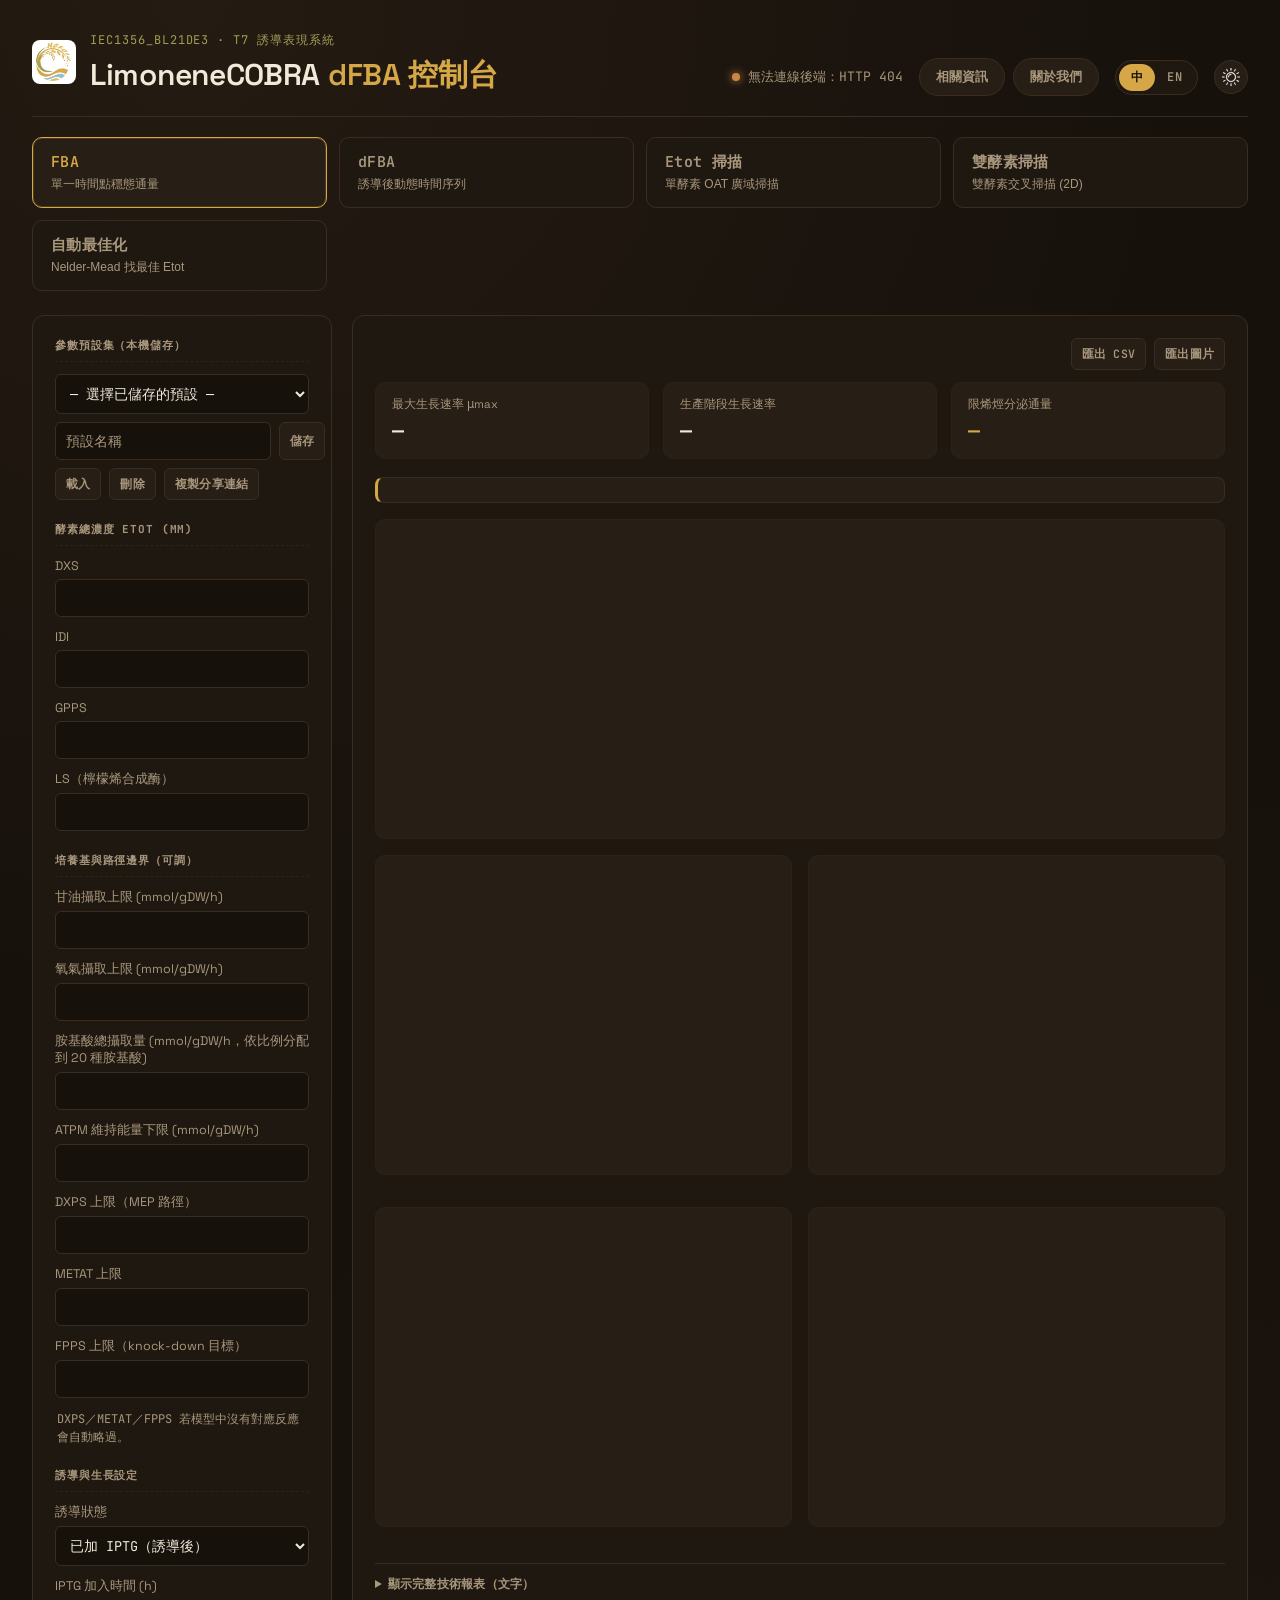
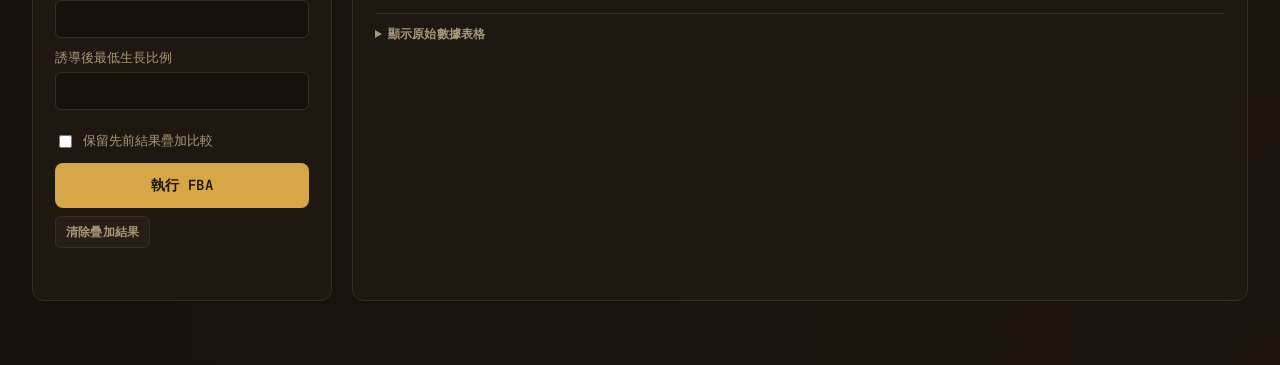
==== commit 4d8da528: "add" ====
--- a/index.html
+++ b/index.html
@@ -478,6 +478,43 @@
   overflow-x: auto;
   margin-top: 4px;
 }
+
+.data-table-wrap {
+  margin-top: 4px;
+  max-height: 420px;
+  overflow: auto;
+  border: 1px solid var(--border);
+  border-radius: 10px;
+}
+.data-table {
+  width: 100%;
+  border-collapse: collapse;
+  font-family: var(--font-mono);
+  font-size: 11.5px;
+  white-space: nowrap;
+}
+.data-table thead th {
+  position: sticky;
+  top: 0;
+  background: var(--bg-panel-raised);
+  color: var(--text-muted);
+  text-align: right;
+  padding: 8px 12px;
+  border-bottom: 1px solid var(--border);
+  font-weight: 600;
+}
+.data-table thead th:first-child { text-align: left; }
+.data-table tbody td {
+  text-align: right;
+  padding: 6px 12px;
+  border-bottom: 1px solid var(--border-soft);
+  color: var(--text);
+}
+.data-table tbody td:first-child {
+  text-align: left;
+  color: var(--text-muted);
+}
+.data-table tbody tr:hover td { background: var(--accent-soft); }
 
 .summary-line {
   background: var(--bg-panel-raised);
@@ -620,6 +657,10 @@
       <span class="mode-tab__label" data-i18n="modeScan2dLabel">雙酵素掃描</span>
       <span class="mode-tab__desc" data-i18n="modeScan2dDesc">雙酵素交叉掃描 (2D)</span>
     </button>
+    <button class="mode-tab" data-mode="optimize">
+      <span class="mode-tab__label" data-i18n="modeOptimizeLabel">自動最佳化</span>
+      <span class="mode-tab__desc" data-i18n="modeOptimizeDesc">Nelder-Mead 找最佳 Etot</span>
+    </button>
   </nav>
 
   <main class="layout">
@@ -745,6 +786,15 @@
         </div>
       </div>
 
+      <div class="field-group" id="optimizeFieldGroup" hidden>
+        <h2 class="field-group__title" data-i18n="optimizeTitle">自動最佳化設定</h2>
+        <div class="field">
+          <label for="optimizeMaxIter" data-i18n="optimizeMaxIterLabel">最大迭代次數</label>
+          <input type="number" id="optimizeMaxIter" step="10" min="50" max="600" value="200">
+        </div>
+        <p class="hint" data-i18n="optimizeHint">從目前 Etot 欄位的數值開始搜尋，用穩態 FBA（非 dFBA）當目標函數，找出讓限烯烴通量最大化的 Etot(DXS/IDI/GPPS/LS) 組合。次數越多越準，但也越慢。</p>
+      </div>
+
       <div class="field-group">
         <h2 class="field-group__title" data-i18n="inductionTitle">誘導與生長設定</h2>
         <div class="field" id="inducedField">
@@ -765,6 +815,13 @@
         <div class="field" id="durationField">
           <label for="totalTime" data-i18n="totalTimeLabel">模擬總時長 (h)</label>
           <input type="number" id="totalTime" step="0.5" min="0.5">
+        </div>
+        <div class="field" id="stepModeField">
+          <label for="stepMode" data-i18n="stepModeLabel">dFBA 時間步長方法</label>
+          <select id="stepMode">
+            <option value="fixed" data-i18n="stepModeFixed">固定步長（對照 MATLAB 參考結果）</option>
+            <option value="adaptive" data-i18n="stepModeAdaptive">自適應步長（較快，數值不逐位對齊）</option>
+          </select>
         </div>
       </div>
 
@@ -825,6 +882,11 @@
           </div>
           <pre id="fbaReportBlock" class="report-block"></pre>
         </details>
+
+        <details class="report-details">
+          <summary data-i18n="rawDataToggle">顯示原始數據表格</summary>
+          <div class="data-table-wrap" id="fbaDataTable"></div>
+        </details>
       </div>
 
       <div id="dfbaResults" class="result-block" hidden>
@@ -832,8 +894,31 @@
           <button class="btn-sm" data-export-csv="dfba" data-i18n="exportCsv">匯出 CSV</button>
           <button class="btn-sm" data-export-png="dfbaResults" data-i18n="exportPng">匯出圖片</button>
         </div>
+
+        <div class="metric-row" id="dfbaMetricRow">
+          <div class="metric">
+            <span class="metric__label" data-i18n="dfbaFinalTiterLabel">最終限烯烴濃度（總產量）</span>
+            <span class="metric__value metric__value--accent" id="mDfbaFinalTiter">—</span>
+          </div>
+          <div class="metric">
+            <span class="metric__label" data-i18n="dfbaFinalBiomassLabel">最終生物量</span>
+            <span class="metric__value" id="mDfbaFinalBiomass">—</span>
+          </div>
+          <div class="metric">
+            <span class="metric__label" data-i18n="dfbaSimTimeLabel">模擬總時長</span>
+            <span class="metric__value" id="mDfbaSimTime">—</span>
+          </div>
+        </div>
+
+        <div id="dfbaYieldChart" class="chart"></div>
         <div id="dfbaConcChart" class="chart"></div>
         <div id="dfbaFluxChart" class="chart"></div>
+        <div id="dfbaT7FluxChart" class="chart"></div>
+
+        <details class="report-details">
+          <summary data-i18n="rawDataToggle">顯示原始數據表格</summary>
+          <div class="data-table-wrap" id="dfbaDataTable"></div>
+        </details>
       </div>
 
       <div id="scanResults" class="result-block" hidden>
@@ -843,6 +928,11 @@
         </div>
         <div id="scanTrajChart" class="chart"></div>
         <div id="scanEndpointChart" class="chart"></div>
+
+        <details class="report-details">
+          <summary data-i18n="rawDataToggle">顯示原始數據表格</summary>
+          <div class="data-table-wrap" id="scanDataTable"></div>
+        </details>
       </div>
 
       <div id="scan2dResults" class="result-block" hidden>
@@ -852,6 +942,45 @@
         </div>
         <div id="scan2dFinalHeatmap" class="chart"></div>
         <div id="scan2dFluxHeatmap" class="chart"></div>
+
+        <details class="report-details">
+          <summary data-i18n="rawDataToggle">顯示原始數據表格</summary>
+          <div class="data-table-wrap" id="scan2dDataTable"></div>
+        </details>
+      </div>
+
+      <div id="optimizeResults" class="result-block" hidden>
+        <div class="result-toolbar">
+          <button class="btn-sm" data-export-csv="optimize" data-i18n="exportCsv">匯出 CSV</button>
+          <button class="btn-sm" data-export-png="optimizeResults" data-i18n="exportPng">匯出圖片</button>
+        </div>
+
+        <div class="metric-row" id="optimizeMetricRow">
+          <div class="metric">
+            <span class="metric__label" data-i18n="optimizeBestFluxLabel">最佳限烯烴通量</span>
+            <span class="metric__value metric__value--accent" id="mOptimizeFlux">—</span>
+          </div>
+          <div class="metric">
+            <span class="metric__label" data-i18n="optimizeEvalsLabel">評估次數</span>
+            <span class="metric__value" id="mOptimizeEvals">—</span>
+          </div>
+          <div class="metric">
+            <span class="metric__label" data-i18n="optimizeConvergedLabel">是否收斂</span>
+            <span class="metric__value" id="mOptimizeConverged">—</span>
+          </div>
+        </div>
+
+        <div id="optimizeBestEtotChart" class="chart"></div>
+        <div id="optimizeConvergeChart" class="chart"></div>
+
+        <div class="result-toolbar" style="margin-top: 12px;">
+          <button class="btn-sm btn-sm--accent" id="optimizeApplyBtn" data-i18n="optimizeApplyBtn">套用這組最佳 Etot</button>
+        </div>
+
+        <details class="report-details">
+          <summary data-i18n="rawDataToggle">顯示原始數據表格</summary>
+          <div class="data-table-wrap" id="optimizeDataTable"></div>
+        </details>
       </div>
 
     </section>
@@ -970,6 +1099,25 @@
     modeScanDesc: "單酵素 OAT 廣域掃描",
     modeScan2dLabel: "雙酵素掃描",
     modeScan2dDesc: "雙酵素交叉掃描 (2D)",
+    modeOptimizeLabel: "自動最佳化",
+    modeOptimizeDesc: "Nelder-Mead 找最佳 Etot",
+    runOptimize: "執行自動最佳化",
+    optimizeTitle: "自動最佳化設定",
+    optimizeMaxIterLabel: "最大迭代次數",
+    optimizeHint: "從目前 Etot 欄位的數值開始搜尋，用穩態 FBA（非 dFBA）當目標函數，找出讓限烯烴通量最大化的 Etot(DXS/IDI/GPPS/LS) 組合。次數越多越準，但也越慢。",
+    optimizeBestFluxLabel: "最佳限烯烴通量",
+    optimizeEvalsLabel: "評估次數",
+    optimizeConvergedLabel: "是否收斂",
+    optimizeConvergedYes: "已收斂",
+    optimizeConvergedNo: "未收斂（可嘗試提高迭代次數）",
+    optimizeApplyBtn: "套用這組最佳 Etot",
+    optimizeApplied: "已套用最佳 Etot 到參數欄位",
+    optimizeBestEtotChartTitle: "最佳 Etot 組合",
+    optimizeConvergeChartTitle: "收斂過程（每次評估的限烯烴通量）",
+    optimizeBestFluxTrace: "目前為止最佳值",
+    stepModeLabel: "dFBA 時間步長方法",
+    stepModeFixed: "固定步長（對照 MATLAB 參考結果）",
+    stepModeAdaptive: "自適應步長（較快，數值不逐位對齊）",
     etotTitle: "酵素總濃度 Etot (µM)",
     lsLabel: "LS（檸檬烯合成酶）",
     scanTitle: "掃描設定",
@@ -1071,6 +1219,20 @@
     reportNadphLine: "Total Intracellular NADPH Production Rate",
     reportNA: "N/A",
     reportDetailsToggle: "顯示完整技術報表（文字）",
+    rawDataToggle: "顯示原始數據表格",
+    t7FluxChartTitle: "各酵素通量隨時間變化",
+    t7FluxDXS: "DXS 通量",
+    t7FluxIDIFwd: "IDI（IPP→DMAPP）通量",
+    t7FluxIDIRev: "IDI（DMAPP→IPP）通量",
+    t7FluxGPPS: "GPPS 通量",
+    t7FluxLS: "LS 通量",
+    rawDataMetricCol: "項目",
+    rawDataValueCol: "數值",
+    rawDataScan2dNote: "表格只列出終點限烯烴濃度矩陣；最大誘導後通量矩陣請用「匯出 CSV」查看完整資料。",
+    dfbaFinalTiterLabel: "最終限烯烴濃度（總產量）",
+    dfbaFinalBiomassLabel: "最終生物量",
+    dfbaSimTimeLabel: "模擬總時長",
+    dfbaYieldChartTitle: "各次執行總產量比較",
     growthGaugeTitle: "生長速率（實際 vs 理論最大）",
     mediumChartTitle: "培養基攝取上限",
     pathwayChartTitle: "酵素／路徑上限比較（對數刻度）",
@@ -1117,6 +1279,25 @@
     modeScanDesc: "Single-enzyme OAT wide-range scan",
     modeScan2dLabel: "Dual-Enzyme Scan",
     modeScan2dDesc: "Cross-scan two enzymes (2D)",
+    modeOptimizeLabel: "Auto-optimize",
+    modeOptimizeDesc: "Nelder-Mead search for best Etot",
+    runOptimize: "Run auto-optimize",
+    optimizeTitle: "Auto-optimize settings",
+    optimizeMaxIterLabel: "Max iterations",
+    optimizeHint: "Starts from the current Etot field values and uses steady-state FBA (not dFBA) as the objective function, searching for the Etot(DXS/IDI/GPPS/LS) combination that maximizes limonene flux. More iterations = more accurate but slower.",
+    optimizeBestFluxLabel: "Best limonene flux",
+    optimizeEvalsLabel: "Evaluations",
+    optimizeConvergedLabel: "Converged",
+    optimizeConvergedYes: "Converged",
+    optimizeConvergedNo: "Not converged (try more iterations)",
+    optimizeApplyBtn: "Apply this best Etot",
+    optimizeApplied: "Applied the best Etot to the parameter fields",
+    optimizeBestEtotChartTitle: "Best Etot combination",
+    optimizeConvergeChartTitle: "Convergence (limonene flux per evaluation)",
+    optimizeBestFluxTrace: "Best so far",
+    stepModeLabel: "dFBA time-step method",
+    stepModeFixed: "Fixed step (matches MATLAB reference)",
+    stepModeAdaptive: "Adaptive step (faster, not bit-for-bit aligned)",
     etotTitle: "Total Enzyme Concentration Etot (µM)",
     lsLabel: "LS (Limonene Synthase)",
     scanTitle: "Scan Settings",
@@ -1218,6 +1399,20 @@
     reportNadphLine: "Total Intracellular NADPH Production Rate",
     reportNA: "N/A",
     reportDetailsToggle: "Show full technical report (text)",
+    rawDataToggle: "Show raw data table",
+    t7FluxChartTitle: "Per-enzyme flux over time",
+    t7FluxDXS: "DXS flux",
+    t7FluxIDIFwd: "IDI (IPP→DMAPP) flux",
+    t7FluxIDIRev: "IDI (DMAPP→IPP) flux",
+    t7FluxGPPS: "GPPS flux",
+    t7FluxLS: "LS flux",
+    rawDataMetricCol: "Metric",
+    rawDataValueCol: "Value",
+    rawDataScan2dNote: "This table only lists the final limonene concentration matrix; use \"Export CSV\" for the full max post-IPTG flux matrix too.",
+    dfbaFinalTiterLabel: "Final limonene titer (total yield)",
+    dfbaFinalBiomassLabel: "Final biomass",
+    dfbaSimTimeLabel: "Total simulated time",
+    dfbaYieldChartTitle: "Total yield by run",
     growthGaugeTitle: "Growth rate (actual vs theoretical max)",
     mediumChartTitle: "Medium uptake limits",
     pathwayChartTitle: "Enzyme / pathway bounds (log scale)",
@@ -1293,6 +1488,8 @@
   statusHint: document.getElementById("statusHint"),
   scanFieldGroup: document.getElementById("scanFieldGroup"),
   scan2dFieldGroup: document.getElementById("scan2dFieldGroup"),
+  optimizeFieldGroup: document.getElementById("optimizeFieldGroup"),
+  stepModeField: document.getElementById("stepModeField"),
   inducedField: document.getElementById("inducedField"),
   durationField: document.getElementById("durationField"),
   fbaResults: document.getElementById("fbaResults"),
@@ -1312,6 +1509,7 @@
     dfba: { label: t("runDfba"), resultBlock: "dfbaResults" },
     scan: { label: t("runScan"), resultBlock: "scanResults" },
     scan2d: { label: t("runScan2d"), resultBlock: "scan2dResults" },
+    optimize: { label: t("runOptimize"), resultBlock: "optimizeResults" },
   };
 }
 
@@ -1472,6 +1670,7 @@
   if (state.dfbaHistory.length) renderDfbaCharts();
   if (state.lastResults.scan) renderScanCharts(state.lastResults.scan);
   if (state.lastResults.scan2d) renderScan2dCharts(state.lastResults.scan2d);
+  if (state.lastResults.optimize) renderOptimizeResults(state.lastResults.optimize);
 }
 
 function setStatus(kind, text) {
@@ -1528,12 +1727,16 @@
 
   els.scanFieldGroup.hidden = state.mode !== "scan";
   els.scan2dFieldGroup.hidden = state.mode !== "scan2d";
+  els.optimizeFieldGroup.hidden = state.mode !== "optimize";
   els.inducedField.hidden = state.mode !== "fba";
-  els.durationField.hidden = state.mode === "fba";
+  els.durationField.hidden = state.mode === "fba" || state.mode === "optimize";
+  // step_mode 只有內部真的會跑 dFBA 引擎的模式才有意義：dFBA 本身、以及
+  // Etot 掃描／2D 掃描（每個網格點內部其實也是各跑一次 dFBA）。
+  els.stepModeField.hidden = !["dfba", "scan", "scan2d"].includes(state.mode);
   els.compareField.hidden = state.mode !== "dfba";
   els.compareClearRow.hidden = state.mode !== "dfba" || state.dfbaHistory.length === 0;
 
-  for (const key of ["fbaResults", "dfbaResults", "scanResults", "scan2dResults"]) {
+  for (const key of ["fbaResults", "dfbaResults", "scanResults", "scan2dResults", "optimizeResults"]) {
     document.getElementById(key).hidden = key !== cfg.resultBlock;
   }
   els.statusHint.textContent = "";
@@ -1564,6 +1767,7 @@
     dxps_ub: Number(document.getElementById("dxpsUb").value),
     metat_ub: Number(document.getElementById("metatUb").value),
     fpps_ub: Number(document.getElementById("fppsUb").value),
+    step_mode: document.getElementById("stepMode").value,
   };
 }
 
@@ -1575,7 +1779,8 @@
     if (state.mode === "fba") await runFba();
     else if (state.mode === "dfba") await runDfba();
     else if (state.mode === "scan") await runScan();
-    else await runScan2d();
+    else if (state.mode === "scan2d") await runScan2d();
+    else await runOptimize();
     els.statusHint.textContent = t("done");
   } catch (err) {
     els.statusHint.className = "hint hint--error";
@@ -1622,6 +1827,7 @@
   renderFbaReport(data);
   renderFbaSummary(data);
   renderFbaCharts(data);
+  renderDataTable("fba", data);
 }
 
 function renderFbaEnzymeChart(data) {
@@ -1919,6 +2125,143 @@
       yaxis: { ...plotlyLayoutBase().yaxis, title: "mmol/gDW/h" },
     }, { displayModeBar: false, responsive: true });
   }
+
+  renderDfbaT7FluxChart(data);
+  renderDfbaYieldSummary();
+  renderDataTable("dfba", data);
+}
+
+/* 各酵素（DXS/IDI 正反向/GPPS/LS）自己的通量隨時間變化——後端 /api/dfba 的
+   t7_fluxes 早就有算，只是之前沒有畫出來。疊圖比較模式下只畫最新一次執行
+   （疊很多次 run × 5 個酵素會太亂看不清楚），單次模式跟其他圖表行為一致。 */
+function renderDfbaT7FluxChart(data) {
+  const t7 = data.t7_fluxes || {};
+  const seriesDefs = [
+    ["DXS", "t7FluxDXS"],
+    ["IDI_fwd", "t7FluxIDIFwd"],
+    ["IDI_rev", "t7FluxIDIRev"],
+    ["GPPS", "t7FluxGPPS"],
+    ["LS", "t7FluxLS"],
+  ];
+  const traces = seriesDefs
+    .filter(([key]) => t7[key])
+    .map(([key, labelKey], i) => ({
+      x: data.time_h,
+      y: t7[key],
+      name: t(labelKey),
+      line: { color: accentColors()[i % accentColors().length], width: 2 },
+    }));
+  Plotly.newPlot("dfbaT7FluxChart", traces, {
+    ...plotlyLayoutBase(),
+    title: { text: t("t7FluxChartTitle"), font: { size: 13, color: chartTitleColor() } },
+    xaxis: { ...plotlyLayoutBase().xaxis, title: t("timeAxis") },
+    yaxis: { ...plotlyLayoutBase().yaxis, title: "mmol/gDW/h" },
+  }, { displayModeBar: false, responsive: true });
+}
+
+// 限烯烴（C10H16）分子量，換算 mM → g/L 用：g/L = mM * MW(g/mol) / 1000。
+const LIMONENE_MW_G_PER_MOL = 136.24;
+
+/* 「總產量」摘要：因為是批次培養（沒有連續進出料），總產量就是模擬結束時
+   的最終限烯烴濃度。指標卡顯示最新一次執行的終點數字（mM + 換算成 g/L）；
+   長條圖則列出目前疊圖比較裡「每一次執行」的終點濃度，方便一眼比較哪組
+   參數的總產量最高——單次模式下就只有一根柱子。 */
+function renderDfbaYieldSummary() {
+  const history = state.dfbaHistory;
+  if (!history.length) return;
+  const latest = history[history.length - 1];
+  const n = latest.time_h.length;
+  const finalTiterMM = latest.limonene_mM[n - 1];
+  const finalTiterGL = finalTiterMM * LIMONENE_MW_G_PER_MOL / 1000;
+  const finalBiomass = latest.biomass_gDW_L[n - 1];
+  const totalTime = latest.time_h[n - 1];
+
+  document.getElementById("mDfbaFinalTiter").textContent =
+    `${fmt(finalTiterMM, 3)} mM (${fmt(finalTiterGL, 3)} g/L)`;
+  document.getElementById("mDfbaFinalBiomass").textContent = `${fmt(finalBiomass, 3)} gDW/L`;
+  document.getElementById("mDfbaSimTime").textContent = `${fmt(totalTime, 2)} h`;
+
+  const runLabels = history.map((run) => t("compareRunLabel", run.runNo));
+  const finalTiters = history.map((run) => run.limonene_mM[run.limonene_mM.length - 1]);
+  const finalTitersGL = finalTiters.map((v) => v * LIMONENE_MW_G_PER_MOL / 1000);
+
+  Plotly.newPlot("dfbaYieldChart", [{
+    type: "bar",
+    x: runLabels,
+    y: finalTiters,
+    text: finalTitersGL.map((v, i) => `${fmt(finalTiters[i], 2)} mM<br>${fmt(v, 3)} g/L`),
+    textposition: "outside",
+    cliponaxis: false,
+    marker: { color: categoricalColors(runLabels.length) },
+  }], {
+    ...plotlyLayoutBase(),
+    title: { text: t("dfbaYieldChartTitle"), font: { size: 13, color: chartTitleColor() } },
+    margin: { l: 55, r: 20, t: 60, b: 45 },
+    xaxis: { ...plotlyLayoutBase().xaxis, type: "category" },
+    yaxis: { ...plotlyLayoutBase().yaxis, title: t("limoneneAxis") },
+  }, { displayModeBar: false, responsive: true });
+}
+
+/* ================= 原始數據表格 ================= */
+// 各模式的原始數據表格，跟 exportCsv() 用同一批資料，只是畫成可以直接在頁面上看的
+// HTML 表格，不用下載檔案才能看數字。表格本身用 Number.prototype.toFixed 控制位數，
+// 避免長串浮點數尾數洗版。
+function buildTableHtml(headers, rows) {
+  const thead = `<thead><tr>${headers.map((h) => `<th>${h}</th>`).join("")}</tr></thead>`;
+  const tbody = `<tbody>${rows.map((r) =>
+    `<tr>${r.map((v) => `<td>${v}</td>`).join("")}</tr>`).join("")}</tbody>`;
+  return `<table class="data-table">${thead}${tbody}</table>`;
+}
+
+function renderDataTable(mode, data) {
+  const containerId = {
+    fba: "fbaDataTable", dfba: "dfbaDataTable", scan: "scanDataTable",
+    scan2d: "scan2dDataTable", optimize: "optimizeDataTable",
+  }[mode];
+  const container = document.getElementById(containerId);
+  if (!container) return;
+
+  let html = "";
+  if (mode === "fba") {
+    const rows = Object.entries(data.enzyme_fluxes || {}).map(([k, v]) => [k, fmt(v, 5)]);
+    rows.push(["mu_max (h⁻¹)", fmt(data.mu_max, 4)]);
+    rows.push(["growth_rate (h⁻¹)", fmt(data.growth_rate, 4)]);
+    rows.push(["limonene_flux (mmol/gDW/h)", fmt(data.limonene_flux, 5)]);
+    const cof = data.cofactors || {};
+    rows.push(["ATP (mmol/gDW/h)", fmt(cof.atp_production_mmol_gDW_h, 4)]);
+    rows.push(["NADPH (mmol/gDW/h)", fmt(cof.nadph_production_mmol_gDW_h, 4)]);
+    html = buildTableHtml([t("rawDataMetricCol"), t("rawDataValueCol")], rows);
+  } else if (mode === "dfba") {
+    const t7 = data.t7_fluxes || {};
+    const headers = ["t (h)", "biomass (gDW/L)", "glycerol (mM)", "limonene (mM)",
+      "μ (h⁻¹)", "lim.flux", "DXS", "IDI_fwd", "IDI_rev", "GPPS", "LS"];
+    const rows = data.time_h.map((tv, i) => [
+      fmt(tv, 2), fmt(data.biomass_gDW_L[i], 4), fmt(data.glycerol_mM[i], 3),
+      fmt(data.limonene_mM[i], 4), fmt(data.growth_rate_h[i], 4), fmt(data.limonene_flux[i], 5),
+      fmt(t7.DXS && t7.DXS[i], 5), fmt(t7.IDI_fwd && t7.IDI_fwd[i], 5),
+      fmt(t7.IDI_rev && t7.IDI_rev[i], 5), fmt(t7.GPPS && t7.GPPS[i], 5), fmt(t7.LS && t7.LS[i], 5),
+    ]);
+    html = buildTableHtml(headers, rows);
+  } else if (mode === "scan") {
+    const headers = ["Etot (µM)", "final limonene (mM)", "max post-IPTG flux (mmol/gDW/h)"];
+    const rows = data.results.map((r) => [fmt(r.etot_uM, 3), fmt(r.final_limonene_mM, 2), fmt(r.max_post_iptg_flux, 2)]);
+    html = buildTableHtml(headers, rows);
+  } else if (mode === "scan2d") {
+    const headers = [`${data.enzyme_y} \\ ${data.enzyme_x}`, ...data.values_x.map((v) => fmt(v, 3))];
+    const rows = data.values_y.map((y, i) => [
+      fmt(y, 3), ...data.final_limonene_mM[i].map((v) => fmt(v, 3)),
+    ]);
+    html = `<p style="padding:8px 12px;margin:0;font-size:11px;color:var(--text-muted);">${t("rawDataScan2dNote")}</p>` +
+      buildTableHtml(headers, rows);
+  } else if (mode === "optimize") {
+    const headers = ["#", "DXS", "IDI", "GPPS", "LS", "limonene_flux (mmol/gDW/h)"];
+    const rows = (data.history || []).map((h, i) => [
+      i + 1, fmt(h.etot.DXS, 3), fmt(h.etot.IDI, 3), fmt(h.etot.GPPS, 3), fmt(h.etot.LS, 3),
+      fmt(h.limonene_flux, 5),
+    ]);
+    html = buildTableHtml(headers, rows);
+  }
+  container.innerHTML = html;
 }
 
 /* ---------------- Etot scan ---------------- */
@@ -1950,18 +2293,26 @@
   const etotVals = scanData.results.map((r) => r.etot_uM);
   const finalLim = scanData.results.map((r) => r.final_limonene_mM);
   const maxFlux = scanData.results.map((r) => r.max_post_iptg_flux);
+  // Y 軸範圍強制從 0 開始，不讓 Plotly 自動縮放到「只框住微小差異」的極窄範圍——
+  // 不然像 DXS/LS 這種其實幾乎沒差的平坦數據，會被誇張放大成看起來劇烈起伏的假象。
+  // Y 軸範圍改成貼著資料本身的最小/最大值留 0.01 的邊界，不再強制從 0 開始——
+  // 這樣資料的實際高低變化看得更清楚，不會因為固定拉到 0 而把曲線壓得很平。
+  const maxFluxRange = [Math.min(...maxFlux) - 0.01, Math.max(...maxFlux) + 0.01];
+  const finalLimRange = [Math.min(...finalLim) - 0.01, Math.max(...finalLim) + 0.01];
   Plotly.newPlot("scanEndpointChart", [
     { x: etotVals, y: maxFlux, name: t("maxFluxLegend"), type: "scatter", mode: "lines+markers",
-      line: { color: accentColors()[0] } },
+      line: { color: accentColors()[0] }, hovertemplate: "%{y:.2f}<extra></extra>" },
     { x: etotVals, y: finalLim, name: t("finalLimLegend"), yaxis: "y2", type: "scatter", mode: "lines+markers",
-      line: { color: accentColors()[1], dash: "dash" } },
+      line: { color: accentColors()[1], dash: "dash" }, hovertemplate: "%{y:.2f}<extra></extra>" },
   ], {
     ...plotlyLayoutBase(),
     title: { text: t("scanEndpointTitle", enzyme), font: { size: 13, color: chartTitleColor() } },
     xaxis: { ...plotlyLayoutBase().xaxis, title: `${enzyme} Etot (µM)`, type: "log" },
-    yaxis: { ...plotlyLayoutBase().yaxis, title: "mmol/gDW/h" },
-    yaxis2: { overlaying: "y", side: "right", showgrid: false, title: "mM" },
+    yaxis: { ...plotlyLayoutBase().yaxis, title: "mmol/gDW/h", range: maxFluxRange, tickformat: ".2f" },
+    yaxis2: { overlaying: "y", side: "right", showgrid: false, title: "mM", range: finalLimRange, tickformat: ".2f" },
   }, { displayModeBar: false, responsive: true });
+
+  renderDataTable("scan", scanData);
 }
 
 /* ---------------- 雙酵素 Etot 2D 掃描 ---------------- */
@@ -2016,9 +2367,80 @@
     xaxis: { ...plotlyLayoutBase().xaxis, title: `${enzymeX} Etot (µM)` },
     yaxis: { ...plotlyLayoutBase().yaxis, title: `${enzymeY} Etot (µM)` },
   }, { displayModeBar: false, responsive: true });
-}
-
-/* ================= 參數預設集（localStorage） ================= */
+
+  renderDataTable("scan2d", data);
+}
+
+/* ---------------- 自動最佳化 Etot（Nelder-Mead） ---------------- */
+async function runOptimize() {
+  const maxIter = Number(document.getElementById("optimizeMaxIter").value) || 200;
+  const params = readCommonParams();
+  const data = await postJson("/api/optimize-etot", { params, max_iter: maxIter });
+  state.lastResults.optimize = data;
+  renderOptimizeResults(data);
+}
+
+function renderOptimizeResults(data) {
+  document.getElementById("mOptimizeFlux").textContent =
+    `${fmt(data.best_limonene_flux, 5)} mmol/gDW/h`;
+  document.getElementById("mOptimizeEvals").textContent = String(data.n_evaluations);
+  document.getElementById("mOptimizeConverged").textContent =
+    data.converged ? t("optimizeConvergedYes") : t("optimizeConvergedNo");
+
+  // 最佳 Etot 組合：四個酵素各一根柱子，依序上色。
+  const enzymes = ["DXS", "IDI", "GPPS", "LS"];
+  const values = enzymes.map((e) => data.best_etot[e]);
+  Plotly.newPlot("optimizeBestEtotChart", [{
+    type: "bar",
+    x: enzymes,
+    y: values,
+    text: values.map((v) => fmt(v, 3)),
+    textposition: "outside",
+    cliponaxis: false,
+    marker: { color: categoricalColors(enzymes.length) },
+  }], {
+    ...plotlyLayoutBase(),
+    title: { text: t("optimizeBestEtotChartTitle"), font: { size: 13, color: chartTitleColor() } },
+    margin: { l: 55, r: 20, t: 60, b: 45 },
+    xaxis: { ...plotlyLayoutBase().xaxis, type: "category" },
+    yaxis: { ...plotlyLayoutBase().yaxis, title: "Etot (µM)" },
+  }, { displayModeBar: false, responsive: true });
+
+  // 收斂過程：每次評估的限烯烴通量，疊一條「目前為止最佳值」的累積最大線，
+  // 方便看出演算法是不是已經收斂（曲線趨平）還是還在持續進步。
+  const history = data.history || [];
+  const evalIdx = history.map((_, i) => i + 1);
+  const fluxSeries = history.map((h) => h.limonene_flux);
+  let runningBest = -Infinity;
+  const bestSeries = fluxSeries.map((v) => {
+    runningBest = Math.max(runningBest, v);
+    return runningBest;
+  });
+  Plotly.newPlot("optimizeConvergeChart", [
+    { x: evalIdx, y: fluxSeries, name: t("limFluxLegend"), mode: "markers",
+      marker: { color: accentColors()[2], size: 5, opacity: 0.6 } },
+    { x: evalIdx, y: bestSeries, name: t("optimizeBestFluxTrace"),
+      line: { color: accentColors()[0], width: 2.5 } },
+  ], {
+    ...plotlyLayoutBase(),
+    title: { text: t("optimizeConvergeChartTitle"), font: { size: 13, color: chartTitleColor() } },
+    xaxis: { ...plotlyLayoutBase().xaxis, title: "evaluation #" },
+    yaxis: { ...plotlyLayoutBase().yaxis, title: "mmol/gDW/h" },
+  }, { displayModeBar: false, responsive: true });
+
+  renderDataTable("optimize", data);
+}
+
+document.getElementById("optimizeApplyBtn").addEventListener("click", () => {
+  const data = state.lastResults.optimize;
+  if (!data) { flashHint(t("exportNoData"), true); return; }
+  for (const enzyme of ["DXS", "IDI", "GPPS", "LS"]) {
+    document.getElementById(`etot-${enzyme}`).value = fmt(data.best_etot[enzyme], 4);
+  }
+  flashHint(t("optimizeApplied"), false);
+});
+
+
 function getPresetsStore() {
   try {
     return JSON.parse(localStorage.getItem(PRESET_STORAGE_KEY) || "{}");
@@ -2311,6 +2733,13 @@
     csv = "final_limonene_mM\n" + rowsToCsv(headers, finalRows) +
       "\n\nmax_post_iptg_flux\n" + rowsToCsv(headers, fluxRows);
     filename = `scan2d_${data.enzyme_x}_${data.enzyme_y}_result.csv`;
+  } else if (mode === "optimize") {
+    const headers = ["eval", "DXS", "IDI", "GPPS", "LS", "limonene_flux_mmol_gDW_h"];
+    const rows = (data.history || []).map((h, i) => [
+      i + 1, h.etot.DXS, h.etot.IDI, h.etot.GPPS, h.etot.LS, h.limonene_flux,
+    ]);
+    csv = rowsToCsv(headers, rows);
+    filename = "optimize_etot_result.csv";
   } else {
     return;
   }
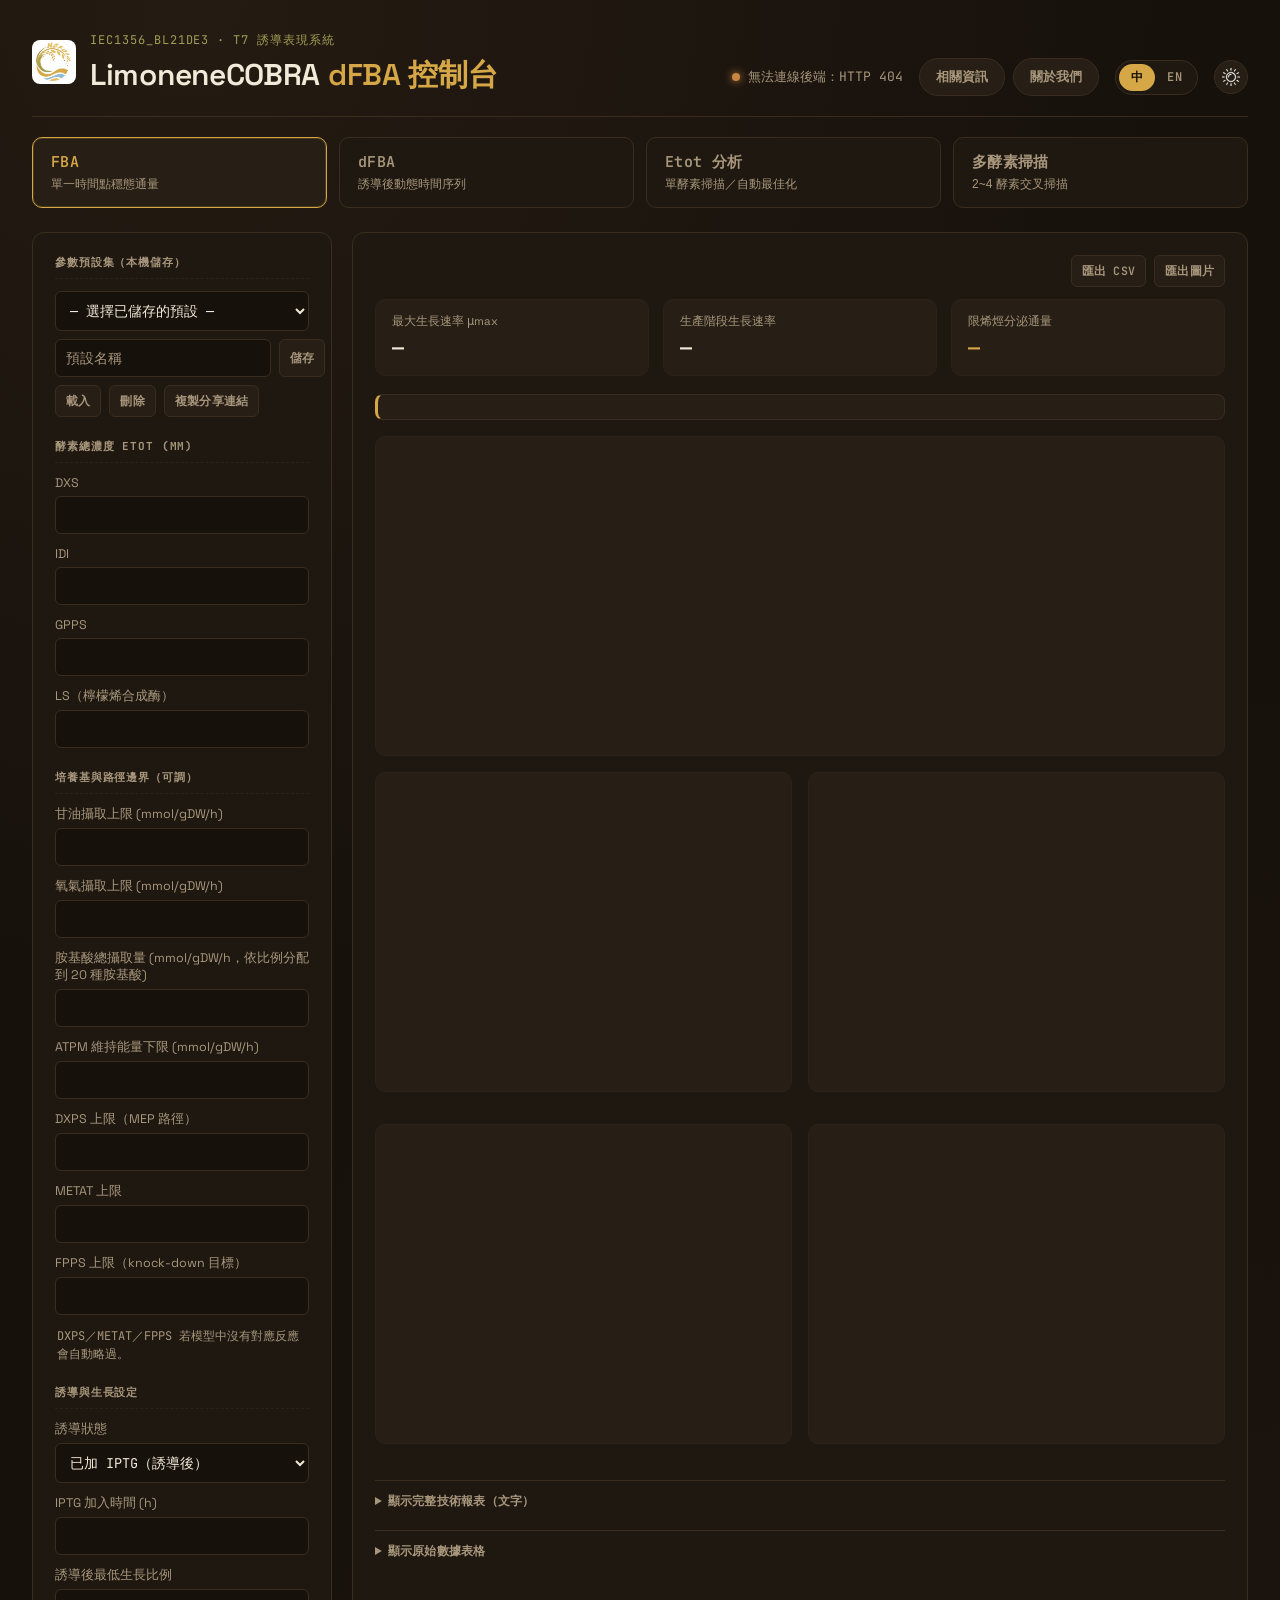
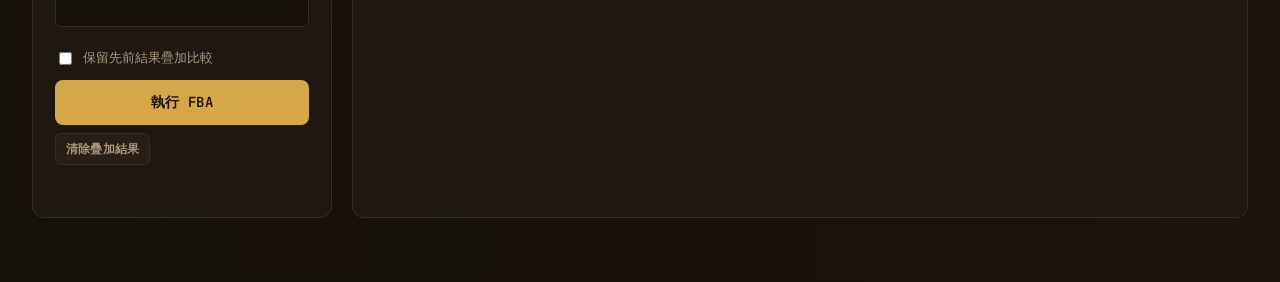
==== commit 8f35bacf: "add" ====
--- a/index.html
+++ b/index.html
@@ -424,7 +424,8 @@
 }
 .btn-sm:hover { border-color: var(--accent); color: var(--text); }
 .btn-sm:disabled { opacity: 0.4; cursor: not-allowed; }
-.btn-sm--accent { border-color: var(--accent); color: var(--accent); }
+.btn-sm--accent { border-color: var(--accent); color: var(--accent); font-weight: 700; }
+.btn-sm--accent:hover { background: var(--accent); color: var(--bg-panel, #1b1204); }
 
 .preset-row {
   display: flex;
@@ -650,16 +651,12 @@
       <span class="mode-tab__desc" data-i18n="modeDfbaDesc">誘導後動態時間序列</span>
     </button>
     <button class="mode-tab" data-mode="scan">
-      <span class="mode-tab__label" data-i18n="modeScanLabel">Etot 掃描</span>
-      <span class="mode-tab__desc" data-i18n="modeScanDesc">單酵素 OAT 廣域掃描</span>
+      <span class="mode-tab__label" data-i18n="modeScanLabel">Etot 分析</span>
+      <span class="mode-tab__desc" data-i18n="modeScanDesc">單酵素掃描／自動最佳化</span>
     </button>
     <button class="mode-tab" data-mode="scan2d">
-      <span class="mode-tab__label" data-i18n="modeScan2dLabel">雙酵素掃描</span>
-      <span class="mode-tab__desc" data-i18n="modeScan2dDesc">雙酵素交叉掃描 (2D)</span>
-    </button>
-    <button class="mode-tab" data-mode="optimize">
-      <span class="mode-tab__label" data-i18n="modeOptimizeLabel">自動最佳化</span>
-      <span class="mode-tab__desc" data-i18n="modeOptimizeDesc">Nelder-Mead 找最佳 Etot</span>
+      <span class="mode-tab__label" data-i18n="modeScan2dLabel">多酵素掃描</span>
+      <span class="mode-tab__desc" data-i18n="modeScan2dDesc">2~4 酵素交叉掃描</span>
     </button>
   </nav>
 
@@ -742,22 +739,60 @@
       <div class="field-group" id="scanFieldGroup" hidden>
         <h2 class="field-group__title" data-i18n="scanTitle">掃描設定</h2>
         <div class="field">
-          <label for="scanEnzyme" data-i18n="scanEnzymeLabel">掃描酵素</label>
-          <select id="scanEnzyme">
-            <option value="DXS">DXS</option>
-            <option value="IDI">IDI</option>
-            <option value="GPPS">GPPS</option>
-            <option value="LS" selected>LS</option>
+          <label for="scanSubMode" data-i18n="scanSubModeLabel">分析方式</label>
+          <select id="scanSubMode">
+            <option value="manual" data-i18n="scanSubModeManual">手動掃描（指定範圍）</option>
+            <option value="optimize" data-i18n="scanSubModeOptimize">自動最佳化（Nelder-Mead）</option>
           </select>
         </div>
+        <div id="scanManualFields">
+          <div class="field">
+            <label for="scanEnzyme" data-i18n="scanEnzymeLabel">掃描酵素</label>
+            <select id="scanEnzyme">
+              <option value="DXS">DXS</option>
+              <option value="IDI">IDI</option>
+              <option value="GPPS">GPPS</option>
+              <option value="LS" selected>LS</option>
+            </select>
+          </div>
+          <div class="field">
+            <label for="scanValues" data-i18n="scanValuesLabel">倍率／濃度序列 (µM，以逗號分隔)</label>
+            <input type="text" id="scanValues" placeholder="0.03, 0.3, 3, 30, 300">
+            <p class="hint" data-i18n="scanLogHint">結果圖表的 X 軸會用對數座標顯示，數值差距很大時比較容易一次看清楚。</p>
+          </div>
+        </div>
+        <div id="scanOptimizeFields" hidden>
+          <div class="field">
+            <label for="optimizeMaxIter" data-i18n="optimizeMaxIterLabel">最大迭代次數</label>
+            <input type="number" id="optimizeMaxIter" step="10" min="50" max="600" value="200">
+          </div>
+          <p class="hint" data-i18n="optimizeHint">從目前 Etot 欄位的數值開始搜尋，用穩態 FBA（非 dFBA）當目標函數，找出讓限烯烴通量最大化的 Etot(DXS/IDI/GPPS/LS) 組合。次數越多越準，但也越慢。</p>
+        </div>
+      </div>
+
+      <div class="field-group" id="scan2dFieldGroup" hidden>
+        <h2 class="field-group__title" data-i18n="scan2dTitle">多酵素掃描設定</h2>
         <div class="field">
-          <label for="scanValues" data-i18n="scanValuesLabel">倍率／濃度序列 (µM，以逗號分隔)</label>
-          <input type="text" id="scanValues" placeholder="0.03, 0.3, 3, 30, 300">
-        </div>
-      </div>
-
-      <div class="field-group" id="scan2dFieldGroup" hidden>
-        <h2 class="field-group__title" data-i18n="scan2dTitle">雙酵素掃描設定</h2>
+          <label for="scanStrategy" data-i18n="scanStrategyLabel">掃描策略</label>
+          <select id="scanStrategy">
+            <option value="grid" data-i18n="scanStrategyGrid">窮舉網格</option>
+            <option value="lhs" data-i18n="scanStrategyLhs">LHS 取樣（Latin Hypercube）</option>
+            <option value="sobol" data-i18n="scanStrategySobol">Sobol 序列（低差異準隨機）</option>
+          </select>
+        </div>
+        <div class="field" id="scanNSamplesField" hidden>
+          <label for="scanNSamples" data-i18n="scanNSamplesLabel">取樣點數</label>
+          <input type="number" id="scanNSamples" step="5" min="5" max="500" value="50">
+        </div>
+        <p class="hint" id="scanStrategyHint" data-i18n="scanStrategyGridHint">用你填的每個酵素候選值做完整交叉組合，格點數 = 各酵素候選值個數相乘。</p>
+        <div class="field">
+          <label for="scanMultiCount" data-i18n="scanMultiCountLabel">掃描酵素數量</label>
+          <select id="scanMultiCount">
+            <option value="2">2</option>
+            <option value="3">3</option>
+            <option value="4">4</option>
+          </select>
+        </div>
         <div class="field">
           <label for="scanEnzymeX" data-i18n="scanEnzymeXLabel">X 軸酵素</label>
           <select id="scanEnzymeX">
@@ -768,7 +803,7 @@
           </select>
         </div>
         <div class="field">
-          <label for="scanValuesX" data-i18n="scanValuesXLabel">X 軸濃度序列 (µM，以逗號分隔)</label>
+          <label for="scanValuesX" id="scanValuesXLabelEl" data-i18n="scanValuesXLabel">X 軸濃度序列 (µM，以逗號分隔)</label>
           <input type="text" id="scanValuesX" placeholder="0.03, 0.3, 3, 30, 300">
         </div>
         <div class="field">
@@ -781,18 +816,36 @@
           </select>
         </div>
         <div class="field">
-          <label for="scanValuesY" data-i18n="scanValuesYLabel">Y 軸濃度序列 (µM，以逗號分隔)</label>
+          <label for="scanValuesY" id="scanValuesYLabelEl" data-i18n="scanValuesYLabel">Y 軸濃度序列 (µM，以逗號分隔)</label>
           <input type="text" id="scanValuesY" placeholder="0.03, 0.3, 3, 30, 300">
         </div>
-      </div>
-
-      <div class="field-group" id="optimizeFieldGroup" hidden>
-        <h2 class="field-group__title" data-i18n="optimizeTitle">自動最佳化設定</h2>
-        <div class="field">
-          <label for="optimizeMaxIter" data-i18n="optimizeMaxIterLabel">最大迭代次數</label>
-          <input type="number" id="optimizeMaxIter" step="10" min="50" max="600" value="200">
-        </div>
-        <p class="hint" data-i18n="optimizeHint">從目前 Etot 欄位的數值開始搜尋，用穩態 FBA（非 dFBA）當目標函數，找出讓限烯烴通量最大化的 Etot(DXS/IDI/GPPS/LS) 組合。次數越多越準，但也越慢。</p>
+        <div class="field" id="scanEnzymeZField" hidden>
+          <label for="scanEnzymeZ" data-i18n="scanEnzymeZLabel">第 3 個酵素</label>
+          <select id="scanEnzymeZ">
+            <option value="DXS">DXS</option>
+            <option value="IDI" selected>IDI</option>
+            <option value="GPPS">GPPS</option>
+            <option value="LS">LS</option>
+          </select>
+        </div>
+        <div class="field" id="scanValuesZField" hidden>
+          <label for="scanValuesZ" id="scanValuesZLabelEl" data-i18n="scanValuesZLabel">第 3 個酵素濃度序列 (µM，以逗號分隔)</label>
+          <input type="text" id="scanValuesZ" placeholder="0.03, 0.3, 3, 30, 300">
+        </div>
+        <div class="field" id="scanEnzymeWField" hidden>
+          <label for="scanEnzymeW" data-i18n="scanEnzymeWLabel">第 4 個酵素</label>
+          <select id="scanEnzymeW">
+            <option value="DXS">DXS</option>
+            <option value="IDI">IDI</option>
+            <option value="GPPS" selected>GPPS</option>
+            <option value="LS">LS</option>
+          </select>
+        </div>
+        <div class="field" id="scanValuesWField" hidden>
+          <label for="scanValuesW" id="scanValuesWLabelEl" data-i18n="scanValuesWLabel">第 4 個酵素濃度序列 (µM，以逗號分隔)</label>
+          <input type="text" id="scanValuesW" placeholder="0.03, 0.3, 3, 30, 300">
+        </div>
+        <p class="hint" id="scanMultiGridHint" data-i18n="scanMultiHint">超過 2 個酵素時，圖表只會畫出「X 軸酵素 × Y 軸酵素」這兩軸的熱力圖，其餘酵素用下方的下拉選單挑一個固定值當切片看；總格點數（各酵素數值個數相乘）上限 2000，太多會跑很久或直接被拒絕。</p>
       </div>
 
       <div class="field-group">
@@ -925,9 +978,16 @@
         <div class="result-toolbar">
           <button class="btn-sm" data-export-csv="scan" data-i18n="exportCsv">匯出 CSV</button>
           <button class="btn-sm" data-export-png="scanResults" data-i18n="exportPng">匯出圖片</button>
-        </div>
+          <button class="btn-sm btn-sm--accent" id="scanAllEnzymesBtn" data-i18n="scanAllEnzymesBtn">同時掃描全部 4 個酵素比較</button>
+        </div>
+        <p class="summary-line" id="scanSummaryLine"></p>
         <div id="scanTrajChart" class="chart"></div>
-        <div id="scanEndpointChart" class="chart"></div>
+        <div class="chart-grid">
+          <div id="scanAccumChart" class="chart"></div>
+          <div id="scanMeanFluxChart" class="chart"></div>
+          <div id="scanVolRateChart" class="chart"></div>
+          <div id="scanUtilizationChart" class="chart"></div>
+        </div>
 
         <details class="report-details">
           <summary data-i18n="rawDataToggle">顯示原始數據表格</summary>
@@ -940,6 +1000,8 @@
           <button class="btn-sm" data-export-csv="scan2d" data-i18n="exportCsv">匯出 CSV</button>
           <button class="btn-sm" data-export-png="scan2dResults" data-i18n="exportPng">匯出圖片</button>
         </div>
+        <p class="summary-line" id="scan2dSummaryLine"></p>
+        <div class="preset-row" id="scan2dSliceControls" style="margin-bottom: 12px;"></div>
         <div id="scan2dFinalHeatmap" class="chart"></div>
         <div id="scan2dFluxHeatmap" class="chart"></div>
 
@@ -1095,14 +1157,14 @@
     connectError: (msg) => `無法連線後端：${msg}`,
     modeFbaDesc: "單一時間點穩態通量",
     modeDfbaDesc: "誘導後動態時間序列",
-    modeScanLabel: "Etot 掃描",
-    modeScanDesc: "單酵素 OAT 廣域掃描",
-    modeScan2dLabel: "雙酵素掃描",
-    modeScan2dDesc: "雙酵素交叉掃描 (2D)",
-    modeOptimizeLabel: "自動最佳化",
-    modeOptimizeDesc: "Nelder-Mead 找最佳 Etot",
+    modeScanLabel: "Etot 分析",
+    modeScanDesc: "單酵素掃描／自動最佳化",
+    modeScan2dLabel: "多酵素掃描",
+    modeScan2dDesc: "2~4 酵素交叉掃描",
     runOptimize: "執行自動最佳化",
-    optimizeTitle: "自動最佳化設定",
+    scanSubModeLabel: "分析方式",
+    scanSubModeManual: "手動掃描（指定範圍）",
+    scanSubModeOptimize: "自動最佳化（Nelder-Mead）",
     optimizeMaxIterLabel: "最大迭代次數",
     optimizeHint: "從目前 Etot 欄位的數值開始搜尋，用穩態 FBA（非 dFBA）當目標函數，找出讓限烯烴通量最大化的 Etot(DXS/IDI/GPPS/LS) 組合。次數越多越準，但也越慢。",
     optimizeBestFluxLabel: "最佳限烯烴通量",
@@ -1123,11 +1185,33 @@
     scanTitle: "掃描設定",
     scanEnzymeLabel: "掃描酵素",
     scanValuesLabel: "倍率／濃度序列 (µM，以逗號分隔)",
-    scan2dTitle: "雙酵素掃描設定",
+    scanLogHint: "結果圖表的 X 軸會用對數座標顯示，數值差距很大時比較容易一次看清楚。",
+    scan2dTitle: "多酵素掃描設定",
+    scanMultiCountLabel: "掃描酵素數量",
     scanEnzymeXLabel: "X 軸酵素",
     scanValuesXLabel: "X 軸濃度序列 (µM，以逗號分隔)",
     scanEnzymeYLabel: "Y 軸酵素",
     scanValuesYLabel: "Y 軸濃度序列 (µM，以逗號分隔)",
+    scanEnzymeZLabel: "第 3 個酵素",
+    scanValuesZLabel: "第 3 個酵素濃度序列 (µM，以逗號分隔)",
+    scanEnzymeWLabel: "第 4 個酵素",
+    scanValuesWLabel: "第 4 個酵素濃度序列 (µM，以逗號分隔)",
+    scanMultiHint: "超過 2 個酵素時，圖表只會畫出「X 軸酵素 × Y 軸酵素」這兩軸的熱力圖，其餘酵素用下方的下拉選單挑一個固定值當切片看；總格點數（各酵素數值個數相乘）上限 2000，太多會跑很久或直接被拒絕。",
+    scanStrategyLabel: "掃描策略",
+    scanStrategyGrid: "窮舉網格",
+    scanStrategyLhs: "LHS 取樣（Latin Hypercube）",
+    scanStrategySobol: "Sobol 序列（低差異準隨機）",
+    scanStrategyGridHint: "用你填的每個酵素候選值做完整交叉組合，格點數 = 各酵素候選值個數相乘。",
+    scanStrategyLhsHint: "統計學界標準的空間取樣方法（McKay, Conover & Beckman, 1979），用固定點數在整個範圍裡均勻分層取樣，格點數不會隨酵素數量爆炸。下面「濃度序列」欄位改成取每組數字裡的最小值/最大值當範圍，不是逐一列舉。",
+    scanStrategySobolHint: "低差異準隨機序列（Sobol, 1967），比純隨機更均勻覆蓋整個空間，常搭配 LHS 一起比較用。下面「濃度序列」欄位改成取每組數字裡的最小值/最大值當範圍，不是逐一列舉。",
+    scanNSamplesLabel: "取樣點數",
+    scanSampledResultTitle: (method) => `${method} 取樣結果：限烯烴濃度`,
+    scanSampledMethodLabel: "方法",
+    scanValueRangeSuffix: "（此模式只取最小/最大值當範圍）",
+    scanEnzymeDisabledHint: "（目前正在掃描這個酵素，此欄位不生效）",
+    scanFixedSummaryPrefix: "本次固定：",
+    scanScanningSummaryPrefix: "正在掃描：",
+    scan2dSliceLabel: "切片：",
     inductionTitle: "誘導與生長設定",
     inducedLabel: "誘導狀態",
     inducedTrue: "已加 IPTG（誘導後）",
@@ -1161,9 +1245,15 @@
     growthRateLegend: "生長速率 μ",
     scanTrajTitle: (enzyme) => `${enzyme} Etot 掃描：限烯烴累積曲線`,
     extracellularLimAxis: "細胞外限烯烴 (mM)",
-    scanEndpointTitle: (enzyme) => `${enzyme}：通量與終點濃度 vs Etot`,
     maxFluxLegend: "最大誘導後通量",
     finalLimLegend: "終點限烯烴濃度",
+    etotFactorAxis: "Etot 相對基準值倍率",
+    scanAccumTitle: "累積產量（終點限烯烴濃度）",
+    scanMeanFluxTitle: "誘導後平均生產通量",
+    scanVolRateTitle: "最大體積生產速率",
+    scanUtilizationTitle: "掃描酵素的尖峰容量利用率 (v/UB)",
+    scanAllEnzymesBtn: "同時掃描全部 4 個酵素比較",
+    scanAllEnzymesRunning: "正在依序掃描 4 個酵素，請稍候…",
     scan2dFinalTitle: (x, y) => `終點限烯烴濃度 (mM)：${x} × ${y}`,
     scan2dFluxTitle: (x, y) => `最大誘導後通量 (mmol/gDW/h)：${x} × ${y}`,
     scan2dSameEnzymeError: "X 軸與 Y 軸酵素不可相同",
@@ -1275,14 +1365,14 @@
     connectError: (msg) => `Could not reach backend: ${msg}`,
     modeFbaDesc: "Single time-point steady-state flux",
     modeDfbaDesc: "Post-induction dynamic time series",
-    modeScanLabel: "Etot Scan",
-    modeScanDesc: "Single-enzyme OAT wide-range scan",
-    modeScan2dLabel: "Dual-Enzyme Scan",
-    modeScan2dDesc: "Cross-scan two enzymes (2D)",
-    modeOptimizeLabel: "Auto-optimize",
-    modeOptimizeDesc: "Nelder-Mead search for best Etot",
+    modeScanLabel: "Etot Analysis",
+    modeScanDesc: "Manual scan / auto-optimize",
+    modeScan2dLabel: "Multi-Enzyme Scan",
+    modeScan2dDesc: "2-4 enzyme cross-scan",
     runOptimize: "Run auto-optimize",
-    optimizeTitle: "Auto-optimize settings",
+    scanSubModeLabel: "Analysis mode",
+    scanSubModeManual: "Manual scan (specify range)",
+    scanSubModeOptimize: "Auto-optimize (Nelder-Mead)",
     optimizeMaxIterLabel: "Max iterations",
     optimizeHint: "Starts from the current Etot field values and uses steady-state FBA (not dFBA) as the objective function, searching for the Etot(DXS/IDI/GPPS/LS) combination that maximizes limonene flux. More iterations = more accurate but slower.",
     optimizeBestFluxLabel: "Best limonene flux",
@@ -1303,11 +1393,33 @@
     scanTitle: "Scan Settings",
     scanEnzymeLabel: "Scan Enzyme",
     scanValuesLabel: "Value series (µM, comma-separated)",
-    scan2dTitle: "Dual-Enzyme Scan Settings",
+    scanLogHint: "The result chart's X axis uses a log scale, which makes it easier to read when values span a wide range.",
+    scan2dTitle: "Multi-Enzyme Scan Settings",
+    scanMultiCountLabel: "Number of enzymes to scan",
     scanEnzymeXLabel: "X-axis Enzyme",
     scanValuesXLabel: "X-axis value series (µM, comma-separated)",
     scanEnzymeYLabel: "Y-axis Enzyme",
     scanValuesYLabel: "Y-axis value series (µM, comma-separated)",
+    scanEnzymeZLabel: "3rd Enzyme",
+    scanValuesZLabel: "3rd enzyme value series (µM, comma-separated)",
+    scanEnzymeWLabel: "4th Enzyme",
+    scanValuesWLabel: "4th enzyme value series (µM, comma-separated)",
+    scanMultiHint: "With more than 2 enzymes, the chart only shows a heatmap of the X-axis × Y-axis enzymes; use the dropdowns below to pick a fixed slice value for the rest. Total grid points (product of each enzyme's value count) are capped at 2000 — more than that will be slow or rejected.",
+    scanStrategyLabel: "Scan strategy",
+    scanStrategyGrid: "Exhaustive grid",
+    scanStrategyLhs: "LHS sampling (Latin Hypercube)",
+    scanStrategySobol: "Sobol sequence (low-discrepancy quasi-random)",
+    scanStrategyGridHint: "Full cross-product of the candidate values you entered for each enzyme; grid size = product of each enzyme's candidate count.",
+    scanStrategyLhsHint: "A standard space-filling sampling method (McKay, Conover & Beckman, 1979): a fixed number of stratified, evenly-spread samples across the whole range — grid size doesn't explode with more enzymes. The \"value series\" fields below are reinterpreted as [min, max] of whatever numbers you type, not an exhaustive list.",
+    scanStrategySobolHint: "A low-discrepancy quasi-random sequence (Sobol, 1967), more uniform than pure random sampling — often compared against LHS. The \"value series\" fields below are reinterpreted as [min, max] of whatever numbers you type, not an exhaustive list.",
+    scanNSamplesLabel: "Number of samples",
+    scanSampledResultTitle: (method) => `${method} sampling result: limonene concentration`,
+    scanSampledMethodLabel: "Method",
+    scanValueRangeSuffix: " (min/max only used as range in this mode)",
+    scanEnzymeDisabledHint: "(currently being scanned — this field has no effect)",
+    scanFixedSummaryPrefix: "Fixed this run: ",
+    scanScanningSummaryPrefix: "Scanning: ",
+    scan2dSliceLabel: "Slice: ",
     inductionTitle: "Induction & Growth Settings",
     inducedLabel: "Induction State",
     inducedTrue: "IPTG added (post-induction)",
@@ -1341,9 +1453,15 @@
     growthRateLegend: "Growth rate μ",
     scanTrajTitle: (enzyme) => `${enzyme} Etot scan: limonene accumulation`,
     extracellularLimAxis: "Extracellular limonene (mM)",
-    scanEndpointTitle: (enzyme) => `${enzyme}: flux & endpoint concentration vs Etot`,
     maxFluxLegend: "Max post-induction flux",
     finalLimLegend: "Final limonene concentration",
+    etotFactorAxis: "Etot factor relative to baseline",
+    scanAccumTitle: "Accumulated product response",
+    scanMeanFluxTitle: "Mean post-induction production response",
+    scanVolRateTitle: "Maximum volumetric rate",
+    scanUtilizationTitle: "Peak capacity utilization of the scanned enzyme (v/UB)",
+    scanAllEnzymesBtn: "Compare all 4 enzymes",
+    scanAllEnzymesRunning: "Scanning all 4 enzymes in sequence, please wait…",
     scan2dFinalTitle: (x, y) => `Final limonene (mM): ${x} × ${y}`,
     scan2dFluxTitle: (x, y) => `Max post-induction flux (mmol/gDW/h): ${x} × ${y}`,
     scan2dSameEnzymeError: "X-axis and Y-axis enzyme cannot be the same",
@@ -1478,6 +1596,11 @@
   compare: false,
   dfbaHistory: [],       // { runNo, time_h, limonene_mM, biomass_gDW_L, glycerol_mM, growth_rate_h, limonene_flux }
   lastResults: {},        // 各模式最近一次結果，供 CSV 匯出使用：{ fba, dfba, scan, scan2d }
+  scan2dSliceIndices: [],  // 多酵素掃描（3、4 個酵素）時，第 3、4 個維度目前選到的切片索引
+  scanDisplayMode: "single",  // "single"（單酵素）或 "all"（四個酵素疊圖比較），決定
+                               // 語言/主題切換重繪、CSV 匯出時要用哪一份資料
+  scanSubMode: "manual",  // "manual"（手動掃描）或 "optimize"（自動最佳化）——
+                           // Etot 分析這個分頁底下的兩種子模式
 };
 
 const els = {
@@ -1488,7 +1611,14 @@
   statusHint: document.getElementById("statusHint"),
   scanFieldGroup: document.getElementById("scanFieldGroup"),
   scan2dFieldGroup: document.getElementById("scan2dFieldGroup"),
-  optimizeFieldGroup: document.getElementById("optimizeFieldGroup"),
+  scanNSamplesField: document.getElementById("scanNSamplesField"),
+  scanEnzymeZField: document.getElementById("scanEnzymeZField"),
+  scanValuesZField: document.getElementById("scanValuesZField"),
+  scanEnzymeWField: document.getElementById("scanEnzymeWField"),
+  scanValuesWField: document.getElementById("scanValuesWField"),
+  scan2dSliceControls: document.getElementById("scan2dSliceControls"),
+  scanManualFields: document.getElementById("scanManualFields"),
+  scanOptimizeFields: document.getElementById("scanOptimizeFields"),
   stepModeField: document.getElementById("stepModeField"),
   inducedField: document.getElementById("inducedField"),
   durationField: document.getElementById("durationField"),
@@ -1507,9 +1637,13 @@
   return {
     fba: { label: t("runFba"), resultBlock: "fbaResults" },
     dfba: { label: t("runDfba"), resultBlock: "dfbaResults" },
-    scan: { label: t("runScan"), resultBlock: "scanResults" },
+    // scan 現在涵蓋「手動掃描」跟「自動最佳化」兩種子模式，用哪個結果區塊、
+    // 執行按鈕文字，要看 state.scanSubMode 現在是哪一個。
+    scan: {
+      label: state.scanSubMode === "optimize" ? t("runOptimize") : t("runScan"),
+      resultBlock: state.scanSubMode === "optimize" ? "optimizeResults" : "scanResults",
+    },
     scan2d: { label: t("runScan2d"), resultBlock: "scan2dResults" },
-    optimize: { label: t("runOptimize"), resultBlock: "optimizeResults" },
   };
 }
 
@@ -1668,7 +1802,11 @@
 function rerenderAllResults() {
   if (state.lastResults.fba) renderFbaAll(state.lastResults.fba);
   if (state.dfbaHistory.length) renderDfbaCharts();
-  if (state.lastResults.scan) renderScanCharts(state.lastResults.scan);
+  if (state.scanDisplayMode === "all" && state.lastResults.scanAll) {
+    renderScanAllCharts(state.lastResults.scanAll);
+  } else if (state.lastResults.scan) {
+    renderScanCharts(state.lastResults.scan);
+  }
   if (state.lastResults.scan2d) renderScan2dCharts(state.lastResults.scan2d);
   if (state.lastResults.optimize) renderOptimizeResults(state.lastResults.optimize);
 }
@@ -1697,17 +1835,98 @@
 
   document.getElementById("scanEnzyme").addEventListener("change", (e) => {
     document.getElementById("scanValues").value = d.scan_values[e.target.value].join(", ");
+    updateScanEnzymeDisabledStates();
   });
 
   document.getElementById("scanValuesX").value = d.scan_values["LS"].join(", ");
   document.getElementById("scanValuesY").value = d.scan_values["DXS"].join(", ");
-
-  document.getElementById("scanEnzymeX").addEventListener("change", (e) => {
-    document.getElementById("scanValuesX").value = d.scan_values[e.target.value].join(", ");
+  document.getElementById("scanValuesZ").value = d.scan_values["IDI"].join(", ");
+  document.getElementById("scanValuesW").value = d.scan_values["GPPS"].join(", ");
+
+  for (const axis of ["X", "Y", "Z", "W"]) {
+    document.getElementById(`scanEnzyme${axis}`).addEventListener("change", (e) => {
+      document.getElementById(`scanValues${axis}`).value = d.scan_values[e.target.value].join(", ");
+      updateScanEnzymeDisabledStates();
+    });
+  }
+
+  document.getElementById("scanMultiCount").addEventListener("change", () => {
+    updateScanMultiFieldsVisibility();
+    updateScanEnzymeDisabledStates();
   });
-  document.getElementById("scanEnzymeY").addEventListener("change", (e) => {
-    document.getElementById("scanValuesY").value = d.scan_values[e.target.value].join(", ");
+  document.getElementById("scanStrategy").addEventListener("change", updateScanStrategyUI);
+  document.getElementById("scanSubMode").addEventListener("change", (e) => {
+    state.scanSubMode = e.target.value;
+    updateModeUI();
   });
+
+  updateScanMultiFieldsVisibility();
+  updateScanStrategyUI();
+  updateScanEnzymeDisabledStates();
+}
+
+/* 掃描模式（單酵素／多酵素）目前選到的酵素，在「酵素總濃度 Etot」欄位裡填了也不會
+   生效（會被掃描序列接管），之前造成使用者誤會「怎麼改都沒用」。這裡把對應的
+   Etot 輸入框直接灰掉禁用，並在標籤旁加提示文字，讓「用過的酵素」一眼看得出來
+   已經被掃描設定接管了。 */
+function updateScanEnzymeDisabledStates() {
+  const activeEnzymes = new Set();
+  if (state.mode === "scan") {
+    activeEnzymes.add(document.getElementById("scanEnzyme").value);
+  } else if (state.mode === "scan2d") {
+    const count = Number(document.getElementById("scanMultiCount").value) || 2;
+    const axes = ["X", "Y", "Z", "W"].slice(0, count);
+    axes.forEach((axis) => activeEnzymes.add(document.getElementById(`scanEnzyme${axis}`).value));
+  }
+  for (const enzyme of ["DXS", "IDI", "GPPS", "LS"]) {
+    const input = document.getElementById(`etot-${enzyme}`);
+    const hintId = `etotDisabledHint-${enzyme}`;
+    let hint = document.getElementById(hintId);
+    if (activeEnzymes.has(enzyme)) {
+      input.disabled = true;
+      if (!hint) {
+        hint = document.createElement("span");
+        hint.id = hintId;
+        hint.className = "hint";
+        hint.style.display = "block";
+        hint.textContent = t("scanEnzymeDisabledHint");
+        input.insertAdjacentElement("afterend", hint);
+      }
+    } else {
+      input.disabled = false;
+      if (hint) hint.remove();
+    }
+  }
+}
+
+/* 掃描酵素數量（2/3/4）決定要不要顯示第 3、4 個酵素欄位。 */
+function updateScanMultiFieldsVisibility() {
+  const count = Number(document.getElementById("scanMultiCount").value) || 2;
+  els.scanEnzymeZField.hidden = count < 3;
+  els.scanValuesZField.hidden = count < 3;
+  els.scanEnzymeWField.hidden = count < 4;
+  els.scanValuesWField.hidden = count < 4;
+}
+
+/* 掃描策略（窮舉網格／LHS／Sobol）決定要不要顯示「取樣點數」欄位、切換提示文字，
+   並且把「濃度序列」那幾個輸入框的標籤改成提醒使用者：非網格模式下這欄位
+   只取「最小值～最大值」當範圍，不是逐一列舉的候選值清單。 */
+function updateScanStrategyUI() {
+  const strategy = document.getElementById("scanStrategy").value;
+  const isSampled = strategy !== "grid";
+  els.scanNSamplesField.hidden = !isSampled;
+  document.getElementById("scanMultiGridHint").hidden = isSampled;
+
+  const hintKey = strategy === "lhs" ? "scanStrategyLhsHint"
+    : strategy === "sobol" ? "scanStrategySobolHint" : "scanStrategyGridHint";
+  document.getElementById("scanStrategyHint").textContent = t(hintKey);
+
+  for (const axis of ["X", "Y", "Z", "W"]) {
+    const labelEl = document.getElementById(`scanValues${axis}LabelEl`);
+    if (!labelEl) continue;
+    const baseKey = { X: "scanValuesXLabel", Y: "scanValuesYLabel", Z: "scanValuesZLabel", W: "scanValuesWLabel" }[axis];
+    labelEl.textContent = isSampled ? `${t(baseKey)}${t("scanValueRangeSuffix")}` : t(baseKey);
+  }
 }
 
 function bindModeTabs() {
@@ -1725,20 +1944,25 @@
   const cfg = modeConfig()[state.mode];
   els.runBtnLabel.textContent = cfg.label;
 
+  const isOptimize = state.mode === "scan" && state.scanSubMode === "optimize";
   els.scanFieldGroup.hidden = state.mode !== "scan";
   els.scan2dFieldGroup.hidden = state.mode !== "scan2d";
-  els.optimizeFieldGroup.hidden = state.mode !== "optimize";
+  els.scanManualFields.hidden = state.mode === "scan" && isOptimize;
+  els.scanOptimizeFields.hidden = !(state.mode === "scan" && isOptimize);
   els.inducedField.hidden = state.mode !== "fba";
-  els.durationField.hidden = state.mode === "fba" || state.mode === "optimize";
+  els.durationField.hidden = state.mode === "fba" || isOptimize;
   // step_mode 只有內部真的會跑 dFBA 引擎的模式才有意義：dFBA 本身、以及
-  // Etot 掃描／2D 掃描（每個網格點內部其實也是各跑一次 dFBA）。
-  els.stepModeField.hidden = !["dfba", "scan", "scan2d"].includes(state.mode);
+  // Etot 掃描／2D 掃描（每個網格點內部其實也是各跑一次 dFBA）；自動最佳化
+  // 子模式底層是穩態 FBA，不是 dFBA，這裡也要排除。
+  els.stepModeField.hidden = isOptimize || !["dfba", "scan", "scan2d"].includes(state.mode);
   els.compareField.hidden = state.mode !== "dfba";
   els.compareClearRow.hidden = state.mode !== "dfba" || state.dfbaHistory.length === 0;
 
   for (const key of ["fbaResults", "dfbaResults", "scanResults", "scan2dResults", "optimizeResults"]) {
     document.getElementById(key).hidden = key !== cfg.resultBlock;
   }
+  if (state.mode === "scan2d") updateScanMultiFieldsVisibility();
+  updateScanEnzymeDisabledStates();
   els.statusHint.textContent = "";
   els.statusHint.className = "hint";
 }
@@ -1778,9 +2002,10 @@
   try {
     if (state.mode === "fba") await runFba();
     else if (state.mode === "dfba") await runDfba();
-    else if (state.mode === "scan") await runScan();
-    else if (state.mode === "scan2d") await runScan2d();
-    else await runOptimize();
+    else if (state.mode === "scan") {
+      if (state.scanSubMode === "optimize") await runOptimize();
+      else await runScan();
+    } else await runScan2d();
     els.statusHint.textContent = t("done");
   } catch (err) {
     els.statusHint.className = "hint hint--error";
@@ -2243,16 +2468,34 @@
     ]);
     html = buildTableHtml(headers, rows);
   } else if (mode === "scan") {
-    const headers = ["Etot (µM)", "final limonene (mM)", "max post-IPTG flux (mmol/gDW/h)"];
-    const rows = data.results.map((r) => [fmt(r.etot_uM, 3), fmt(r.final_limonene_mM, 2), fmt(r.max_post_iptg_flux, 2)]);
+    const headers = ["Etot (µM)", "Etot factor", "final limonene (mM)", "max post-IPTG flux (mmol/gDW/h)",
+      "mean post-induction flux (mmol/gDW/h)", "max volumetric rate (mM/h)", "peak utilization (v/UB)"];
+    const rows = data.results.map((r) => [
+      fmt(r.etot_uM, 3), fmt(r.etot_factor, 3), fmt(r.final_limonene_mM, 2), fmt(r.max_post_iptg_flux, 2),
+      fmt(r.mean_post_induction_flux_mmol_gDW_h, 4), fmt(r.max_volumetric_rate_mM_h, 4),
+      fmt(r.peak_capacity_utilization, 4),
+    ]);
     html = buildTableHtml(headers, rows);
   } else if (mode === "scan2d") {
-    const headers = [`${data.enzyme_y} \\ ${data.enzyme_x}`, ...data.values_x.map((v) => fmt(v, 3))];
-    const rows = data.values_y.map((y, i) => [
-      fmt(y, 3), ...data.final_limonene_mM[i].map((v) => fmt(v, 3)),
-    ]);
-    html = `<p style="padding:8px 12px;margin:0;font-size:11px;color:var(--text-muted);">${t("rawDataScan2dNote")}</p>` +
-      buildTableHtml(headers, rows);
+    if (data.method) {
+      // 取樣結果：每一列就是一組取樣點，直接列出所有酵素的 Etot 值＋兩個結果值。
+      const headers = [...data.enzymes.map((e) => `${e}_Etot_uM`), "final_limonene_mM", "max_post_iptg_flux"];
+      const rows = data.results.map((r) => [
+        ...data.enzymes.map((e) => fmt(r.etot[e], 3)),
+        fmt(r.final_limonene_mM, 3), fmt(r.max_post_iptg_flux, 4),
+      ]);
+      html = buildTableHtml(headers, rows);
+    } else {
+      const enzymeX = data.enzymes[0];
+      const enzymeY = data.enzymes[1];
+      const { xVals, yVals, zFinal } = extractScan2dSlice(data, state.scan2dSliceIndices || []);
+      const headers = [`${enzymeY} \\ ${enzymeX}`, ...xVals.map((v) => fmt(v, 3))];
+      const rows = yVals.map((y, i) => [
+        fmt(y, 3), ...zFinal[i].map((v) => fmt(v, 3)),
+      ]);
+      html = `<p style="padding:8px 12px;margin:0;font-size:11px;color:var(--text-muted);">${t("rawDataScan2dNote")}</p>` +
+        buildTableHtml(headers, rows);
+    }
   } else if (mode === "optimize") {
     const headers = ["#", "DXS", "IDI", "GPPS", "LS", "limonene_flux (mmol/gDW/h)"];
     const rows = (data.history || []).map((h, i) => [
@@ -2271,12 +2514,49 @@
     .split(",").map((s) => Number(s.trim())).filter((n) => !Number.isNaN(n));
   const params = readCommonParams();
   const data = await postJson("/api/etot-scan", { enzyme, scan_values: scanValues, params });
-  state.lastResults.scan = { enzyme, results: data.results };
+  state.lastResults.scan = { enzyme, results: data.results, params };
+  state.scanDisplayMode = "single";
   renderScanCharts(state.lastResults.scan);
+}
+
+/* 白話提示：這次掃描固定了哪些酵素在多少、正在掃哪個——避免像之前 DXS/LS
+   已經飽和、使用者卻搞不懂為什麼數字都沒變的情況。 */
+function renderScanFixedSummary(elId, scanningEnzymes, params) {
+  const fixedParts = ["DXS", "IDI", "GPPS", "LS"]
+    .filter((e) => !scanningEnzymes.includes(e))
+    .map((e) => `${e}=${fmt(params.Etot[e], 3)} µM`);
+  const scanningLabel = scanningEnzymes.join(" × ");
+  const text = `${t("scanScanningSummaryPrefix")}${scanningLabel}　${t("scanFixedSummaryPrefix")}${fixedParts.join("、")}`;
+  document.getElementById(elId).textContent = text;
+}
+
+/* 對數軸圖表如果直接讓 Plotly 自動縮放到「緊貼資料本身的最小/最大值」，
+   當真實差距只有小數點後好幾位（例如 DXS/GPPS/IDI 本來就不是瓶頸，改了也
+   幾乎沒差）時，畫面會被拉伸成一條看起來很陡的線，誤導人以為變化很大。
+   這裡改成強制對數軸至少涵蓋 MIN_LOG_DECADES 個數量級：真的沒什麼變化的線
+   看起來就是平的，只有真的橫跨很多數量級的才會呈現明顯斜率——線的「陡不陡」
+   才會忠實反映「差距大不大」，不同酵素、不同指標之間也能公平比較。 */
+const MIN_LOG_DECADES = 4;
+function computeLogAxisRange(values) {
+  const positives = values.filter((v) => Number.isFinite(v) && v > 0);
+  if (!positives.length) return undefined;
+  const logMin = Math.log10(Math.min(...positives));
+  const logMax = Math.log10(Math.max(...positives));
+  const span = logMax - logMin;
+  if (span >= MIN_LOG_DECADES) {
+    // 資料本身已經橫跨夠多數量級，只留一點點邊界，不用強制擴大。
+    const pad = Math.max(0.1, span * 0.05);
+    return [logMin - pad, logMax + pad];
+  }
+  const center = (logMin + logMax) / 2;
+  const half = MIN_LOG_DECADES / 2;
+  return [center - half, center + half];
 }
 
 function renderScanCharts(scanData) {
   const enzyme = scanData.enzyme;
+  renderScanFixedSummary("scanSummaryLine", [enzyme], scanData.params || readCommonParams());
+
   const trajTraces = scanData.results.map((r, i) => ({
     x: r.trace.time_h,
     y: r.trace.limonene_mM,
@@ -2290,61 +2570,289 @@
     yaxis: { ...plotlyLayoutBase().yaxis, title: t("extracellularLimAxis") },
   }, { displayModeBar: false, responsive: true });
 
-  const etotVals = scanData.results.map((r) => r.etot_uM);
-  const finalLim = scanData.results.map((r) => r.final_limonene_mM);
-  const maxFlux = scanData.results.map((r) => r.max_post_iptg_flux);
-  // Y 軸範圍強制從 0 開始，不讓 Plotly 自動縮放到「只框住微小差異」的極窄範圍——
-  // 不然像 DXS/LS 這種其實幾乎沒差的平坦數據，會被誇張放大成看起來劇烈起伏的假象。
-  // Y 軸範圍改成貼著資料本身的最小/最大值留 0.01 的邊界，不再強制從 0 開始——
-  // 這樣資料的實際高低變化看得更清楚，不會因為固定拉到 0 而把曲線壓得很平。
-  const maxFluxRange = [Math.min(...maxFlux) - 0.01, Math.max(...maxFlux) + 0.01];
-  const finalLimRange = [Math.min(...finalLim) - 0.01, Math.max(...finalLim) + 0.01];
-  Plotly.newPlot("scanEndpointChart", [
-    { x: etotVals, y: maxFlux, name: t("maxFluxLegend"), type: "scatter", mode: "lines+markers",
-      line: { color: accentColors()[0] }, hovertemplate: "%{y:.2f}<extra></extra>" },
-    { x: etotVals, y: finalLim, name: t("finalLimLegend"), yaxis: "y2", type: "scatter", mode: "lines+markers",
-      line: { color: accentColors()[1], dash: "dash" }, hovertemplate: "%{y:.2f}<extra></extra>" },
-  ], {
+  // 對照 V9 OAT capacity scan 的四格診斷圖排版：橫軸統一是「相對於基準值的
+  // Etot 倍率」，全部用 log-log；四個指標各自獨立成一張圖，不再擠在同一張圖
+  // 用雙 Y 軸表示——這樣一次看到「累積產量」「平均通量」「體積生產速率」
+  // 「這個酵素自己被用到多滿（v/UB）」四個不同角度，尤其最後一項是很直接的
+  // 判斷依據：utilization 長期貼近 1 代表這個酵素接近滿載、是瓶頸；長期偏低
+  // 代表這個酵素還有餘裕，卡住產量的是別的東西（不是這顆酵素）。
+  const etotFactors = scanData.results.map((r) => r.etot_factor ?? r.etot_uM);
+  const xAxisLog = { ...plotlyLayoutBase().xaxis, title: t("etotFactorAxis"), type: "log" };
+
+  const logChart = (containerId, yKey, titleKey, yTitle, color) => {
+    const yVals = scanData.results.map((r) => r[yKey]);
+    Plotly.newPlot(containerId, [{
+      x: etotFactors,
+      y: yVals,
+      type: "scatter",
+      mode: "lines+markers",
+      line: { color },
+      marker: { size: 7 },
+    }], {
+      ...plotlyLayoutBase(),
+      title: { text: t(titleKey), font: { size: 13, color: chartTitleColor() } },
+      xaxis: xAxisLog,
+      yaxis: { ...plotlyLayoutBase().yaxis, title: yTitle, type: "log", range: computeLogAxisRange(yVals) },
+    }, { displayModeBar: false, responsive: true });
+  };
+
+  logChart("scanAccumChart", "final_limonene_mM", "scanAccumTitle", "mM", accentColors()[0]);
+  logChart("scanMeanFluxChart", "mean_post_induction_flux_mmol_gDW_h", "scanMeanFluxTitle",
+    "mmol/gDW/h", accentColors()[1]);
+  logChart("scanVolRateChart", "max_volumetric_rate_mM_h", "scanVolRateTitle",
+    "mM/h", accentColors()[2]);
+  logChart("scanUtilizationChart", "peak_capacity_utilization", "scanUtilizationTitle",
+    "v / UB", accentColors()[3]);
+
+  renderDataTable("scan", scanData);
+}
+
+/* 對照參考圖（V9 Etot one-at-a-time capacity scan）：那張圖其實是把「DXS／IDI／
+   GPPS／LS 各自獨立掃描一次」的四條結果疊在同一組 4 格圖上，不是只看一個酵素。
+   這裡依序對四個酵素各打一次 /api/etot-scan（各自用登錄表 (LIM009_params.csv)
+   自己的預設濃度序列，不用你目前掃描設定欄位打的那組值），拿到結果後疊圖畫出來。
+   軌跡圖（濃度 vs 時間）在這個模式下不畫——四個酵素各自的濃度序列點數加起來
+   會有 15~20 條線疊在一起，反而看不清楚，這點也跟參考圖一致（它也沒有軌跡圖，
+   只有這 4 張診斷圖）。 */
+async function runScanAllEnzymes() {
+  const enzymes = ["DXS", "IDI", "GPPS", "LS"];
+  els.statusHint.textContent = t("scanAllEnzymesRunning");
+
+  const params = readCommonParams();
+  const allResults = {};
+  for (const enzyme of enzymes) {
+    const data = await postJson("/api/etot-scan", { enzyme, params });
+    allResults[enzyme] = data.results;
+  }
+
+  state.lastResults.scanAll = { enzymes, allResults, params };
+  state.scanDisplayMode = "all";
+  renderScanAllCharts(state.lastResults.scanAll);
+}
+
+function renderScanAllCharts(scanAllData) {
+  const { enzymes, allResults, params } = scanAllData;
+
+  document.getElementById("scanSummaryLine").textContent =
+    `${t("scanScanningSummaryPrefix")}${enzymes.join(", ")}`;
+
+  // 軌跡圖在這個模式下清空，避免四個酵素、每個 5 條線疊在一起看不清楚。
+  Plotly.newPlot("scanTrajChart", [], {
     ...plotlyLayoutBase(),
-    title: { text: t("scanEndpointTitle", enzyme), font: { size: 13, color: chartTitleColor() } },
-    xaxis: { ...plotlyLayoutBase().xaxis, title: `${enzyme} Etot (µM)`, type: "log" },
-    yaxis: { ...plotlyLayoutBase().yaxis, title: "mmol/gDW/h", range: maxFluxRange, tickformat: ".2f" },
-    yaxis2: { overlaying: "y", side: "right", showgrid: false, title: "mM", range: finalLimRange, tickformat: ".2f" },
+    title: { text: t("scanAllEnzymesBtn"), font: { size: 13, color: chartTitleColor() } },
+    xaxis: { ...plotlyLayoutBase().xaxis, title: t("timeAxis") },
+    yaxis: { ...plotlyLayoutBase().yaxis, title: t("extracellularLimAxis") },
   }, { displayModeBar: false, responsive: true });
 
-  renderDataTable("scan", scanData);
-}
-
-/* ---------------- 雙酵素 Etot 2D 掃描 ---------------- */
+  const logChartMulti = (containerId, yKey, titleKey, yTitle) => {
+    const traces = enzymes.map((enzyme, i) => {
+      const results = allResults[enzyme];
+      return {
+        x: results.map((r) => r.etot_factor ?? r.etot_uM),
+        y: results.map((r) => r[yKey]),
+        name: enzyme,
+        type: "scatter",
+        mode: "lines+markers",
+        line: { color: accentColors()[i % accentColors().length] },
+        marker: { size: 7 },
+      };
+    });
+    // 4 條線（4 個酵素）共用同一個 Y 軸範圍，這樣才能公平比較彼此的斜率——
+    // 如果每個酵素各自獨立算範圍，本來平的線也會被放大成看起來有變化。
+    const allYVals = traces.flatMap((tr) => tr.y);
+    Plotly.newPlot(containerId, traces, {
+      ...plotlyLayoutBase(),
+      title: { text: t(titleKey), font: { size: 13, color: chartTitleColor() } },
+      xaxis: { ...plotlyLayoutBase().xaxis, title: t("etotFactorAxis"), type: "log" },
+      yaxis: { ...plotlyLayoutBase().yaxis, title: yTitle, type: "log", range: computeLogAxisRange(allYVals) },
+      showlegend: true,
+    }, { displayModeBar: false, responsive: true });
+  };
+
+  logChartMulti("scanAccumChart", "final_limonene_mM", "scanAccumTitle", "mM");
+  logChartMulti("scanMeanFluxChart", "mean_post_induction_flux_mmol_gDW_h", "scanMeanFluxTitle", "mmol/gDW/h");
+  logChartMulti("scanVolRateChart", "max_volumetric_rate_mM_h", "scanVolRateTitle", "mM/h");
+  logChartMulti("scanUtilizationChart", "peak_capacity_utilization", "scanUtilizationTitle", "v / UB");
+
+  // 原始數據表格改列出四個酵素攤平後的完整結果，跟單酵素模式的表格分開處理。
+  const container = document.getElementById("scanDataTable");
+  if (container) {
+    const headers = ["enzyme", "etot_uM", "etot_factor", "final_limonene_mM",
+      "mean_post_induction_flux_mmol_gDW_h", "max_volumetric_rate_mM_h", "peak_capacity_utilization"];
+    const rows = [];
+    for (const enzyme of enzymes) {
+      for (const r of allResults[enzyme]) {
+        rows.push([enzyme, fmt(r.etot_uM, 3), fmt(r.etot_factor, 3), fmt(r.final_limonene_mM, 4),
+          fmt(r.mean_post_induction_flux_mmol_gDW_h, 6), fmt(r.max_volumetric_rate_mM_h, 6),
+          fmt(r.peak_capacity_utilization, 4)]);
+      }
+    }
+    container.innerHTML = buildTableHtml(headers, rows);
+  }
+}
+
+document.getElementById("scanAllEnzymesBtn").addEventListener("click", async () => {
+  const btn = document.getElementById("scanAllEnzymesBtn");
+  btn.disabled = true;
+  try {
+    await runScanAllEnzymes();
+    els.statusHint.textContent = t("done");
+  } catch (err) {
+    els.statusHint.className = "hint hint--error";
+    els.statusHint.textContent = t("errorPrefix", err.message);
+  } finally {
+    btn.disabled = false;
+  }
+});
+
+/* ---------------- 多酵素 Etot 交叉掃描（2~4 個） ---------------- */
 async function runScan2d() {
-  const enzymeX = document.getElementById("scanEnzymeX").value;
-  const enzymeY = document.getElementById("scanEnzymeY").value;
-  if (enzymeX === enzymeY) throw new Error(t("scan2dSameEnzymeError"));
-
-  const valuesX = document.getElementById("scanValuesX").value
-    .split(",").map((s) => Number(s.trim())).filter((n) => !Number.isNaN(n));
-  const valuesY = document.getElementById("scanValuesY").value
-    .split(",").map((s) => Number(s.trim())).filter((n) => !Number.isNaN(n));
+  const count = Number(document.getElementById("scanMultiCount").value) || 2;
+  const axes = ["X", "Y", "Z", "W"].slice(0, count);
+  const enzymes = axes.map((axis) => document.getElementById(`scanEnzyme${axis}`).value);
+  if (new Set(enzymes).size !== enzymes.length) throw new Error(t("scan2dSameEnzymeError"));
+
+  const valuesList = axes.map((axis) => document.getElementById(`scanValues${axis}`).value
+    .split(",").map((s) => Number(s.trim())).filter((n) => !Number.isNaN(n)));
+
   const params = readCommonParams();
-  const data = await postJson("/api/etot-scan-2d", {
-    enzyme_x: enzymeX, enzyme_y: enzymeY,
-    values_x: valuesX, values_y: valuesY, params,
+  const strategy = document.getElementById("scanStrategy").value;
+
+  if (strategy === "grid") {
+    const data = await postJson("/api/etot-scan-multi", { enzymes, values_list: valuesList, params });
+    data.params = params;
+    state.lastResults.scan2d = data;
+    state.scan2dSliceIndices = new Array(Math.max(0, enzymes.length - 2)).fill(0);
+    renderScan2dCharts(data);
+    return;
+  }
+
+  // LHS／Sobol 取樣模式：「濃度序列」欄位改成只取最小/最大值當範圍，不是逐一列舉。
+  const bounds = valuesList.map((vals) => [Math.min(...vals), Math.max(...vals)]);
+  const nSamples = Number(document.getElementById("scanNSamples").value) || 50;
+  const data = await postJson("/api/etot-scan-sampled", {
+    enzymes, bounds, method: strategy, n_samples: nSamples, params,
   });
+  data.params = params;
   state.lastResults.scan2d = data;
   renderScan2dCharts(data);
 }
 
+/* 從 N 維巢狀陣列裡取出「enzymes[0] × enzymes[1]」那個 2D 切片，其餘維度
+   （enzymes[2]、enzymes[3]，如果有的話）固定在 sliceIndices 指定的索引。 */
+function extractScan2dSlice(data, sliceIndices) {
+  const xVals = data.values_list[0];
+  const yVals = data.values_list[1];
+  const zFinal = [];
+  const zFlux = [];
+  for (let iy = 0; iy < yVals.length; iy++) {
+    const rowFinal = [];
+    const rowFlux = [];
+    for (let ix = 0; ix < xVals.length; ix++) {
+      const idx = [ix, iy, ...sliceIndices];
+      let nodeFinal = data.final_limonene_mM;
+      let nodeFlux = data.max_post_iptg_flux;
+      for (const i of idx) { nodeFinal = nodeFinal[i]; nodeFlux = nodeFlux[i]; }
+      rowFinal.push(nodeFinal);
+      rowFlux.push(nodeFlux);
+    }
+    zFinal.push(rowFinal);
+    zFlux.push(rowFlux);
+  }
+  return { xVals, yVals, zFinal, zFlux };
+}
+
+/* 3、4 個酵素時，額外的維度（enzymes[2]／enzymes[3]）沒辦法畫進 2D 熱力圖，
+   改成下拉選單讓使用者挑一個固定值當「切片」，選了之後不用重打 API，
+   直接從已經拿到的完整資料裡重新切一次、重畫圖表。 */
+function renderScan2dSliceControls(data) {
+  const container = els.scan2dSliceControls;
+  container.innerHTML = "";
+  if (data.enzymes.length <= 2) return;
+
+  data.enzymes.slice(2).forEach((enzyme, dimOffset) => {
+    const dim = dimOffset + 2;
+    const label = document.createElement("label");
+    label.textContent = `${t("scan2dSliceLabel")}${enzyme}`;
+    label.style.marginRight = "6px";
+    label.style.color = "var(--text-muted)";
+    label.style.fontSize = "12.5px";
+    label.style.fontFamily = "var(--font-mono)";
+    label.style.display = "flex";
+    label.style.alignItems = "center";
+    label.style.gap = "6px";
+
+    const select = document.createElement("select");
+    data.values_list[dim].forEach((v, i) => {
+      const opt = document.createElement("option");
+      opt.value = i;
+      opt.textContent = `${v}`;
+      if (i === state.scan2dSliceIndices[dim - 2]) opt.selected = true;
+      select.appendChild(opt);
+    });
+    select.addEventListener("change", () => {
+      state.scan2dSliceIndices[dim - 2] = Number(select.value);
+      renderScan2dCharts(state.lastResults.scan2d);
+    });
+
+    label.appendChild(select);
+    container.appendChild(label);
+  });
+}
+
+/* 分派器：資料有 data.method（"lhs"/"sobol"）代表是取樣結果（散佈點，不是規則
+   網格），沒有就是窮舉網格結果——兩種資料結構完全不同，畫法也不一樣。 */
 function renderScan2dCharts(data) {
-  const enzymeX = data.enzyme_x;
-  const enzymeY = data.enzyme_y;
-  const xLabels = data.values_x.map((v) => `${v}`);
-  const yLabels = data.values_y.map((v) => `${v}`);
+  if (data.method) {
+    renderScan2dSampledCharts(data);
+  } else {
+    renderScan2dGridCharts(data);
+  }
+}
+
+function renderScan2dGridCharts(data) {
+  const enzymeX = data.enzymes[0];
+  const enzymeY = data.enzymes[1];
+  renderScanFixedSummary("scan2dSummaryLine", data.enzymes, data.params || readCommonParams());
+
+  const dim2Count = data.enzymes.length >= 3 ? data.values_list[2].length : 1;
+  const dim3Count = data.enzymes.length >= 4 ? data.values_list[3].length : 1;
+  const facetCount = dim2Count * dim3Count;
+
+  if (data.enzymes.length <= 2 || facetCount > 16) {
+    // 2 個酵素本來就只有一張圖；超過 16 個切片會擠成一團看不清楚，這兩種
+    // 情況都退回「單張切片＋下拉選單」的舊模式。
+    els.scan2dSliceControls.hidden = data.enzymes.length <= 2;
+    renderScan2dSliceControls(data);
+    renderSingleSliceHeatmaps(data, state.scan2dSliceIndices || []);
+  } else {
+    // 3、4 個酵素、切片數不多時：一次把所有切片的小圖排出來，不用切換。
+    els.scan2dSliceControls.hidden = true;
+    els.scan2dSliceControls.innerHTML = "";
+    renderSmallMultipleHeatmaps("scan2dFinalHeatmap", data, "zFinal",
+      [[0, cssVar("--bg-panel")], [1, cssVar("--accent")]], "mM",
+      t("scan2dFinalTitle", enzymeX, enzymeY));
+    renderSmallMultipleHeatmaps("scan2dFluxHeatmap", data, "zFlux",
+      [[0, cssVar("--bg-panel")], [1, cssVar("--leaf")]], "mmol/gDW/h",
+      t("scan2dFluxTitle", enzymeX, enzymeY));
+  }
+
+  renderDataTable("scan2d", data);
+}
+
+/* 單張切片模式（2 個酵素，或切片太多退回這個模式時使用）。 */
+function renderSingleSliceHeatmaps(data, sliceIndices) {
+  const enzymeX = data.enzymes[0];
+  const enzymeY = data.enzymes[1];
+  const { xVals, yVals, zFinal, zFlux } = extractScan2dSlice(data, sliceIndices);
+  const xLabels = xVals.map((v) => `${v}`);
+  const yLabels = yVals.map((v) => `${v}`);
 
   Plotly.newPlot("scan2dFinalHeatmap", [{
     type: "heatmap",
     x: xLabels,
     y: yLabels,
-    z: data.final_limonene_mM,
+    z: zFinal,
     colorscale: [[0, cssVar("--bg-panel")], [1, cssVar("--accent")]],
     colorbar: { title: "mM", titleside: "right" },
   }], {
@@ -2358,12 +2866,151 @@
     type: "heatmap",
     x: xLabels,
     y: yLabels,
-    z: data.max_post_iptg_flux,
+    z: zFlux,
     colorscale: [[0, cssVar("--bg-panel")], [1, cssVar("--leaf")]],
     colorbar: { title: "mmol/gDW/h", titleside: "right" },
   }], {
     ...plotlyLayoutBase(),
     title: { text: t("scan2dFluxTitle", enzymeX, enzymeY), font: { size: 13, color: chartTitleColor() } },
+    xaxis: { ...plotlyLayoutBase().xaxis, title: `${enzymeX} Etot (µM)` },
+    yaxis: { ...plotlyLayoutBase().yaxis, title: `${enzymeY} Etot (µM)` },
+  }, { displayModeBar: false, responsive: true });
+}
+
+/* 3、4 個酵素時，把「第 3 個酵素」(＋「第 4 個酵素」如果有) 每一種取值組合各自
+   的熱力圖，用 Plotly 的 subplot grid 一次全部排出來（small multiples），不用
+   下拉選單一張張切。4 個酵素時：欄＝第 3 個酵素的取值，列＝第 4 個酵素的取值。
+   全部小圖共用同一個色階範圍（取所有切片的最小/最大值），這樣顏色深淺在不同
+   小圖之間才能直接比較，不會因為各自獨立縮放而失真。 */
+function renderSmallMultipleHeatmaps(containerId, data, zKey, colorscale, colorbarTitle, baseTitle) {
+  const enzymes = data.enzymes;
+  const dim2Enzyme = enzymes[2];
+  const dim3Enzyme = enzymes.length === 4 ? enzymes[3] : null;
+  const dim2Vals = data.values_list[2];
+  const dim3Vals = dim3Enzyme ? data.values_list[3] : [null];
+
+  const cols = dim2Vals.length;
+  const rows = dim3Vals.length;
+
+  const cells = [];
+  let globalMin = Infinity;
+  let globalMax = -Infinity;
+  for (let r = 0; r < rows; r++) {
+    for (let c = 0; c < cols; c++) {
+      const sliceIndices = dim3Enzyme ? [c, r] : [c];
+      const { xVals, yVals, zFinal, zFlux } = extractScan2dSlice(data, sliceIndices);
+      const z = zKey === "zFinal" ? zFinal : zFlux;
+      z.forEach((row) => row.forEach((v) => {
+        if (v < globalMin) globalMin = v;
+        if (v > globalMax) globalMax = v;
+      }));
+      cells.push({ r, c, xVals, yVals, z });
+    }
+  }
+
+  const traces = [];
+  const annotations = [];
+  cells.forEach(({ r, c, xVals, yVals, z }) => {
+    const idx = r * cols + c + 1; // Plotly subplot 編號從 1 開始，row-major
+    const axisSuffix = idx === 1 ? "" : String(idx);
+    traces.push({
+      type: "heatmap",
+      x: xVals.map((v) => `${v}`),
+      y: yVals.map((v) => `${v}`),
+      z,
+      zmin: globalMin,
+      zmax: globalMax,
+      colorscale,
+      showscale: false,
+      xaxis: `x${axisSuffix}`,
+      yaxis: `y${axisSuffix}`,
+    });
+    const dim2Label = `${dim2Enzyme}=${fmt(dim2Vals[c], 2)}`;
+    const dim3Label = dim3Enzyme ? `, ${dim3Enzyme}=${fmt(dim3Vals[r], 2)}` : "";
+    annotations.push({
+      text: dim2Label + dim3Label,
+      showarrow: false,
+      xref: `x${axisSuffix} domain`,
+      yref: `y${axisSuffix} domain`,
+      x: 0.5, y: 1.16,
+      font: { size: 10, color: chartTitleColor() },
+    });
+  });
+  // 只在最後一個小圖上顯示色階，全部小圖共用，不用每格都重複一個 colorbar。
+  if (traces.length) {
+    traces[traces.length - 1].showscale = true;
+    traces[traces.length - 1].colorbar = { title: colorbarTitle, titleside: "right" };
+  }
+
+  Plotly.newPlot(containerId, traces, {
+    ...plotlyLayoutBase(),
+    title: { text: baseTitle, font: { size: 13, color: chartTitleColor() } },
+    grid: { rows, columns: cols, pattern: "independent", xgap: 0.10, ygap: 0.22 },
+    annotations,
+    height: Math.max(320, rows * 230 + 60),
+    margin: { t: 70, b: 40, l: 50, r: 60 },
+  }, { displayModeBar: false, responsive: true });
+}
+
+/* LHS／Sobol 取樣結果不是規則網格，沒辦法畫熱力圖——改成散佈圖：
+   X/Y 軸是 enzymes[0]/enzymes[1] 的實際取樣值，每個點的顏色深淺代表結果數值，
+   第 3、4 個酵素（如果有）的值放進滑鼠懸停文字裡，不額外做切片篩選（樣本點
+   本來就稀疏，篩選會讓能看的點更少）。 */
+function renderScan2dSampledCharts(data) {
+  const enzymeX = data.enzymes[0];
+  const enzymeY = data.enzymes[1];
+  els.scan2dSliceControls.innerHTML = "";
+  renderScanFixedSummary("scan2dSummaryLine", data.enzymes, data.params || readCommonParams());
+
+  const xs = data.results.map((r) => r.etot[enzymeX]);
+  const ys = data.results.map((r) => r.etot[enzymeY]);
+  const finalVals = data.results.map((r) => r.final_limonene_mM);
+  const fluxVals = data.results.map((r) => r.max_post_iptg_flux);
+  const hoverText = data.results.map((r) => {
+    const extra = data.enzymes.slice(2).map((e) => `${e}=${fmt(r.etot[e], 3)}`).join(", ");
+    return `${enzymeX}=${fmt(r.etot[enzymeX], 3)}, ${enzymeY}=${fmt(r.etot[enzymeY], 3)}` +
+      (extra ? `, ${extra}` : "");
+  });
+  const methodLabel = data.method === "lhs" ? t("scanStrategyLhs") : t("scanStrategySobol");
+
+  Plotly.newPlot("scan2dFinalHeatmap", [{
+    type: "scatter",
+    mode: "markers",
+    x: xs,
+    y: ys,
+    text: hoverText,
+    hovertemplate: "%{text}<br>final limonene: %{marker.color:.3f} mM<extra></extra>",
+    marker: {
+      size: 11,
+      color: finalVals,
+      colorscale: [[0, cssVar("--bg-panel")], [1, cssVar("--accent")]],
+      colorbar: { title: "mM", titleside: "right" },
+      line: { width: 1, color: cssVar("--border") },
+    },
+  }], {
+    ...plotlyLayoutBase(),
+    title: { text: t("scanSampledResultTitle", methodLabel), font: { size: 13, color: chartTitleColor() } },
+    xaxis: { ...plotlyLayoutBase().xaxis, title: `${enzymeX} Etot (µM)` },
+    yaxis: { ...plotlyLayoutBase().yaxis, title: `${enzymeY} Etot (µM)` },
+  }, { displayModeBar: false, responsive: true });
+
+  Plotly.newPlot("scan2dFluxHeatmap", [{
+    type: "scatter",
+    mode: "markers",
+    x: xs,
+    y: ys,
+    text: hoverText,
+    hovertemplate: "%{text}<br>max flux: %{marker.color:.4f} mmol/gDW/h<extra></extra>",
+    marker: {
+      size: 11,
+      color: fluxVals,
+      colorscale: [[0, cssVar("--bg-panel")], [1, cssVar("--leaf")]],
+      colorbar: { title: "mmol/gDW/h", titleside: "right" },
+      line: { width: 1, color: cssVar("--border") },
+    },
+  }], {
+    ...plotlyLayoutBase(),
+    title: { text: t("maxFluxLegend") + ` (${methodLabel})`, font: { size: 13, color: chartTitleColor() } },
     xaxis: { ...plotlyLayoutBase().xaxis, title: `${enzymeX} Etot (µM)` },
     yaxis: { ...plotlyLayoutBase().yaxis, title: `${enzymeY} Etot (µM)` },
   }, { displayModeBar: false, responsive: true });
@@ -2476,10 +3123,17 @@
     induced: document.getElementById("induced").value,
     scanEnzyme: document.getElementById("scanEnzyme").value,
     scanValues: document.getElementById("scanValues").value,
+    scanMultiCount: document.getElementById("scanMultiCount").value,
+    scanStrategy: document.getElementById("scanStrategy").value,
+    scanNSamples: document.getElementById("scanNSamples").value,
     scanEnzymeX: document.getElementById("scanEnzymeX").value,
     scanValuesX: document.getElementById("scanValuesX").value,
     scanEnzymeY: document.getElementById("scanEnzymeY").value,
     scanValuesY: document.getElementById("scanValuesY").value,
+    scanEnzymeZ: document.getElementById("scanEnzymeZ").value,
+    scanValuesZ: document.getElementById("scanValuesZ").value,
+    scanEnzymeW: document.getElementById("scanEnzymeW").value,
+    scanValuesW: document.getElementById("scanValuesW").value,
     glycerolUptake: document.getElementById("glycerolUptake").value,
     oxygenUptake: document.getElementById("oxygenUptake").value,
     aaUptake: document.getElementById("aaUptake").value,
@@ -2504,10 +3158,20 @@
   setIf("induced", snap.induced);
   setIf("scanEnzyme", snap.scanEnzyme);
   setIf("scanValues", snap.scanValues);
+  setIf("scanMultiCount", snap.scanMultiCount);
+  setIf("scanStrategy", snap.scanStrategy);
+  setIf("scanNSamples", snap.scanNSamples);
   setIf("scanEnzymeX", snap.scanEnzymeX);
   setIf("scanValuesX", snap.scanValuesX);
   setIf("scanEnzymeY", snap.scanEnzymeY);
   setIf("scanValuesY", snap.scanValuesY);
+  setIf("scanEnzymeZ", snap.scanEnzymeZ);
+  setIf("scanValuesZ", snap.scanValuesZ);
+  setIf("scanEnzymeW", snap.scanEnzymeW);
+  setIf("scanValuesW", snap.scanValuesW);
+  updateScanMultiFieldsVisibility();
+  updateScanStrategyUI();
+  updateScanEnzymeDisabledStates();
   setIf("glycerolUptake", snap.glycerolUptake);
   setIf("oxygenUptake", snap.oxygenUptake);
   setIf("aaUptake", snap.aaUptake);
@@ -2597,10 +3261,17 @@
   params.set("induced", snap.induced);
   params.set("se", snap.scanEnzyme);
   params.set("sv", snap.scanValues);
+  params.set("smc", snap.scanMultiCount);
+  params.set("sst", snap.scanStrategy);
+  params.set("sns", snap.scanNSamples);
   params.set("sex", snap.scanEnzymeX);
   params.set("svx", snap.scanValuesX);
   params.set("sey", snap.scanEnzymeY);
   params.set("svy", snap.scanValuesY);
+  params.set("sez", snap.scanEnzymeZ);
+  params.set("svz", snap.scanValuesZ);
+  params.set("sew", snap.scanEnzymeW);
+  params.set("svw", snap.scanValuesW);
   params.set("glyc", snap.glycerolUptake);
   params.set("o2", snap.oxygenUptake);
   params.set("aa", snap.aaUptake);
@@ -2635,10 +3306,17 @@
     induced: params.get("induced") || undefined,
     scanEnzyme: params.get("se") || undefined,
     scanValues: params.get("sv") || undefined,
+    scanMultiCount: params.get("smc") || undefined,
+    scanStrategy: params.get("sst") || undefined,
+    scanNSamples: params.get("sns") || undefined,
     scanEnzymeX: params.get("sex") || undefined,
     scanValuesX: params.get("svx") || undefined,
     scanEnzymeY: params.get("sey") || undefined,
     scanValuesY: params.get("svy") || undefined,
+    scanEnzymeZ: params.get("sez") || undefined,
+    scanValuesZ: params.get("svz") || undefined,
+    scanEnzymeW: params.get("sew") || undefined,
+    scanValuesW: params.get("svw") || undefined,
     glycerolUptake: params.get("glyc") || undefined,
     oxygenUptake: params.get("o2") || undefined,
     aaUptake: params.get("aa") || undefined,
@@ -2692,7 +3370,8 @@
 }
 
 function exportCsv(mode) {
-  const data = state.lastResults[mode];
+  const data = (mode === "scan" && state.scanDisplayMode === "all")
+    ? state.lastResults.scanAll : state.lastResults[mode];
   if (!data) { flashHint(t("exportNoData"), true); return; }
 
   let csv, filename;
@@ -2722,17 +3401,54 @@
     csv = rowsToCsv(headers, rows);
     filename = "dfba_result.csv";
   } else if (mode === "scan") {
-    const headers = ["etot_uM", "final_limonene_mM", "max_post_iptg_flux"];
-    const rows = data.results.map((r) => [r.etot_uM, r.final_limonene_mM, r.max_post_iptg_flux]);
+    if (data.enzymes) {
+      // 四個酵素疊圖比較模式：攤平成一份完整表格，每列多一欄標示是哪個酵素。
+      const headers = ["enzyme", "etot_uM", "etot_factor", "final_limonene_mM", "max_post_iptg_flux",
+        "mean_post_induction_flux_mmol_gDW_h", "max_volumetric_rate_mM_h", "peak_capacity_utilization"];
+      const rows = [];
+      for (const enzyme of data.enzymes) {
+        for (const r of data.allResults[enzyme]) {
+          rows.push([enzyme, r.etot_uM, r.etot_factor, r.final_limonene_mM, r.max_post_iptg_flux,
+            r.mean_post_induction_flux_mmol_gDW_h, r.max_volumetric_rate_mM_h, r.peak_capacity_utilization]);
+        }
+      }
+      csv = rowsToCsv(headers, rows);
+      filename = "scan_all_enzymes_result.csv";
+    } else {
+      const headers = ["etot_uM", "etot_factor", "final_limonene_mM", "max_post_iptg_flux",
+        "mean_post_induction_flux_mmol_gDW_h", "max_volumetric_rate_mM_h", "peak_capacity_utilization"];
+      const rows = data.results.map((r) => [
+        r.etot_uM, r.etot_factor, r.final_limonene_mM, r.max_post_iptg_flux,
+        r.mean_post_induction_flux_mmol_gDW_h, r.max_volumetric_rate_mM_h, r.peak_capacity_utilization,
+      ]);
+      csv = rowsToCsv(headers, rows);
+      filename = `scan_${data.enzyme}_result.csv`;
+    }
+  } else if (mode === "scan2d") {
+    const headers = [...data.enzymes.map((e) => `${e}_Etot_uM`), "final_limonene_mM", "max_post_iptg_flux"];
+    let rows;
+    if (data.method) {
+      // 取樣結果本來就是攤平的列表，直接轉成 CSV 列。
+      rows = data.results.map((r) => [
+        ...data.enzymes.map((e) => r.etot[e]), r.final_limonene_mM, r.max_post_iptg_flux,
+      ]);
+    } else {
+      // 窮舉網格是巢狀結構，CSV 匯出完整的 N 維資料（不像表格只顯示目前切片）。
+      rows = [];
+      const walk = (idxPath, nodeFinal, nodeFlux) => {
+        if (idxPath.length === data.enzymes.length) {
+          const etotVals = idxPath.map((idx, dim) => data.values_list[dim][idx]);
+          rows.push([...etotVals, nodeFinal, nodeFlux]);
+          return;
+        }
+        for (let i = 0; i < nodeFinal.length; i++) {
+          walk([...idxPath, i], nodeFinal[i], nodeFlux[i]);
+        }
+      };
+      walk([], data.final_limonene_mM, data.max_post_iptg_flux);
+    }
     csv = rowsToCsv(headers, rows);
-    filename = `scan_${data.enzyme}_result.csv`;
-  } else if (mode === "scan2d") {
-    const headers = [`${data.enzyme_y}\\${data.enzyme_x}`, ...data.values_x.map(String)];
-    const finalRows = data.values_y.map((y, i) => [y, ...data.final_limonene_mM[i]]);
-    const fluxRows = data.values_y.map((y, i) => [y, ...data.max_post_iptg_flux[i]]);
-    csv = "final_limonene_mM\n" + rowsToCsv(headers, finalRows) +
-      "\n\nmax_post_iptg_flux\n" + rowsToCsv(headers, fluxRows);
-    filename = `scan2d_${data.enzyme_x}_${data.enzyme_y}_result.csv`;
+    filename = `scan_multi_${data.enzymes.join("_")}_result.csv`;
   } else if (mode === "optimize") {
     const headers = ["eval", "DXS", "IDI", "GPPS", "LS", "limonene_flux_mmol_gDW_h"];
     const rows = (data.history || []).map((h, i) => [
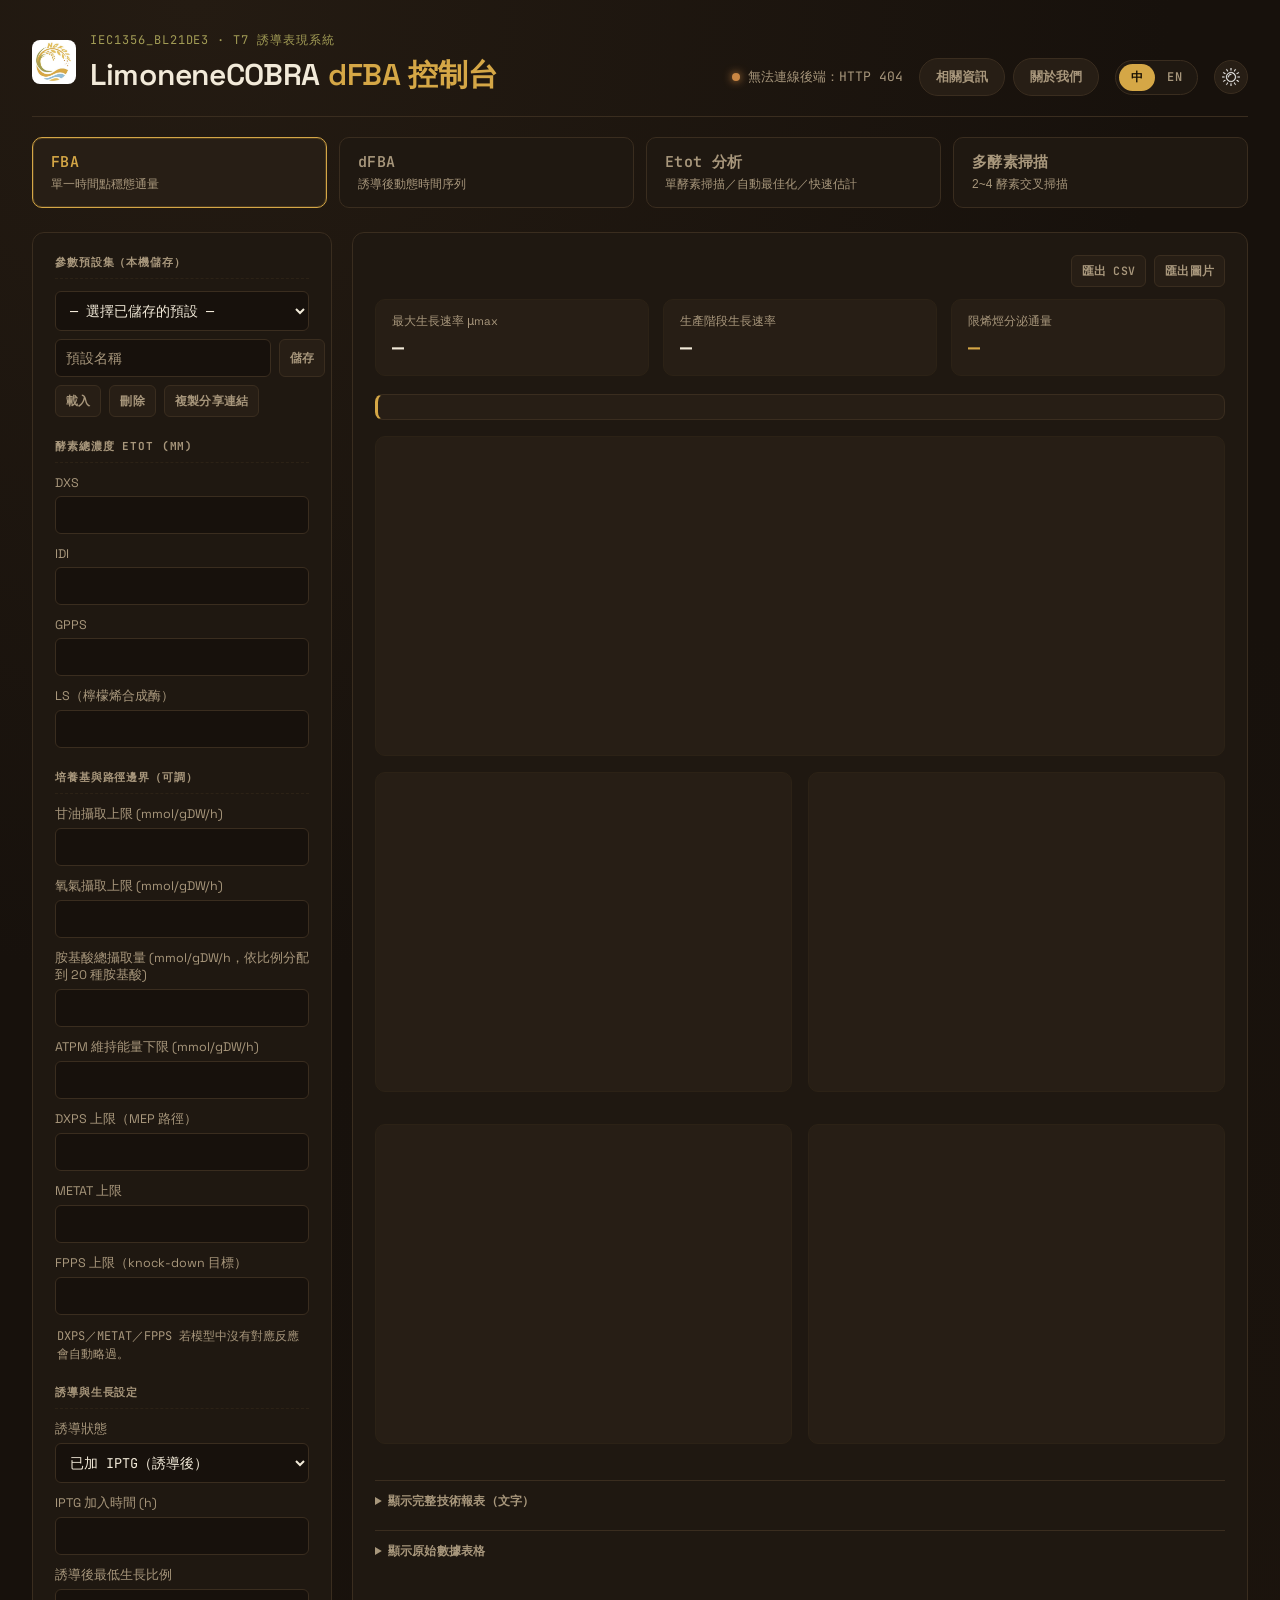
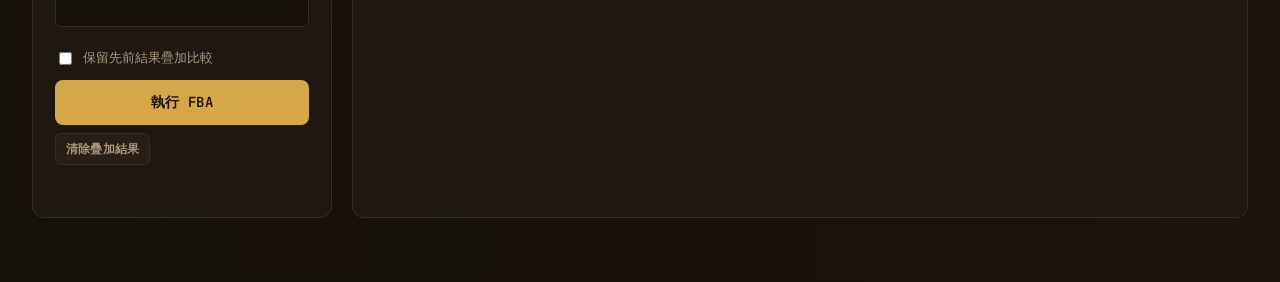
==== commit 8a6b5fdf: "add" ====
--- a/index.html
+++ b/index.html
@@ -565,6 +565,19 @@
   line-height: 1.5;
 }
 .hint--error { color: var(--danger); }
+
+.banner {
+  border-radius: 10px;
+  padding: 12px 14px;
+  font-size: 12.5px;
+  line-height: 1.6;
+  margin-bottom: 14px;
+}
+.banner--warning {
+  background: color-mix(in srgb, var(--danger) 14%, var(--bg-panel-raised));
+  border: 1px solid var(--danger);
+  color: var(--text);
+}
 
 /* ---------- Results ---------- */
 .panel--results { min-height: 520px; }
@@ -743,6 +756,7 @@
           <select id="scanSubMode">
             <option value="manual" data-i18n="scanSubModeManual">手動掃描（指定範圍）</option>
             <option value="optimize" data-i18n="scanSubModeOptimize">自動最佳化（Nelder-Mead）</option>
+            <option value="surrogate" data-i18n="scanSubModeSurrogate">快速估計（外部代理模型）</option>
           </select>
         </div>
         <div id="scanManualFields">
@@ -768,6 +782,12 @@
           </div>
           <p class="hint" data-i18n="optimizeHint">從目前 Etot 欄位的數值開始搜尋，用穩態 FBA（非 dFBA）當目標函數，找出讓限烯烴通量最大化的 Etot(DXS/IDI/GPPS/LS) 組合。次數越多越準，但也越慢。</p>
         </div>
+        <div id="scanSurrogateFields" hidden>
+          <div class="banner banner--warning" data-i18n="surrogateWarning">
+            這個結果不是本工具即時跑 COBRA 算出來的，是另一條外部流程宣稱用 MATLAB 對同一份模型做過完整 Etot 掃描後擬合出的方程式估計值。已實際重新載入模型交叉核對：這批結果用的是 BIOMASS_Ec_iJO1366_core_53p95M，跟本工具其他計算（FBA／dFBA／Etot 分析）依團隊決定固定使用的 BIOMASS_Ec_iJO1366_WT_53p95M 不是同一個假設——在這個簡化培養基下 _WT_ 生長速率會是 0（缺 B12 輔酶與 colipa_e 兩個前驅物），所以這裡的數字不能直接跟本工具其他結果比較或加總。
+          </div>
+          <p class="hint" data-i18n="surrogateUsesSharedEtot">直接使用左上方「酵素總濃度 Etot」欄位目前填的四個數值（DXS/IDI/GPPS/LS），跟其他分頁共用同一組輸入，不用另外填。注意這裡的可用範圍比較窄：DXS/IDI/GPPS 是 0.001–1000 µM，LS 是 0.003–30000 µM，超出範圍會直接報錯。</p>
+        </div>
       </div>
 
       <div class="field-group" id="scan2dFieldGroup" hidden>
@@ -1042,6 +1062,33 @@
         <details class="report-details">
           <summary data-i18n="rawDataToggle">顯示原始數據表格</summary>
           <div class="data-table-wrap" id="optimizeDataTable"></div>
+        </details>
+      </div>
+
+      <div id="surrogateResults" class="result-block" hidden>
+        <div class="banner banner--warning" data-i18n="surrogateWarning">
+          這個結果不是本工具即時跑 COBRA 算出來的，是另一條外部流程宣稱用 MATLAB 對同一份模型做過完整 Etot 掃描後擬合出的方程式估計值。本工具沒有獨立重跑驗證過這批數字的真實性，請跟「Etot 分析」（即時 COBRA 計算）交叉比對後再採信。
+        </div>
+        <div class="metric-row">
+          <div class="metric">
+            <span class="metric__label" data-i18n="surrogateLimoneneLabel">估計累積限烯烴濃度</span>
+            <span class="metric__value metric__value--accent" id="mSurrogateLimonene">—</span>
+          </div>
+          <div class="metric">
+            <span class="metric__label" data-i18n="surrogateTerminationLabel">終止分類</span>
+            <span class="metric__value" id="mSurrogateTermination">—</span>
+          </div>
+          <div class="metric">
+            <span class="metric__label" data-i18n="surrogateEndpointLabel">推估結束時間</span>
+            <span class="metric__value" id="mSurrogateEndpoint">—</span>
+          </div>
+        </div>
+        <p class="summary-line" id="surrogateSummaryLine"></p>
+        <div id="surrogateCurveChart" class="chart"></div>
+
+        <details class="report-details">
+          <summary data-i18n="rawDataToggle">顯示原始數據表格</summary>
+          <div class="data-table-wrap" id="surrogateDataTable"></div>
         </details>
       </div>
 
@@ -1158,13 +1205,27 @@
     modeFbaDesc: "單一時間點穩態通量",
     modeDfbaDesc: "誘導後動態時間序列",
     modeScanLabel: "Etot 分析",
-    modeScanDesc: "單酵素掃描／自動最佳化",
+    modeScanDesc: "單酵素掃描／自動最佳化／快速估計",
     modeScan2dLabel: "多酵素掃描",
     modeScan2dDesc: "2~4 酵素交叉掃描",
+    runSurrogate: "查詢快速估計",
+    surrogateWarning: "這個結果不是本工具即時跑 COBRA 算出來的，是另一條外部流程宣稱用 MATLAB 對同一份模型做過完整 Etot 掃描後擬合出的方程式估計值。已實際重新載入模型交叉核對：這批結果用的是 BIOMASS_Ec_iJO1366_core_53p95M，跟本工具其他計算（FBA／dFBA／Etot 分析）依團隊決定固定使用的 BIOMASS_Ec_iJO1366_WT_53p95M 不是同一個假設——在這個簡化培養基下 _WT_ 生長速率會是 0（缺 B12 輔酶與 colipa_e 兩個前驅物），所以這裡的數字不能直接跟本工具其他結果比較或加總。",
+    surrogateUsesSharedEtot: "直接使用左上方「酵素總濃度 Etot」欄位目前填的四個數值（DXS/IDI/GPPS/LS），跟其他分頁共用同一組輸入，不用另外填。注意這裡的可用範圍比較窄：DXS/IDI/GPPS 是 0.001–1000 µM，LS 是 0.003–30000 µM，超出範圍會直接報錯。",
+    surrogateLimoneneLabel: "估計累積限烯烴濃度",
+    surrogateTerminationLabel: "終止分類",
+    surrogateEndpointLabel: "推估結束時間",
+    surrogateTerminationHorizon: "完整跑滿模擬時長",
+    surrogateTerminationInfeasible: "推估提前不可行（非 25h 產量）",
+    surrogateTerminationUncertain: "落在未解邊界區間，分類不確定",
+    surrogateSummaryPrefix: "誘導時間固定 ",
+    surrogateCurveTitle: "LS Etot 響應曲線（外部代理模型）",
+    surrogateCurveLegend: "整條 LS 響應曲線",
+    surrogateCurrentQueryLegend: "目前查詢的 LS 值",
     runOptimize: "執行自動最佳化",
     scanSubModeLabel: "分析方式",
     scanSubModeManual: "手動掃描（指定範圍）",
     scanSubModeOptimize: "自動最佳化（Nelder-Mead）",
+    scanSubModeSurrogate: "快速估計（外部代理模型）",
     optimizeMaxIterLabel: "最大迭代次數",
     optimizeHint: "從目前 Etot 欄位的數值開始搜尋，用穩態 FBA（非 dFBA）當目標函數，找出讓限烯烴通量最大化的 Etot(DXS/IDI/GPPS/LS) 組合。次數越多越準，但也越慢。",
     optimizeBestFluxLabel: "最佳限烯烴通量",
@@ -1366,13 +1427,27 @@
     modeFbaDesc: "Single time-point steady-state flux",
     modeDfbaDesc: "Post-induction dynamic time series",
     modeScanLabel: "Etot Analysis",
-    modeScanDesc: "Manual scan / auto-optimize",
+    modeScanDesc: "Manual scan / auto-optimize / quick estimate",
     modeScan2dLabel: "Multi-Enzyme Scan",
     modeScan2dDesc: "2-4 enzyme cross-scan",
+    runSurrogate: "Query quick estimate",
+    surrogateWarning: "This result is not computed live by this tool's own COBRA pipeline. It comes from a separate, external workflow that claims to have run a full MATLAB Etot scan of the same model and fitted the results into an equation. We independently reloaded the model to cross-check: this result set uses BIOMASS_Ec_iJO1366_core_53p95M, not the BIOMASS_Ec_iJO1366_WT_53p95M this tool's other computations (FBA/dFBA/Etot Analysis) use per your team's decision — under this simplified medium, _WT_ growth is confirmed to be 0 (missing the B12 cofactor and colipa_e precursors), so these numbers should not be directly compared with or combined with this tool's other results.",
+    surrogateUsesSharedEtot: "Uses the four values currently in the \"Etot\" fields above (DXS/IDI/GPPS/LS), shared with the other tabs — no need to enter them again here. Note the usable range here is narrower: DXS/IDI/GPPS are 0.001–1000 µM, LS is 0.003–30000 µM; anything outside that range is rejected.",
+    surrogateLimoneneLabel: "Estimated cumulative limonene",
+    surrogateTerminationLabel: "Termination classification",
+    surrogateEndpointLabel: "Estimated endpoint time",
+    surrogateTerminationHorizon: "Completed the full simulated duration",
+    surrogateTerminationInfeasible: "Estimated early infeasibility (not a 25h yield)",
+    surrogateTerminationUncertain: "Falls in an unresolved boundary bracket; classification uncertain",
+    surrogateSummaryPrefix: "Induction time fixed at ",
+    surrogateCurveTitle: "LS Etot response curve (external surrogate model)",
+    surrogateCurveLegend: "Full LS response curve",
+    surrogateCurrentQueryLegend: "Current queried LS",
     runOptimize: "Run auto-optimize",
     scanSubModeLabel: "Analysis mode",
     scanSubModeManual: "Manual scan (specify range)",
     scanSubModeOptimize: "Auto-optimize (Nelder-Mead)",
+    scanSubModeSurrogate: "Quick estimate (external surrogate model)",
     optimizeMaxIterLabel: "Max iterations",
     optimizeHint: "Starts from the current Etot field values and uses steady-state FBA (not dFBA) as the objective function, searching for the Etot(DXS/IDI/GPPS/LS) combination that maximizes limonene flux. More iterations = more accurate but slower.",
     optimizeBestFluxLabel: "Best limonene flux",
@@ -1611,6 +1686,7 @@
   statusHint: document.getElementById("statusHint"),
   scanFieldGroup: document.getElementById("scanFieldGroup"),
   scan2dFieldGroup: document.getElementById("scan2dFieldGroup"),
+  scanSurrogateFields: document.getElementById("scanSurrogateFields"),
   scanNSamplesField: document.getElementById("scanNSamplesField"),
   scanEnzymeZField: document.getElementById("scanEnzymeZField"),
   scanValuesZField: document.getElementById("scanValuesZField"),
@@ -1634,14 +1710,16 @@
 };
 
 function modeConfig() {
+  const scanResultBlocks = { manual: "scanResults", optimize: "optimizeResults", surrogate: "surrogateResults" };
+  const scanLabels = { manual: t("runScan"), optimize: t("runOptimize"), surrogate: t("runSurrogate") };
   return {
     fba: { label: t("runFba"), resultBlock: "fbaResults" },
     dfba: { label: t("runDfba"), resultBlock: "dfbaResults" },
-    // scan 現在涵蓋「手動掃描」跟「自動最佳化」兩種子模式，用哪個結果區塊、
-    // 執行按鈕文字，要看 state.scanSubMode 現在是哪一個。
+    // scan 現在涵蓋「手動掃描」「自動最佳化」「快速估計」三種子模式，用哪個
+    // 結果區塊、執行按鈕文字，要看 state.scanSubMode 現在是哪一個。
     scan: {
-      label: state.scanSubMode === "optimize" ? t("runOptimize") : t("runScan"),
-      resultBlock: state.scanSubMode === "optimize" ? "optimizeResults" : "scanResults",
+      label: scanLabels[state.scanSubMode] || scanLabels.manual,
+      resultBlock: scanResultBlocks[state.scanSubMode] || scanResultBlocks.manual,
     },
     scan2d: { label: t("runScan2d"), resultBlock: "scan2dResults" },
   };
@@ -1809,6 +1887,9 @@
   }
   if (state.lastResults.scan2d) renderScan2dCharts(state.lastResults.scan2d);
   if (state.lastResults.optimize) renderOptimizeResults(state.lastResults.optimize);
+  if (state.lastResults.surrogate) {
+    renderSurrogateResults(state.lastResults.surrogate, state.lastResults.surrogateCurve, state.lastResults.surrogateLS);
+  }
 }
 
 function setStatus(kind, text) {
@@ -1944,21 +2025,26 @@
   const cfg = modeConfig()[state.mode];
   els.runBtnLabel.textContent = cfg.label;
 
-  const isOptimize = state.mode === "scan" && state.scanSubMode === "optimize";
-  els.scanFieldGroup.hidden = state.mode !== "scan";
+  const isScan = state.mode === "scan";
+  const isOptimize = isScan && state.scanSubMode === "optimize";
+  const isSurrogate = isScan && state.scanSubMode === "surrogate";
+  els.scanFieldGroup.hidden = !isScan;
   els.scan2dFieldGroup.hidden = state.mode !== "scan2d";
-  els.scanManualFields.hidden = state.mode === "scan" && isOptimize;
-  els.scanOptimizeFields.hidden = !(state.mode === "scan" && isOptimize);
+  els.scanManualFields.hidden = isScan && (isOptimize || isSurrogate);
+  els.scanOptimizeFields.hidden = !isOptimize;
+  els.scanSurrogateFields.hidden = !isSurrogate;
   els.inducedField.hidden = state.mode !== "fba";
-  els.durationField.hidden = state.mode === "fba" || isOptimize;
+  els.durationField.hidden = state.mode === "fba" || isOptimize || isSurrogate;
   // step_mode 只有內部真的會跑 dFBA 引擎的模式才有意義：dFBA 本身、以及
-  // Etot 掃描／2D 掃描（每個網格點內部其實也是各跑一次 dFBA）；自動最佳化
-  // 子模式底層是穩態 FBA，不是 dFBA，這裡也要排除。
-  els.stepModeField.hidden = isOptimize || !["dfba", "scan", "scan2d"].includes(state.mode);
+  // Etot 掃描／2D 掃描（每個網格點內部其實也是各跑一次 dFBA）；自動最佳化跟
+  // 快速估計這兩個子模式底層都不是 dFBA（分別是穩態 FBA、外部代理模型），
+  // 這裡都要排除。
+  els.stepModeField.hidden = isOptimize || isSurrogate
+    || !["dfba", "scan", "scan2d"].includes(state.mode);
   els.compareField.hidden = state.mode !== "dfba";
   els.compareClearRow.hidden = state.mode !== "dfba" || state.dfbaHistory.length === 0;
 
-  for (const key of ["fbaResults", "dfbaResults", "scanResults", "scan2dResults", "optimizeResults"]) {
+  for (const key of ["fbaResults", "dfbaResults", "scanResults", "scan2dResults", "optimizeResults", "surrogateResults"]) {
     document.getElementById(key).hidden = key !== cfg.resultBlock;
   }
   if (state.mode === "scan2d") updateScanMultiFieldsVisibility();
@@ -2004,6 +2090,7 @@
     else if (state.mode === "dfba") await runDfba();
     else if (state.mode === "scan") {
       if (state.scanSubMode === "optimize") await runOptimize();
+      else if (state.scanSubMode === "surrogate") await runSurrogate();
       else await runScan();
     } else await runScan2d();
     els.statusHint.textContent = t("done");
@@ -3016,6 +3103,87 @@
   }, { displayModeBar: false, responsive: true });
 
   renderDataTable("scan2d", data);
+}
+
+/* ---------------- Etot 快速估計（外部代理模型，非即時 COBRA） ---------------- */
+async function runSurrogate() {
+  // 直接用共用的「酵素總濃度 Etot」欄位（readEtot()），不再另外開一套獨立輸入框，
+  // 這樣所有分頁看到的 Etot 都是同一組數字，不會改了這裡、那裡卻沒跟著變。
+  const etot = readEtot();
+  const [data, curve] = await Promise.all([
+    postJson("/api/etot-surrogate", { etot }),
+    postJson("/api/etot-surrogate-curve", { etot: { DXS: etot.DXS, IDI: etot.IDI, GPPS: etot.GPPS }, n_points: 150 }),
+  ]);
+  state.lastResults.surrogate = data;
+  state.lastResults.surrogateCurve = curve;
+  state.lastResults.surrogateLS = etot.LS;
+  renderSurrogateResults(data, curve, etot.LS);
+}
+
+/* 代理模型本質上是「輸入 LS Etot、吐出一個限烯烴預測值」的分段三次方程式，
+   DXS/IDI/GPPS 不影響實際輸出值（只影響範圍檢查）——所以最有意義的圖表是整條
+   LS 響應曲線（log-log），不是單一個點。目前查詢的那組 LS 用一個標記點凸顯出來，
+   1000–1250 µM 這種「終止分類不確定」的區間用半透明色塊標出來，呼應參考圖裡
+   的 hatched band 概念。 */
+function renderSurrogateCurveChart(curve, currentLS) {
+  const points = curve.points;
+  const shapes = (curve.termination_brackets_uM || []).map(([lo, hi]) => ({
+    type: "rect", xref: "x", yref: "paper",
+    x0: lo, x1: hi, y0: 0, y1: 1,
+    fillcolor: accentColors()[3], opacity: 0.15, line: { width: 0 },
+  }));
+
+  const currentPoint = points.reduce((closest, p) =>
+    Math.abs(p.LS_uM - currentLS) < Math.abs(closest.LS_uM - currentLS) ? p : closest, points[0]);
+
+  Plotly.newPlot("surrogateCurveChart", [
+    {
+      x: points.map((p) => p.LS_uM),
+      y: points.map((p) => p.limonene_mM),
+      type: "scatter", mode: "lines",
+      line: { color: accentColors()[0], width: 2 },
+      name: t("surrogateCurveLegend"),
+      hovertemplate: "LS=%{x:.4g} µM<br>%{y:.4g} mM<extra></extra>",
+    },
+    {
+      x: [currentPoint.LS_uM], y: [currentPoint.limonene_mM],
+      type: "scatter", mode: "markers",
+      marker: { color: accentColors()[3], size: 12, symbol: "diamond" },
+      name: t("surrogateCurrentQueryLegend"),
+      hovertemplate: "LS=%{x:.4g} µM<br>%{y:.4g} mM<extra></extra>",
+    },
+  ], {
+    ...plotlyLayoutBase(),
+    title: { text: t("surrogateCurveTitle"), font: { size: 13, color: chartTitleColor() } },
+    xaxis: { ...plotlyLayoutBase().xaxis, title: "LS Etot (µM)", type: "log" },
+    yaxis: { ...plotlyLayoutBase().yaxis, title: "mM", type: "log" },
+    shapes,
+    showlegend: true,
+  }, { displayModeBar: false, responsive: true });
+}
+
+function renderSurrogateResults(data, curve, currentLS) {
+  document.getElementById("mSurrogateLimonene").textContent =
+    `${fmt(data.limonene_mM, 4)} mM`;
+
+  const terminationKey = {
+    horizon: "surrogateTerminationHorizon",
+    model_infeasible_before_25h: "surrogateTerminationInfeasible",
+    boundary_uncertain: "surrogateTerminationUncertain",
+  }[data.termination] || data.termination;
+  document.getElementById("mSurrogateTermination").textContent = t(terminationKey);
+
+  document.getElementById("mSurrogateEndpoint").textContent =
+    data.endpoint_time_h != null ? `${fmt(data.endpoint_time_h, 2)} h` : "—";
+
+  document.getElementById("surrogateSummaryLine").textContent =
+    `${t("surrogateSummaryPrefix")}${fmt(data.induction_h, 2)} h`;
+
+  if (curve) renderSurrogateCurveChart(curve, currentLS);
+
+  const rows = Object.entries(data).map(([k, v]) => [k, JSON.stringify(v)]);
+  document.getElementById("surrogateDataTable").innerHTML =
+    buildTableHtml([t("rawDataMetricCol"), t("rawDataValueCol")], rows);
 }
 
 /* ---------------- 自動最佳化 Etot（Nelder-Mead） ---------------- */
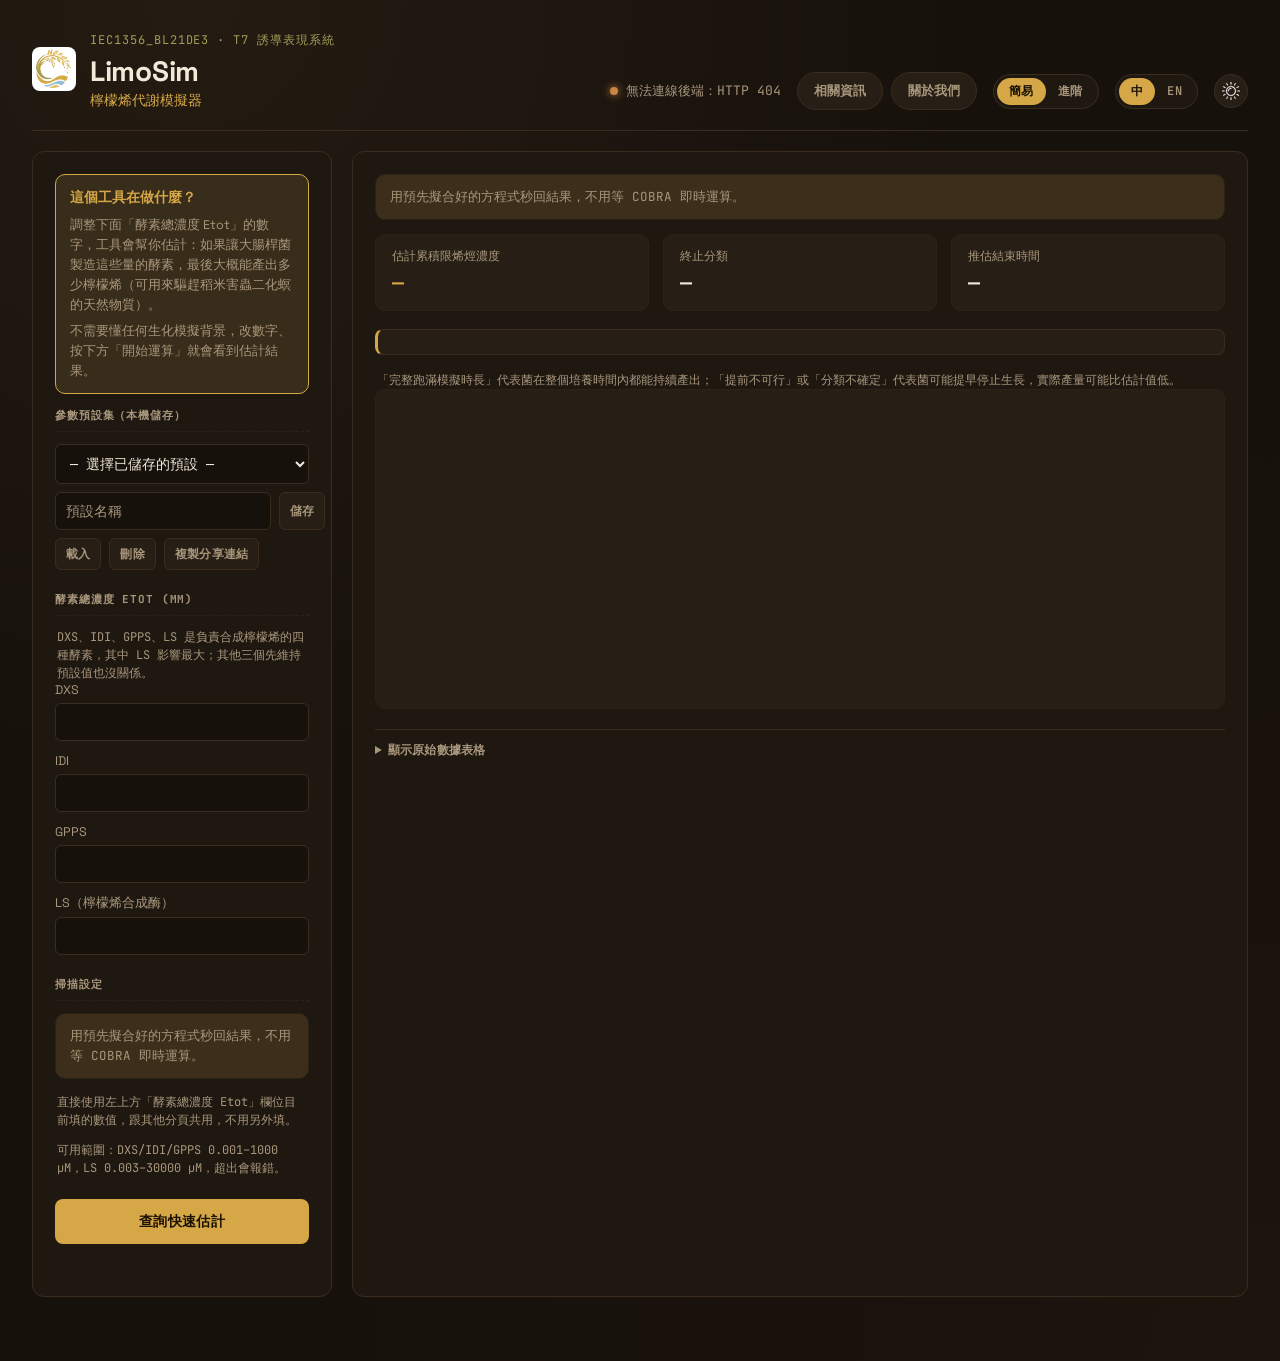
==== commit e3fbdda9: "add" ====
--- a/index.html
+++ b/index.html
@@ -3,7 +3,7 @@
 <head>
 <meta charset="UTF-8">
 <meta name="viewport" content="width=device-width, initial-scale=1.0">
-<title id="pageTitle">LimoneneCOBRA · dFBA 控制台</title>
+<title id="pageTitle">LimoSim · 檸檬烯代謝模擬器</title>
 <link rel="preconnect" href="https://fonts.googleapis.com">
 <link href="https://fonts.googleapis.com/css2?family=Space+Grotesk:wght@400;500;600;700&family=JetBrains+Mono:wght@400;500;600&display=swap" rel="stylesheet">
 <script src="https://cdn.plot.ly/plotly-2.32.0.min.js"></script>
@@ -50,6 +50,11 @@
 
 * { box-sizing: border-box; }
 
+/* 保險規則：有些區塊（例如 .mode-tabs）有 display: grid/flex 的作者樣式，
+   跟瀏覽器內建的 [hidden] { display: none } 同優先度時可能被蓋掉，
+   所以這裡用 !important 確保任何地方用 hidden 屬性都一定會被藏起來。 */
+[hidden] { display: none !important; }
+
 html, body {
   margin: 0;
   min-height: 100vh;
@@ -101,13 +106,20 @@
 }
 
 .header__title h1 {
-  margin: 6px 0 0;
-  font-size: 30px;
-  font-weight: 600;
+  margin: 4px 0 0;
+  font-size: 28px;
+  font-weight: 700;
   letter-spacing: -0.01em;
-}
-
-.header__accent { color: var(--accent); }
+  white-space: nowrap;
+}
+
+.header__tagline {
+  margin: 2px 0 0;
+  font-size: 14px;
+  font-weight: 500;
+  color: var(--accent);
+  white-space: nowrap;
+}
 
 .header__status {
   font-family: var(--font-mono);
@@ -229,6 +241,61 @@
 }
 .info-link-row:hover { border-color: var(--accent); }
 .info-link-row__arrow { color: var(--text-muted); }
+
+.info-block h3 {
+  margin: 16px 0 8px;
+  font-size: 14px;
+  font-weight: 700;
+  color: var(--text);
+}
+.info-block ul {
+  margin: 0 0 12px;
+  padding-left: 20px;
+}
+.info-block li {
+  font-size: 14px;
+  line-height: 1.75;
+  color: var(--text);
+  margin-bottom: 4px;
+}
+.info-block li strong { color: var(--accent); }
+.info-block .info-caveat {
+  background: var(--bg-panel-raised);
+  border-left: 3px solid var(--accent);
+  padding: 10px 14px;
+  border-radius: 0 8px 8px 0;
+  font-size: 13.5px;
+  color: var(--text-muted);
+  line-height: 1.7;
+  margin: 4px 0 10px;
+}
+.info-table-wrap {
+  overflow-x: auto;
+  margin: 6px 0 14px;
+  border: 1px solid var(--border-soft);
+  border-radius: 10px;
+}
+.info-table {
+  width: 100%;
+  min-width: 640px;
+  border-collapse: collapse;
+  font-size: 13px;
+}
+.info-table th, .info-table td {
+  text-align: left;
+  padding: 9px 12px;
+  border-bottom: 1px solid var(--border-soft);
+  vertical-align: top;
+  line-height: 1.6;
+  color: var(--text);
+}
+.info-table th {
+  background: var(--bg-panel-raised);
+  color: var(--text-muted);
+  font-weight: 600;
+  white-space: nowrap;
+}
+.info-table tr:last-child td { border-bottom: none; }
 
 
 .lang-toggle {
@@ -334,6 +401,7 @@
 
 @media (max-width: 880px) {
   .layout { grid-template-columns: 1fr; }
+  .mode-tabs { grid-template-columns: repeat(2, 1fr); }
 }
 
 .panel {
@@ -537,6 +605,9 @@
 }
 @media (max-width: 720px) {
   .chart-grid { grid-template-columns: 1fr; }
+  .metric-row { grid-template-columns: 1fr; }
+  .console__header { flex-wrap: wrap; gap: 12px; }
+  .header__title h1, .header__tagline { white-space: normal; }
 }
 
 .report-details {
@@ -578,6 +649,44 @@
   border: 1px solid var(--danger);
   color: var(--text);
 }
+.banner--warning strong {
+  display: block;
+  font-size: 13.5px;
+  font-weight: 700;
+  color: var(--danger);
+  margin-bottom: 6px;
+}
+.banner--warning p {
+  margin: 0;
+  color: var(--text-muted);
+}
+
+.banner--info {
+  background: color-mix(in srgb, var(--accent) 12%, var(--bg-panel-raised));
+  border: 1px solid var(--border-soft);
+  color: var(--text-muted);
+  font-family: var(--font-mono);
+  font-size: 12.5px;
+}
+
+/* 簡易模式的說明框：跟 .banner--info 不同，這裡是給一般使用者看的白話
+   說明文字，用一般字體（不是 mono）比較好讀，標題用強調色、內文用低調色。 */
+.banner--intro {
+  background: color-mix(in srgb, var(--accent) 10%, var(--bg-panel-raised));
+  border: 1px solid var(--accent);
+}
+.banner--intro strong {
+  display: block;
+  font-size: 13.5px;
+  font-weight: 700;
+  color: var(--accent);
+  margin-bottom: 6px;
+}
+.banner--intro p {
+  margin: 0 0 6px;
+  color: var(--text-muted);
+}
+.banner--intro p:last-child { margin-bottom: 0; }
 
 /* ---------- Results ---------- */
 .panel--results { min-height: 520px; }
@@ -594,6 +703,11 @@
   border: 1px solid var(--border-soft);
   border-radius: 10px;
   padding: 14px 16px;
+  /* grid 子項目預設 min-width 是 auto，長字串（像「完整跑滿模擬時長」這種
+     中文值）會撐破格子邊界溢出，不會自動換行。加 min-width: 0 讓格子能真的
+     被壓縮到 grid 軌道寬度，overflow-wrap 讓文字換行而不是溢出。 */
+  min-width: 0;
+  overflow-wrap: break-word;
 }
 
 .metric__label {
@@ -608,6 +722,7 @@
   font-family: var(--font-mono);
   font-size: 20px;
   font-weight: 600;
+  overflow-wrap: break-word;
 }
 
 .metric__value--accent { color: var(--accent); }
@@ -634,7 +749,8 @@
       <img class="header__logo" src="/assets/logo.png" alt="Logo" onerror="this.style.display='none'">
       <div>
         <span class="header__eyebrow" data-i18n="eyebrow">iEC1356_Bl21DE3 · T7 誘導表現系統</span>
-        <h1>LimoneneCOBRA <span class="header__accent" data-i18n="headerAccent">dFBA 控制台</span></h1>
+        <h1>LimoSim</h1>
+        <p class="header__tagline" data-i18n="headerAccent">檸檬烯代謝模擬器</p>
       </div>
     </div>
     <div class="header__right">
@@ -644,6 +760,10 @@
       <div class="header__nav-pills">
         <button class="pill-btn" id="navInfoBtn" type="button" data-i18n="navInfo">相關資訊</button>
         <button class="pill-btn" id="navAboutBtn" type="button" data-i18n="navAbout">關於我們</button>
+      </div>
+      <div class="lang-toggle" id="uiModeToggle">
+        <button class="lang-toggle__btn is-active" data-uimode="simple" data-i18n="uiModeSimple">簡易</button>
+        <button class="lang-toggle__btn" data-uimode="advanced" data-i18n="uiModeAdvanced">進階</button>
       </div>
       <div class="lang-toggle" id="langToggle">
         <button class="lang-toggle__btn is-active" data-lang="zh">中</button>
@@ -665,7 +785,7 @@
     </button>
     <button class="mode-tab" data-mode="scan">
       <span class="mode-tab__label" data-i18n="modeScanLabel">Etot 分析</span>
-      <span class="mode-tab__desc" data-i18n="modeScanDesc">單酵素掃描／自動最佳化</span>
+      <span class="mode-tab__desc" data-i18n="modeScanDesc">單酵素掃描／自動最佳化／快速估計</span>
     </button>
     <button class="mode-tab" data-mode="scan2d">
       <span class="mode-tab__label" data-i18n="modeScan2dLabel">多酵素掃描</span>
@@ -678,6 +798,12 @@
     <!-- ============ 左側：參數面板 ============ -->
     <section class="panel panel--controls">
 
+      <div class="banner banner--intro" id="simpleIntroPanel" hidden>
+        <strong data-i18n="simpleIntroTitle">這個工具在做什麼？</strong>
+        <p data-i18n="simpleIntroBody1">調整下面「酵素總濃度 Etot」的數字，工具會幫你估計：如果讓大腸桿菌製造這些量的酵素，最後大概能產出多少檸檬烯（可用來驅趕稻米害蟲二化螟的天然物質）。</p>
+        <p data-i18n="simpleIntroBody2">不需要懂任何生化模擬背景，改數字、按下方「開始運算」就會看到估計結果。</p>
+      </div>
+
       <div class="field-group">
         <h2 class="field-group__title" data-i18n="presetTitle">參數預設集（本機儲存）</h2>
         <div class="preset-row" style="margin-bottom: 8px;">
@@ -698,6 +824,7 @@
 
       <div class="field-group">
         <h2 class="field-group__title" data-i18n="etotTitle">酵素總濃度 Etot (µM)</h2>
+        <p class="hint" id="etotSimpleHint" data-i18n="etotSimpleHint" hidden>DXS、IDI、GPPS、LS 是負責合成檸檬烯的四種酵素，其中 LS 影響最大；其他三個先維持預設值也沒關係。</p>
         <div class="field" data-enzyme="DXS">
           <label for="etot-DXS">DXS</label>
           <input type="number" id="etot-DXS" step="0.01" min="0">
@@ -716,7 +843,7 @@
         </div>
       </div>
 
-      <div class="field-group">
+      <div class="field-group" id="mediumFieldGroup">
         <h2 class="field-group__title" data-i18n="mediumTitle">培養基與路徑邊界（可調）</h2>
         <div class="field">
           <label for="glycerolUptake" data-i18n="glycerolUptakeLabel">甘油攝取上限 (mmol/gDW/h)</label>
@@ -751,12 +878,12 @@
 
       <div class="field-group" id="scanFieldGroup" hidden>
         <h2 class="field-group__title" data-i18n="scanTitle">掃描設定</h2>
-        <div class="field">
+        <div class="field" id="scanSubModeField">
           <label for="scanSubMode" data-i18n="scanSubModeLabel">分析方式</label>
           <select id="scanSubMode">
             <option value="manual" data-i18n="scanSubModeManual">手動掃描（指定範圍）</option>
             <option value="optimize" data-i18n="scanSubModeOptimize">自動最佳化（Nelder-Mead）</option>
-            <option value="surrogate" data-i18n="scanSubModeSurrogate">快速估計（外部代理模型）</option>
+            <option value="surrogate" data-i18n="scanSubModeSurrogate" selected>快速估計（外部代理模型）</option>
           </select>
         </div>
         <div id="scanManualFields">
@@ -783,10 +910,9 @@
           <p class="hint" data-i18n="optimizeHint">從目前 Etot 欄位的數值開始搜尋，用穩態 FBA（非 dFBA）當目標函數，找出讓限烯烴通量最大化的 Etot(DXS/IDI/GPPS/LS) 組合。次數越多越準，但也越慢。</p>
         </div>
         <div id="scanSurrogateFields" hidden>
-          <div class="banner banner--warning" data-i18n="surrogateWarning">
-            這個結果不是本工具即時跑 COBRA 算出來的，是另一條外部流程宣稱用 MATLAB 對同一份模型做過完整 Etot 掃描後擬合出的方程式估計值。已實際重新載入模型交叉核對：這批結果用的是 BIOMASS_Ec_iJO1366_core_53p95M，跟本工具其他計算（FBA／dFBA／Etot 分析）依團隊決定固定使用的 BIOMASS_Ec_iJO1366_WT_53p95M 不是同一個假設——在這個簡化培養基下 _WT_ 生長速率會是 0（缺 B12 輔酶與 colipa_e 兩個前驅物），所以這裡的數字不能直接跟本工具其他結果比較或加總。
-          </div>
-          <p class="hint" data-i18n="surrogateUsesSharedEtot">直接使用左上方「酵素總濃度 Etot」欄位目前填的四個數值（DXS/IDI/GPPS/LS），跟其他分頁共用同一組輸入，不用另外填。注意這裡的可用範圍比較窄：DXS/IDI/GPPS 是 0.001–1000 µM，LS 是 0.003–30000 µM，超出範圍會直接報錯。</p>
+          <div class="banner banner--info" data-i18n="surrogateWarning">用預先擬合好的方程式秒回結果，不用等 COBRA 即時運算。</div>
+          <p class="hint" data-i18n="surrogateUsesSharedEtotP1">直接使用左上方「酵素總濃度 Etot」欄位目前填的四個數值（DXS/IDI/GPPS/LS），跟其他分頁共用同一組輸入，不用另外填。</p>
+          <p class="hint" data-i18n="surrogateUsesSharedEtotP2">注意這裡的可用範圍比較窄：DXS/IDI/GPPS 是 0.001–1000 µM，LS 是 0.003–30000 µM，超出範圍會直接報錯。</p>
         </div>
       </div>
 
@@ -868,7 +994,7 @@
         <p class="hint" id="scanMultiGridHint" data-i18n="scanMultiHint">超過 2 個酵素時，圖表只會畫出「X 軸酵素 × Y 軸酵素」這兩軸的熱力圖，其餘酵素用下方的下拉選單挑一個固定值當切片看；總格點數（各酵素數值個數相乘）上限 2000，太多會跑很久或直接被拒絕。</p>
       </div>
 
-      <div class="field-group">
+      <div class="field-group" id="inductionFieldGroup">
         <h2 class="field-group__title" data-i18n="inductionTitle">誘導與生長設定</h2>
         <div class="field" id="inducedField">
           <label for="induced" data-i18n="inducedLabel">誘導狀態</label>
@@ -1066,9 +1192,7 @@
       </div>
 
       <div id="surrogateResults" class="result-block" hidden>
-        <div class="banner banner--warning" data-i18n="surrogateWarning">
-          這個結果不是本工具即時跑 COBRA 算出來的，是另一條外部流程宣稱用 MATLAB 對同一份模型做過完整 Etot 掃描後擬合出的方程式估計值。本工具沒有獨立重跑驗證過這批數字的真實性，請跟「Etot 分析」（即時 COBRA 計算）交叉比對後再採信。
-        </div>
+        <div class="banner banner--info" data-i18n="surrogateWarning">用預先擬合好的方程式秒回結果，不用等 COBRA 即時運算。</div>
         <div class="metric-row">
           <div class="metric">
             <span class="metric__label" data-i18n="surrogateLimoneneLabel">估計累積限烯烴濃度</span>
@@ -1084,6 +1208,7 @@
           </div>
         </div>
         <p class="summary-line" id="surrogateSummaryLine"></p>
+        <p class="hint" id="surrogateSimpleHint" data-i18n="surrogateSimpleHint" hidden>「完整跑滿模擬時長」代表菌在整個培養時間內都能持續產出；「提前不可行」或「分類不確定」代表菌可能提早停止生長，實際產量可能比估計值低。</p>
         <div id="surrogateCurveChart" class="chart"></div>
 
         <details class="report-details">
@@ -1115,23 +1240,165 @@
     </div>
     <div class="info-page__body">
       <div class="info-block">
-        <h2 data-i18n="info1Title">1. 什麼是基因體尺度代謝模型（GSMM）與通量平衡分析（FBA）</h2>
-        <p data-i18n="info1Body">GSMM 把一個生物已知的所有代謝反應整理成數學模型，FBA 在「質量守恆」與各反應通量上下限的限制下，求解出讓某個目標（例如生長速率、或某個產物的分泌速率）最大化的通量分布。這是本工具背後 FBA／dFBA 模擬的理論基礎。</p>
+        <h2 data-i18n="info1Title">1. 為什麼要用 COBRA：先在電腦裡跑一次，省下 Wet-Lab 的時間</h2>
+        <p data-i18n="info1Body1">為了節省 Wet-Lab 實際操作與試錯的成本，我們用 COBRA 模擬大腸桿菌生產檸檬烯時的代謝通量，讓「細胞工廠」先在電腦裡運轉過一輪，再決定真正值得優先測試的實驗方向。</p>
+        <p data-i18n="info1Body2">一個細胞同時進行著數千條化學反應：碳源被吸收後，可能用於生長、產生能量、製造副產物，也可能流入我們想建立的檸檬烯生合成路徑。只看單一基因或酵素，往往無法預測整個細胞最後怎麼分配資源，所以我們用 COBRA Toolbox 分析大腸桿菌的基因體尺度代謝模型。</p>
+        <p data-i18n="info1Body3">COBRA 是 Constraint-Based Reconstruction and Analysis（限制式重建與分析）的縮寫。它不是單一模型，也不等同於 FBA，而是一整套在 MATLAB 中操作、修改與分析代謝網路的方法集合，可用於研究微生物、人體代謝、微生物群落與生物製程，並支援模型重建、通量分析、基因剔除、菌株設計、資料整合與網路視覺化。本網頁工具是同一套分析邏輯的 Python／cobrapy 重新實作版本。</p>
+        <a class="info-link" href="https://opencobra.github.io/cobratoolbox/" target="_blank" rel="noopener" data-i18n="info1Link">COBRA Toolbox 官方網站 →</a>
+      </div>
+
+      <div class="info-block">
+        <h2 data-i18n="info10Title">2. 模型與參數來源</h2>
+        <p data-i18n="info10Body1">代謝模型基礎為大腸桿菌基因體尺度模型 iEC1356_Bl21DE3，異源路徑與培養基／誘導參數的設定邏輯整理自團隊內部的 LimoneneCOBRA 系列腳本（MATLAB COBRA Toolbox 版本），本網頁工具是同一套邏輯的 Python／cobrapy 重新實作版本。</p>
+        <p data-i18n="info10Body2">培養基與 biomass 目標反應目前對齊到 LimoneneCOBRA 系列後期採用的 V9 設定（biomass 使用 BIOMASS_Ec_iJO1366_core_53p95M，胺基酸均勻攝取而非按比例分配）；「快速估計」分頁用的方程式與其結構稽核（DXS/IDI/GPPS 對這個模型的可行解沒有影響）則來自團隊另一條獨立的 MATLAB 稽核／驗證流程。</p>
+        <a class="info-link-row" href="https://opencobra.github.io/cobratoolbox/" target="_blank" rel="noopener">
+          <span data-i18n="info10LinkToolbox">COBRA Toolbox 官方網站</span><span class="info-link-row__arrow">→</span>
+        </a>
+        <a class="info-link-row" href="https://www.nature.com/articles/s41596-018-0098-2" target="_blank" rel="noopener">
+          <span data-i18n="info10LinkPaper">Heirendt et al., 2019, Nature Protocols（COBRA Toolbox v3.0）</span><span class="info-link-row__arrow">→</span>
+        </a>
+        <a class="info-link-row" href="https://opencobra.github.io/cobratoolbox/stable/modules/analysis/dynamicFBA/" target="_blank" rel="noopener">
+          <span data-i18n="info10LinkDfba">COBRA dynamicFBA 官方文件</span><span class="info-link-row__arrow">→</span>
+        </a>
       </div>
       <div class="info-block">
-        <h2 data-i18n="info2Title">2. T7 誘導表現系統與 IPTG 誘導原理</h2>
-        <p data-i18n="info2Body">本專案使用的異源檸檬烯合成路徑（DXS、IDI、GPPS、LS）由 T7 啟動子控制，平常受 lac 阻遏蛋白抑制、幾乎不表現；加入 IPTG 後阻遏蛋白被解除，酵素表現量隨時間逐漸提升（誘導斜坡），直到達到穩定的誘導後表現量。模擬裡的「IPTG 加入時間」與「誘導斜坡時間」對應的就是這個生物學機制。</p>
+        <h2 data-i18n="info2Title">3. FBA：在一個時間點詢問細胞「能做什麼」</h2>
+        <p data-i18n="info2Body1">通量平衡分析（Flux Balance Analysis, FBA）研究代謝通量，也就是物質通過每條反應的速率，主要採用三類資訊：每條反應消耗與產生哪些物質；反應的方向及速率上下限；一個要最佳化的目標（例如生長最快、或檸檬烯產率最高）。</p>
+        <p data-i18n="info2Body2">核心條件通常寫成 Sv = 0，其中 S 是代謝網路的化學計量矩陣，v 是所有反應的通量——表示在所分析的瞬間，細胞內中間代謝物的產生與消耗大致平衡。</p>
+        <p><strong data-i18n="info2ListTitle">在本專案中，FBA 可以回答：</strong></p>
+        <ul>
+          <li data-i18n="info2Li1">在指定培養基中，細胞是否能夠生長？</li>
+          <li data-i18n="info2Li2">新加入的檸檬烯路徑在化學計量上是否可行？</li>
+          <li data-i18n="info2Li3">理論上最多能產生多少檸檬烯？</li>
+          <li data-i18n="info2Li4">碳源、氧氣或某條反應受到限制時，結果如何改變？</li>
+          <li data-i18n="info2Li5">碳流可能經過哪些路徑？</li>
+          <li data-i18n="info2Li6">細胞生長與產品生產之間是否存在取捨？</li>
+        </ul>
+        <p data-i18n="info2Body3">FBA 的優勢是不用取得每一種酵素的完整動力學資料，就能分析數千條反應；但它給出的是特定條件下的「代謝快照」，本身不描述濃度隨時間的變化——本工具的「FBA」分頁做的正是這件事：在你設定的培養基與酵素量下，求一次快照。</p>
+        <a class="info-link" href="https://opencobra.github.io/cobratoolbox/stable/tutorials/" target="_blank" rel="noopener" data-i18n="info2Link">COBRA Toolbox 教學文件（含 FBA） →</a>
       </div>
+
       <div class="info-block">
-        <h2 data-i18n="info3Title">3. 檸檬烯生合成路徑</h2>
-        <p data-i18n="info3Body">路徑大致是：MEP 路徑（DXS 等原生/異源酵素）產生異戊烯焦磷酸（IPP）與其異構物 DMAPP → IDI 讓兩者互相轉換 → GPPS 把 IPP/DMAPP 縮合成香葉基焦磷酸（GPP）→ 限烯烴合成酶（LS）把 GPP 轉成檸檬烯後分泌到胞外。</p>
+        <h2 data-i18n="info3Title">4. 不只一個答案：從單一解到完整的可能範圍</h2>
+        <p data-i18n="info3Body1">單次 FBA 可能只回傳其中一個最佳解，但細胞往往有多條路徑能達成相同目標，所以還需要其他分析方法，才能看到「解的範圍」而不只是「一個解」。</p>
+        <div class="info-table-wrap">
+          <table class="info-table">
+            <thead>
+              <tr>
+                <th data-i18n="info3ColMethod">方法</th>
+                <th data-i18n="info3ColQuestion">可以回答的問題</th>
+                <th data-i18n="info3ColMeaning">對本專案的意義</th>
+                <th data-i18n="info3ColTool">本工具對應</th>
+              </tr>
+            </thead>
+            <tbody>
+              <tr>
+                <td>FBA</td>
+                <td data-i18n="info3Q1">在目前條件下能否生長或生產？理論最大通量是多少？</td>
+                <td data-i18n="info3M1">確認檸檬烯路徑能否與 BL21(DE3) 原有代謝網路連接</td>
+                <td data-i18n="info3T1">「FBA」分頁</td>
+              </tr>
+              <tr>
+                <td data-i18n="info3MethodFVA">通量變異分析（FVA）</td>
+                <td data-i18n="info3Q2">在維持相同目標時，每條反應可能落在哪個範圍？</td>
+                <td data-i18n="info3M2">區分必要反應、替代路徑與不確定通量</td>
+                <td data-i18n="info3T2">目前只用在內部驗證，尚未開放成獨立分頁</td>
+              </tr>
+              <tr>
+                <td data-i18n="info3MethodEnv">生產包絡線</td>
+                <td data-i18n="info3Q3">固定不同生長速率後，產品的最低與最高產率是多少？</td>
+                <td data-i18n="info3M3">顯示生長與檸檬烯生產的取捨，判斷產品是否與生長耦合</td>
+                <td data-i18n="info3T3">對應「自動最佳化」在不同生長下限找最佳解的概念</td>
+              </tr>
+              <tr>
+                <td data-i18n="info3MethodCap">酵素容量限制</td>
+                <td data-i18n="info3Q4">某條反應是否受酵素數量或催化速率限制？</td>
+                <td data-i18n="info3M4">以 Vmax = kcat × Etot 限制 GPPS、LS 等反應</td>
+                <td data-i18n="info3T4">「Etot 分析」與「多酵素掃描」左側的酵素總濃度輸入</td>
+              </tr>
+              <tr>
+                <td data-i18n="info3MethodScan">參數掃描</td>
+                <td data-i18n="info3Q5">改變誘導時間、培養基或酵素量時，哪些變數最重要？</td>
+                <td data-i18n="info3M5">把大量可能的實驗條件縮小成值得優先測試的範圍</td>
+                <td data-i18n="info3T5">「Etot 分析」（手動掃描／自動最佳化／快速估計）與「多酵素掃描」</td>
+              </tr>
+              <tr>
+                <td>dFBA</td>
+                <td data-i18n="info3Q6">生物量、營養與產品何時改變？何時耗盡或停止生產？</td>
+                <td data-i18n="info3M6">模擬培養與 IPTG 誘導的完整時間歷程</td>
+                <td data-i18n="info3T6">「dFBA」分頁</td>
+              </tr>
+            </tbody>
+          </table>
+        </div>
+        <p data-i18n="info3Body2">COBRA Toolbox 也提供基因／反應剔除、OptKnock、OptForce、通量取樣與多體學資料整合等工具，未來可以進一步用來尋找可能提升檸檬烯生產的改造策略——這些目前還不在本工具的功能範圍內。</p>
       </div>
+
       <div class="info-block">
-        <h2 data-i18n="info4Title">4. 模型與參數來源</h2>
-        <p data-i18n="info4Body">代謝模型基礎為大腸桿菌基因體尺度模型 iEC1356_Bl21DE3，異源路徑與培養基／誘導參數的設定邏輯整理自團隊內部的 LimoneneCOBRA 系列腳本（MATLAB COBRA Toolbox 版本），這個網頁工具是同一套邏輯的 Python／cobrapy 重新實作版本。</p>
-        <p class="info-placeholder-hint" data-i18n="infoSourcesTodo">（這裡可以放你們實際引用的文獻連結，例如 iEC1356 模型原始論文、T7 誘導動力學參考資料等——把下面的連結網址換成真的即可）</p>
-        <a class="info-link" href="#" target="_blank" rel="noopener" data-i18n="infoLinkPlaceholder">延伸閱讀連結（請替換成實際網址）→</a>
+        <h2 data-i18n="info4Title">5. dFBA：把代謝快照串成培養過程</h2>
+        <p data-i18n="info4Body1">動態通量平衡分析（Dynamic Flux Balance Analysis, dFBA）在每個時間步驟重新執行一次 FBA，再依照預測到的攝取、生長與分泌通量，更新培養液中的營養濃度、細胞生物量、副產物與目標產品的累積量，以及下一個時間點可用的反應上限。</p>
+        <p><strong data-i18n="info4ListTitle">因此，dFBA 能回答 FBA 無法直接回答的時間問題：</strong></p>
+        <ul>
+          <li data-i18n="info4Li1">甘油會在什麼時候耗盡？</li>
+          <li data-i18n="info4Li2">IPTG 應在生長早期、對數期還是稍晚加入？</li>
+          <li data-i18n="info4Li3">誘導後，細胞會優先繼續生長，還是把碳流轉向檸檬烯？</li>
+          <li data-i18n="info4Li4">磷酸鹽、胺基酸或氧氣何時可能成為限制？</li>
+          <li data-i18n="info4Li5">檸檬烯生產何時開始、何時停止，最終累積多少？</li>
+        </ul>
+        <p data-i18n="info4Body2">需要特別說明的是，dFBA 並沒有完全取消 Sv = 0，它通常仍假設每個短時間步驟內的細胞內代謝處於準穩態，只是培養液、細胞量與邊界條件會隨時間更新。COBRA Toolbox 內建的 dynamicFBA 也是採用逐步重解 FBA 的靜態最佳化方法——本工具的 dFBA 引擎在每一步都用 pFBA（parsimonious FBA）求解，並用跟 COBRA dynamicFBA 相同的解析質量平衡公式積分生物量與濃度，這也是本工具能跟外部 MATLAB 結果對到 0.000000% 相對誤差的原因之一。</p>
+        <a class="info-link" href="https://opencobra.github.io/cobratoolbox/stable/modules/analysis/dynamicFBA/" target="_blank" rel="noopener" data-i18n="info4Link">COBRA dynamicFBA 官方文件 →</a>
       </div>
+
+      <div class="info-block">
+        <h2 data-i18n="info5Title">6. T7 誘導表現系統與 IPTG 誘導原理</h2>
+        <p data-i18n="info5Body">本專案使用的異源檸檬烯合成路徑（DXS、IDI、GPPS、LS）由 T7 啟動子控制，平常受 lac 阻遏蛋白抑制、幾乎不表現；加入 IPTG 後阻遏蛋白被解除，酵素表現量隨時間逐漸提升（誘導斜坡），直到達到穩定的誘導後表現量。模擬裡的「IPTG 加入時間」與「誘導斜坡時間」對應的就是這個生物學機制；本工具預設的誘導時間（4 小時）與模擬總長（25 小時）沿用團隊 LimoneneCOBRA 系列腳本一路驗證下來的設定。</p>
+      </div>
+
+      <div class="info-block">
+        <h2 data-i18n="info6Title">7. 檸檬烯生合成路徑</h2>
+        <p data-i18n="info6Body">路徑大致是：MEP 路徑（DXS 等原生／異源酵素）產生異戊烯焦磷酸（IPP）與其異構物 DMAPP → IDI 讓兩者互相轉換 → GPPS 把 IPP/DMAPP 縮合成香葉基焦磷酸（GPP）→ 檸檬烯合成酶（LS）把 GPP 轉成檸檬烯後分泌到胞外。DXS、IDI、GPPS、LS 這四個酵素的總濃度（Etot），就是左側「酵素總濃度」欄位、以及「Etot 分析」／「多酵素掃描」要調的東西。</p>
+      </div>
+
+      <div class="info-block">
+        <h2 data-i18n="info7Title">8. COBRA 對我們檸檬烯專案的具體貢獻</h2>
+        <p data-i18n="info7Intro">我們以大腸桿菌 BL21(DE3) 的基因體尺度模型為底圖，加入受 T7／IPTG 誘導控制的代謝改造，以及由 GPP 通往檸檬烯的 GPPS–LS 生合成路徑，讓我們能在真正培養細胞以前，先建立一座可測試的「數位細胞工廠」。目前模型主要帶來五項貢獻：</p>
+        <ul>
+          <li><strong data-i18n="info7Li1Lead">確認路徑是否完整可行——</strong><span data-i18n="info7Li1Body">模型可檢查碳源能否經由中央代謝、MEP 路徑、GPP，最後轉換並排出檸檬烯，避免只看基因清單而忽略全細胞的物質平衡。</span></li>
+          <li><strong data-i18n="info7Li2Lead">建立生長與生產的共同尺度——</strong><span data-i18n="info7Li2Body">不只計算「有沒有檸檬烯通量」，也比較不同生長速率下可能達到的檸檬烯產率，讓生長與生產之間的競爭可以被量化。</span></li>
+          <li><strong data-i18n="info7Li3Lead">找出「增加碳源不一定增加產品」的原因——</strong><span data-i18n="info7Li3Body">模擬顯示，在目前參數設定下，單純增加甘油並不必然提高檸檬烯產量；進一步的上限與包絡分析指出 LS 反應會先碰到設定的容量上限，而其他受測酵素尚未達上限，這使研究方向從「繼續增加碳源」轉向「確認 LS 的實際催化能力與表現量」。</span></li>
+          <li><strong data-i18n="info7Li4Lead">把 IPTG 誘導納入時間模型——</strong><span data-i18n="info7Li4Body">擴充 dFBA，使模型能區分誘導前與誘導後的酵素表現，並追蹤生物量、甘油、磷酸鹽、胺基酸與檸檬烯隨時間的變化，誘導時間因而不再只是經驗選擇，而能先透過模擬縮小實驗範圍。</span></li>
+          <li><strong data-i18n="info7Li5Lead">決定下一個最值得做的實驗——</strong><span data-i18n="info7Li5Body">Etot 掃描能顯示預測對酵素量有多敏感；但要進一步區分「LS 數量不足」、「LS 的 kcat 太低」或「GPP 供應不連續」，仍需要實測 LS 的酵素量，並加入或量測 GPP 濃度與 Michaelis–Menten 飽和效應——模型的價值就在於指出哪些量測最能消除目前的不確定性。</span></li>
+        </ul>
+      </div>
+
+      <div class="info-block">
+        <h2 data-i18n="info8Title">9. 我們如何看待模型結果</h2>
+        <p data-i18n="info8Body1">COBRA 模型不是細胞的完美複製，也不是實驗的替代品。它的所有結論都應理解為：在目前代謝網路、培養條件、反應上下限與最佳化假設之下，細胞可能呈現的行為。</p>
+        <p data-i18n="info8Body2">傳統 FBA 不會自動描述基因調控、酵素合成延遲、細胞毒性、氧氣傳質或細胞內代謝物濃度；這些因素必須透過額外限制、動力學方程或實驗資料加入。特別是 GPP 等細胞內濃度，不能僅由一般 dFBA 的胞外濃度更新直接得到。</p>
+        <p data-i18n="info8Body3">因此，COBRA 對本專案最重要的貢獻，不是宣稱它已經知道細胞的唯一答案，而是把模糊的生物學直覺轉換成可計算、可比較、也可被實驗推翻的問題：檸檬烯能不能被製造？理論上能製造多少？限制發生在哪裡？何時發生？以及我們下一步最應該量測什麼？</p>
+      </div>
+
+      <div class="info-block">
+        <h2 data-i18n="info9Title">10. 模型的演進：從 Limonene001 到快速估計方程式</h2>
+        <p data-i18n="info9Intro">「能否讓改造過的大腸桿菌一邊產檸檬烯、一邊維持自己的生長？」這個問題催生了一系列模型（LimoneneCOBRA001–009），每一版都針對前一版留下的限制做調整——從加入路徑、加上時間軸，到把酵素量變成可以掃描的變數。以下是精簡版的演進紀錄：</p>
+        <ul>
+          <li><strong data-i18n="info9V1Lead">Limonene001</strong><span data-i18n="info9V1Body"> — 在 iEC1356 模型裡加入異源 GPPS、LS（Mentha spicata 檸檬烯合成酶）反應與胞外運輸，做第一次靜態 FBA，只有一張「快照」，沒有時間軸。</span></li>
+          <li><strong data-i18n="info9V2Lead">Limonene002</strong><span data-i18n="info9V2Body"> — 加入 dFBA 與 IPTG 誘導開關，讓表現量在誘導後隨時間上升，並用「T7 burden」反應把強制表現的 ATP 成本算進去。</span></li>
+          <li><strong data-i18n="info9V3Lead">Limonene003</strong><span data-i18n="info9V3Body"> — 明確定義培養基（M9-like，甘油／氨／磷酸鹽／鹽類／氧氣各給明確攝取上限），不再讓模型預設可以吃任何東西。</span></li>
+          <li><strong data-i18n="info9V4Lead">Limonene004</strong><span data-i18n="info9V4Body"> — 把兩階段目標（先衝產物、再衝生長）簡化成一階段（在最低生長限制下直接衝產物），生長下限提高到 10%。</span></li>
+          <li><strong data-i18n="info9V5Lead">Limonene005</strong><span data-i18n="info9V5Body"> — 培養基換成 TB-like 豐富培養基（用胺基酸攝取代表 tryptone/yeast extract 的貢獻），並固定生長速率以便公平比較不同培養基。</span></li>
+          <li><strong data-i18n="info9V6Lead">Limonene006</strong><span data-i18n="info9V6Body"> — 加入通量變異分析（FVA），在每個模擬狀態同時算出「最小可行」與「最大可行」的檸檬烯通量範圍，不只看單一被選中的解。</span></li>
+          <li><strong data-i18n="info9V7Lead">Limonene007</strong><span data-i18n="info9V7Body"> — 把粗略的反應上限，換成用 kcat × Etot 算出來的酵素容量，DXS／IDI／GPPS／LS 各自有自己受 T7 控制的複製反應。</span></li>
+          <li><strong data-i18n="info9V8Lead">Limonene008</strong><span data-i18n="info9V8Body"> — 把整個模擬包成可重複呼叫的函式，誘導時間、初始條件、模擬長度都能當參數帶入，不用每次改程式碼；甘油／氧氣攝取上限也開始參數化。</span></li>
+          <li><strong data-i18n="info9V9Lead">2026 年 7 月的包絡線研究</strong><span data-i18n="info9V9Body"> — 比較「只開 LS」跟「開全部工程酵素」兩種設定下的生產包絡線，指出低 LS Vmax 是當時設定下的瓶頸。</span></li>
+          <li><strong data-i18n="info9V10Lead">Limonene009</strong><span data-i18n="info9V10Body"> — 把固定 Vmax 換成「kcat × Etot（可調的酵素總濃度）」，DXS／IDI／GPPS／LS 從此可以被單獨掃描；生長下限也改成參照「當下動態狀態」，不再固定用最初的最大生長速率。</span></li>
+          <li><strong data-i18n="info9V11Lead">V9 延伸版</strong><span data-i18n="info9V11Body"> — 記錄每一步實際用到的通量與容量上限，畫出「容量利用率」，並用 FVA／通量取樣在完成模擬的某個時間點重建真正的邊界條件，而不是拿誘導前的模型硬套。</span></li>
+          <li><strong data-i18n="info9V12Lead">2026 年 9 月的成果庫</strong><span data-i18n="info9V12Body"> — 把 V9 累積的 2,382 筆 MATLAB dFBA 紀錄，壓縮成一組只吃 LS Etot 的分段三次方程式，另外用 2,048 筆全新四維獨立採樣點驗證，最大相對誤差 0.8295%——這就是本工具「快速估計」分頁背後的那套方程式。</span></li>
+        </ul>
+        <p data-i18n="info9Verify">「快速估計」上線後，我們另外用本工具自己的 dFBA 引擎（跟外部 V9 對齊同一套 biomass 目標反應與培養基設定）在 LS = 3、1000、3000 µM 三個測試點重新驗證了這套方程式——直接跑一次即時 dFBA、逐格比對數值與提前終止的時間，結果完全一致（相對誤差 0.000000%），包括 LS = 3000 µM 那組提前於 13.5 小時判定不可行的終止時間點也精確吻合。這代表「快速估計」不只是外部宣稱自洽，本工具自己也拿獨立跑出來的數字對照過一次。</p>
+        <div class="info-caveat" data-i18n="info9Caveat">這個結論適用於這一個 archived 模型、這一組模擬條件，不代表 DXS、IDI、GPPS 在真實生物系統裡永遠不重要——只是在這個特定的計算模型與培養基設定下，它們的攝取／容量上限鬆到不會卡住任何最佳解。</div>
+      </div>
+
     </div>
   </section>
 
@@ -1196,9 +1463,9 @@
 /* ================= i18n ================= */
 const I18N = {
   zh: {
-    pageTitle: "LimoneneCOBRA · dFBA 控制台",
+    pageTitle: "LimoSim · 檸檬烯代謝模擬器",
     eyebrow: "iEC1356_Bl21DE3 · T7 誘導表現系統",
-    headerAccent: "dFBA 控制台",
+    headerAccent: "檸檬烯代謝模擬器",
     checking: "檢查模型中…",
     ready: "模型與參數已就緒",
     connectError: (msg) => `無法連線後端：${msg}`,
@@ -1209,8 +1476,9 @@
     modeScan2dLabel: "多酵素掃描",
     modeScan2dDesc: "2~4 酵素交叉掃描",
     runSurrogate: "查詢快速估計",
-    surrogateWarning: "這個結果不是本工具即時跑 COBRA 算出來的，是另一條外部流程宣稱用 MATLAB 對同一份模型做過完整 Etot 掃描後擬合出的方程式估計值。已實際重新載入模型交叉核對：這批結果用的是 BIOMASS_Ec_iJO1366_core_53p95M，跟本工具其他計算（FBA／dFBA／Etot 分析）依團隊決定固定使用的 BIOMASS_Ec_iJO1366_WT_53p95M 不是同一個假設——在這個簡化培養基下 _WT_ 生長速率會是 0（缺 B12 輔酶與 colipa_e 兩個前驅物），所以這裡的數字不能直接跟本工具其他結果比較或加總。",
-    surrogateUsesSharedEtot: "直接使用左上方「酵素總濃度 Etot」欄位目前填的四個數值（DXS/IDI/GPPS/LS），跟其他分頁共用同一組輸入，不用另外填。注意這裡的可用範圍比較窄：DXS/IDI/GPPS 是 0.001–1000 µM，LS 是 0.003–30000 µM，超出範圍會直接報錯。",
+    surrogateWarning: "用預先擬合好的方程式秒回結果，不用等 COBRA 即時運算。",
+    surrogateUsesSharedEtotP1: "直接使用左上方「酵素總濃度 Etot」欄位目前填的數值，跟其他分頁共用，不用另外填。",
+    surrogateUsesSharedEtotP2: "可用範圍：DXS/IDI/GPPS 0.001–1000 µM，LS 0.003–30000 µM，超出會報錯。",
     surrogateLimoneneLabel: "估計累積限烯烴濃度",
     surrogateTerminationLabel: "終止分類",
     surrogateEndpointLabel: "推估結束時間",
@@ -1286,8 +1554,10 @@
     runFba: "執行 FBA",
     runDfba: "執行 dFBA 模擬",
     runScan: "執行 Etot 掃描",
-    runScan2d: "執行雙酵素掃描",
-    computing: "計算中…（掃描／2D 掃描已平行運算加速，多核心機器上會快很多）",
+    runScan2dN: (n) => `執行 ${n} 酵素掃描`,
+    computingParallel: "計算中…（多個網格點平行運算加速，多核心機器上會快很多）",
+    computingSurrogate: "查詢中…（純數學公式，毫秒等級，不跑 COBRA）",
+    computingSimple: "計算中…",
     done: "完成。",
     errorPrefix: (msg) => `錯誤：${msg}`,
     solverStatus: (s) => `求解狀態：${s}`,
@@ -1338,6 +1608,13 @@
     exportPng: "匯出圖片",
     exportNoData: "尚無可匯出的結果，請先執行一次",
     compareRunLabel: (n) => `第 ${n} 次`,
+    uiModeSimple: "簡易",
+    uiModeAdvanced: "進階",
+    simpleIntroTitle: "這個工具在做什麼？",
+    simpleIntroBody1: "調整下面「酵素總濃度 Etot」的數字，工具會幫你估計：如果讓大腸桿菌製造這些量的酵素，最後大概能產出多少檸檬烯（可用來驅趕稻米害蟲二化螟的天然物質）。",
+    simpleIntroBody2: "不需要懂任何生化模擬背景，改數字、按下方「開始運算」就會看到估計結果。",
+    etotSimpleHint: "DXS、IDI、GPPS、LS 是負責合成檸檬烯的四種酵素，其中 LS 影響最大；其他三個先維持預設值也沒關係。",
+    surrogateSimpleHint: "「完整跑滿模擬時長」代表菌在整個培養時間內都能持續產出；「提前不可行」或「分類不確定」代表菌可能提早停止生長，實際產量可能比估計值低。",
     mediumTitle: "培養基與路徑邊界（可調）",
     glycerolUptakeLabel: "甘油攝取上限 (mmol/gDW/h)",
     oxygenUptakeLabel: "氧氣攝取上限 (mmol/gDW/h)",
@@ -1397,16 +1674,116 @@
     navInfo: "相關資訊",
     navAbout: "關於我們",
     navBack: "← 返回",
-    info1Title: "1. 什麼是基因體尺度代謝模型（GSMM）與通量平衡分析（FBA）",
-    info1Body: "GSMM 把一個生物已知的所有代謝反應整理成數學模型，FBA 在「質量守恆」與各反應通量上下限的限制下，求解出讓某個目標（例如生長速率、或某個產物的分泌速率）最大化的通量分布。這是本工具背後 FBA／dFBA 模擬的理論基礎。",
-    info2Title: "2. T7 誘導表現系統與 IPTG 誘導原理",
-    info2Body: "本專案使用的異源檸檬烯合成路徑（DXS、IDI、GPPS、LS）由 T7 啟動子控制，平常受 lac 阻遏蛋白抑制、幾乎不表現；加入 IPTG 後阻遏蛋白被解除，酵素表現量隨時間逐漸提升（誘導斜坡），直到達到穩定的誘導後表現量。模擬裡的「IPTG 加入時間」與「誘導斜坡時間」對應的就是這個生物學機制。",
-    info3Title: "3. 檸檬烯生合成路徑",
-    info3Body: "路徑大致是：MEP 路徑（DXS 等原生/異源酵素）產生異戊烯焦磷酸（IPP）與其異構物 DMAPP → IDI 讓兩者互相轉換 → GPPS 把 IPP/DMAPP 縮合成香葉基焦磷酸（GPP）→ 限烯烴合成酶（LS）把 GPP 轉成檸檬烯後分泌到胞外。",
-    info4Title: "4. 模型與參數來源",
-    info4Body: "代謝模型基礎為大腸桿菌基因體尺度模型 iEC1356_Bl21DE3，異源路徑與培養基／誘導參數的設定邏輯整理自團隊內部的 LimoneneCOBRA 系列腳本（MATLAB COBRA Toolbox 版本），這個網頁工具是同一套邏輯的 Python／cobrapy 重新實作版本。",
-    infoSourcesTodo: "（這裡可以放你們實際引用的文獻連結，例如 iEC1356 模型原始論文、T7 誘導動力學參考資料等——把下面的連結網址換成真的即可）",
-    infoLinkPlaceholder: "延伸閱讀連結（請替換成實際網址）→",
+    info1Title: "1. 為什麼要用 COBRA：先在電腦裡跑一次，省下 Wet-Lab 的時間",
+    info1Body1: "為了節省 Wet-Lab 實際操作與試錯的成本，我們用 COBRA 模擬大腸桿菌生產檸檬烯時的代謝通量，讓「細胞工廠」先在電腦裡運轉過一輪，再決定真正值得優先測試的實驗方向。",
+    info1Body2: "一個細胞同時進行著數千條化學反應：碳源被吸收後，可能用於生長、產生能量、製造副產物，也可能流入我們想建立的檸檬烯生合成路徑。只看單一基因或酵素，往往無法預測整個細胞最後怎麼分配資源，所以我們用 COBRA Toolbox 分析大腸桿菌的基因體尺度代謝模型。",
+    info1Body3: "COBRA 是 Constraint-Based Reconstruction and Analysis（限制式重建與分析）的縮寫。它不是單一模型，也不等同於 FBA，而是一整套在 MATLAB 中操作、修改與分析代謝網路的方法集合，可用於研究微生物、人體代謝、微生物群落與生物製程，並支援模型重建、通量分析、基因剔除、菌株設計、資料整合與網路視覺化。本網頁工具是同一套分析邏輯的 Python／cobrapy 重新實作版本。",
+    info1Link: "COBRA Toolbox 官方網站 →",
+    info2Title: "3. FBA：在一個時間點詢問細胞「能做什麼」",
+    info2Body1: "通量平衡分析（Flux Balance Analysis, FBA）研究代謝通量，也就是物質通過每條反應的速率，主要採用三類資訊：每條反應消耗與產生哪些物質；反應的方向及速率上下限；一個要最佳化的目標（例如生長最快、或檸檬烯產率最高）。",
+    info2Body2: "核心條件通常寫成 Sv = 0，其中 S 是代謝網路的化學計量矩陣，v 是所有反應的通量——表示在所分析的瞬間，細胞內中間代謝物的產生與消耗大致平衡。",
+    info2ListTitle: "在本專案中，FBA 可以回答：",
+    info2Li1: "在指定培養基中，細胞是否能夠生長？",
+    info2Li2: "新加入的檸檬烯路徑在化學計量上是否可行？",
+    info2Li3: "理論上最多能產生多少檸檬烯？",
+    info2Li4: "碳源、氧氣或某條反應受到限制時，結果如何改變？",
+    info2Li5: "碳流可能經過哪些路徑？",
+    info2Li6: "細胞生長與產品生產之間是否存在取捨？",
+    info2Body3: "FBA 的優勢是不用取得每一種酵素的完整動力學資料，就能分析數千條反應；但它給出的是特定條件下的「代謝快照」，本身不描述濃度隨時間的變化——本工具的「FBA」分頁做的正是這件事：在你設定的培養基與酵素量下，求一次快照。",
+    info2Link: "COBRA Toolbox 教學文件（含 FBA） →",
+    info3Title: "4. 不只一個答案：從單一解到完整的可能範圍",
+    info3Body1: "單次 FBA 可能只回傳其中一個最佳解，但細胞往往有多條路徑能達成相同目標，所以還需要其他分析方法，才能看到「解的範圍」而不只是「一個解」。",
+    info3ColMethod: "方法",
+    info3ColQuestion: "可以回答的問題",
+    info3ColMeaning: "對本專案的意義",
+    info3ColTool: "本工具對應",
+    info3Q1: "在目前條件下能否生長或生產？理論最大通量是多少？",
+    info3M1: "確認檸檬烯路徑能否與 BL21(DE3) 原有代謝網路連接",
+    info3T1: "「FBA」分頁",
+    info3MethodFVA: "通量變異分析（FVA）",
+    info3Q2: "在維持相同目標時，每條反應可能落在哪個範圍？",
+    info3M2: "區分必要反應、替代路徑與不確定通量",
+    info3T2: "目前只用在內部驗證，尚未開放成獨立分頁",
+    info3MethodEnv: "生產包絡線",
+    info3Q3: "固定不同生長速率後，產品的最低與最高產率是多少？",
+    info3M3: "顯示生長與檸檬烯生產的取捨，判斷產品是否與生長耦合",
+    info3T3: "對應「自動最佳化」在不同生長下限找最佳解的概念",
+    info3MethodCap: "酵素容量限制",
+    info3Q4: "某條反應是否受酵素數量或催化速率限制？",
+    info3M4: "以 Vmax = kcat × Etot 限制 GPPS、LS 等反應",
+    info3T4: "「Etot 分析」與「多酵素掃描」左側的酵素總濃度輸入",
+    info3MethodScan: "參數掃描",
+    info3Q5: "改變誘導時間、培養基或酵素量時，哪些變數最重要？",
+    info3M5: "把大量可能的實驗條件縮小成值得優先測試的範圍",
+    info3T5: "「Etot 分析」（手動掃描／自動最佳化／快速估計）與「多酵素掃描」",
+    info3Q6: "生物量、營養與產品何時改變？何時耗盡或停止生產？",
+    info3M6: "模擬培養與 IPTG 誘導的完整時間歷程",
+    info3T6: "「dFBA」分頁",
+    info3Body2: "COBRA Toolbox 也提供基因／反應剔除、OptKnock、OptForce、通量取樣與多體學資料整合等工具，未來可以進一步用來尋找可能提升檸檬烯生產的改造策略——這些目前還不在本工具的功能範圍內。",
+    info4Title: "5. dFBA：把代謝快照串成培養過程",
+    info4Body1: "動態通量平衡分析（Dynamic Flux Balance Analysis, dFBA）在每個時間步驟重新執行一次 FBA，再依照預測到的攝取、生長與分泌通量，更新培養液中的營養濃度、細胞生物量、副產物與目標產品的累積量，以及下一個時間點可用的反應上限。",
+    info4ListTitle: "因此，dFBA 能回答 FBA 無法直接回答的時間問題：",
+    info4Li1: "甘油會在什麼時候耗盡？",
+    info4Li2: "IPTG 應在生長早期、對數期還是稍晚加入？",
+    info4Li3: "誘導後，細胞會優先繼續生長，還是把碳流轉向檸檬烯？",
+    info4Li4: "磷酸鹽、胺基酸或氧氣何時可能成為限制？",
+    info4Li5: "檸檬烯生產何時開始、何時停止，最終累積多少？",
+    info4Body2: "需要特別說明的是，dFBA 並沒有完全取消 Sv = 0，它通常仍假設每個短時間步驟內的細胞內代謝處於準穩態，只是培養液、細胞量與邊界條件會隨時間更新。COBRA Toolbox 內建的 dynamicFBA 也是採用逐步重解 FBA 的靜態最佳化方法——本工具的 dFBA 引擎在每一步都用 pFBA（parsimonious FBA）求解，並用跟 COBRA dynamicFBA 相同的解析質量平衡公式積分生物量與濃度，這也是本工具能跟外部 MATLAB 結果對到 0.000000% 相對誤差的原因之一。",
+    info4Link: "COBRA dynamicFBA 官方文件 →",
+    info5Title: "6. T7 誘導表現系統與 IPTG 誘導原理",
+    info5Body: "本專案使用的異源檸檬烯合成路徑（DXS、IDI、GPPS、LS）由 T7 啟動子控制，平常受 lac 阻遏蛋白抑制、幾乎不表現；加入 IPTG 後阻遏蛋白被解除，酵素表現量隨時間逐漸提升（誘導斜坡），直到達到穩定的誘導後表現量。模擬裡的「IPTG 加入時間」與「誘導斜坡時間」對應的就是這個生物學機制；本工具預設的誘導時間（4 小時）與模擬總長（25 小時）沿用團隊 LimoneneCOBRA 系列腳本一路驗證下來的設定。",
+    info6Title: "7. 檸檬烯生合成路徑",
+    info6Body: "路徑大致是：MEP 路徑（DXS 等原生／異源酵素）產生異戊烯焦磷酸（IPP）與其異構物 DMAPP → IDI 讓兩者互相轉換 → GPPS 把 IPP/DMAPP 縮合成香葉基焦磷酸（GPP）→ 檸檬烯合成酶（LS）把 GPP 轉成檸檬烯後分泌到胞外。DXS、IDI、GPPS、LS 這四個酵素的總濃度（Etot），就是左側「酵素總濃度」欄位、以及「Etot 分析」／「多酵素掃描」要調的東西。",
+    info7Title: "8. COBRA 對我們檸檬烯專案的具體貢獻",
+    info7Intro: "我們以大腸桿菌 BL21(DE3) 的基因體尺度模型為底圖，加入受 T7／IPTG 誘導控制的代謝改造，以及由 GPP 通往檸檬烯的 GPPS–LS 生合成路徑，讓我們能在真正培養細胞以前，先建立一座可測試的「數位細胞工廠」。目前模型主要帶來五項貢獻：",
+    info7Li1Lead: "確認路徑是否完整可行——",
+    info7Li1Body: "模型可檢查碳源能否經由中央代謝、MEP 路徑、GPP，最後轉換並排出檸檬烯，避免只看基因清單而忽略全細胞的物質平衡。",
+    info7Li2Lead: "建立生長與生產的共同尺度——",
+    info7Li2Body: "不只計算「有沒有檸檬烯通量」，也比較不同生長速率下可能達到的檸檬烯產率，讓生長與生產之間的競爭可以被量化。",
+    info7Li3Lead: "找出「增加碳源不一定增加產品」的原因——",
+    info7Li3Body: "模擬顯示，在目前參數設定下，單純增加甘油並不必然提高檸檬烯產量；進一步的上限與包絡分析指出 LS 反應會先碰到設定的容量上限，而其他受測酵素尚未達上限，這使研究方向從「繼續增加碳源」轉向「確認 LS 的實際催化能力與表現量」。",
+    info7Li4Lead: "把 IPTG 誘導納入時間模型——",
+    info7Li4Body: "擴充 dFBA，使模型能區分誘導前與誘導後的酵素表現，並追蹤生物量、甘油、磷酸鹽、胺基酸與檸檬烯隨時間的變化，誘導時間因而不再只是經驗選擇，而能先透過模擬縮小實驗範圍。",
+    info7Li5Lead: "決定下一個最值得做的實驗——",
+    info7Li5Body: "Etot 掃描能顯示預測對酵素量有多敏感；但要進一步區分「LS 數量不足」、「LS 的 kcat 太低」或「GPP 供應不連續」，仍需要實測 LS 的酵素量，並加入或量測 GPP 濃度與 Michaelis–Menten 飽和效應——模型的價值就在於指出哪些量測最能消除目前的不確定性。",
+    info8Title: "9. 我們如何看待模型結果",
+    info8Body1: "COBRA 模型不是細胞的完美複製，也不是實驗的替代品。它的所有結論都應理解為：在目前代謝網路、培養條件、反應上下限與最佳化假設之下，細胞可能呈現的行為。",
+    info8Body2: "傳統 FBA 不會自動描述基因調控、酵素合成延遲、細胞毒性、氧氣傳質或細胞內代謝物濃度；這些因素必須透過額外限制、動力學方程或實驗資料加入。特別是 GPP 等細胞內濃度，不能僅由一般 dFBA 的胞外濃度更新直接得到。",
+    info8Body3: "因此，COBRA 對本專案最重要的貢獻，不是宣稱它已經知道細胞的唯一答案，而是把模糊的生物學直覺轉換成可計算、可比較、也可被實驗推翻的問題：檸檬烯能不能被製造？理論上能製造多少？限制發生在哪裡？何時發生？以及我們下一步最應該量測什麼？",
+    info9Title: "10. 模型的演進：從 Limonene001 到快速估計方程式",
+    info9Intro: "「能否讓改造過的大腸桿菌一邊產檸檬烯、一邊維持自己的生長？」這個問題催生了一系列模型（LimoneneCOBRA001–009），每一版都針對前一版留下的限制做調整——從加入路徑、加上時間軸，到把酵素量變成可以掃描的變數。以下是精簡版的演進紀錄：",
+    info9V1Lead: "Limonene001",
+    info9V1Body: " — 在 iEC1356 模型裡加入異源 GPPS、LS（Mentha spicata 檸檬烯合成酶）反應與胞外運輸，做第一次靜態 FBA，只有一張「快照」，沒有時間軸。",
+    info9V2Lead: "Limonene002",
+    info9V2Body: " — 加入 dFBA 與 IPTG 誘導開關，讓表現量在誘導後隨時間上升，並用「T7 burden」反應把強制表現的 ATP 成本算進去。",
+    info9V3Lead: "Limonene003",
+    info9V3Body: " — 明確定義培養基（M9-like，甘油／氨／磷酸鹽／鹽類／氧氣各給明確攝取上限），不再讓模型預設可以吃任何東西。",
+    info9V4Lead: "Limonene004",
+    info9V4Body: " — 把兩階段目標（先衝產物、再衝生長）簡化成一階段（在最低生長限制下直接衝產物），生長下限提高到 10%。",
+    info9V5Lead: "Limonene005",
+    info9V5Body: " — 培養基換成 TB-like 豐富培養基（用胺基酸攝取代表 tryptone/yeast extract 的貢獻），並固定生長速率以便公平比較不同培養基。",
+    info9V6Lead: "Limonene006",
+    info9V6Body: " — 加入通量變異分析（FVA），在每個模擬狀態同時算出「最小可行」與「最大可行」的檸檬烯通量範圍，不只看單一被選中的解。",
+    info9V7Lead: "Limonene007",
+    info9V7Body: " — 把粗略的反應上限，換成用 kcat × Etot 算出來的酵素容量，DXS／IDI／GPPS／LS 各自有自己受 T7 控制的複製反應。",
+    info9V8Lead: "Limonene008",
+    info9V8Body: " — 把整個模擬包成可重複呼叫的函式，誘導時間、初始條件、模擬長度都能當參數帶入，不用每次改程式碼；甘油／氧氣攝取上限也開始參數化。",
+    info9V9Lead: "2026 年 7 月的包絡線研究",
+    info9V9Body: " — 比較「只開 LS」跟「開全部工程酵素」兩種設定下的生產包絡線，指出低 LS Vmax 是當時設定下的瓶頸。",
+    info9V10Lead: "Limonene009",
+    info9V10Body: " — 把固定 Vmax 換成「kcat × Etot（可調的酵素總濃度）」，DXS／IDI／GPPS／LS 從此可以被單獨掃描；生長下限也改成參照「當下動態狀態」，不再固定用最初的最大生長速率。",
+    info9V11Lead: "V9 延伸版",
+    info9V11Body: " — 記錄每一步實際用到的通量與容量上限，畫出「容量利用率」，並用 FVA／通量取樣在完成模擬的某個時間點重建真正的邊界條件，而不是拿誘導前的模型硬套。",
+    info9V12Lead: "2026 年 9 月的成果庫",
+    info9V12Body: " — 把 V9 累積的 2,382 筆 MATLAB dFBA 紀錄，壓縮成一組只吃 LS Etot 的分段三次方程式，另外用 2,048 筆全新四維獨立採樣點驗證，最大相對誤差 0.8295%——這就是本工具「快速估計」分頁背後的那套方程式。",
+    info9Verify: "「快速估計」上線後，我們另外用本工具自己的 dFBA 引擎（跟外部 V9 對齊同一套 biomass 目標反應與培養基設定）在 LS = 3、1000、3000 µM 三個測試點重新驗證了這套方程式——直接跑一次即時 dFBA、逐格比對數值與提前終止的時間，結果完全一致（相對誤差 0.000000%），包括 LS = 3000 µM 那組提前於 13.5 小時判定不可行的終止時間點也精確吻合。這代表「快速估計」不只是外部宣稱自洽，本工具自己也拿獨立跑出來的數字對照過一次。",
+    info9Caveat: "這個結論適用於這一個 archived 模型、這一組模擬條件，不代表 DXS、IDI、GPPS 在真實生物系統裡永遠不重要——只是在這個特定的計算模型與培養基設定下，它們的攝取／容量上限鬆到不會卡住任何最佳解。",
+    info10Title: "2. 模型與參數來源",
+    info10Body1: "代謝模型基礎為大腸桿菌基因體尺度模型 iEC1356_Bl21DE3，異源路徑與培養基／誘導參數的設定邏輯整理自團隊內部的 LimoneneCOBRA 系列腳本（MATLAB COBRA Toolbox 版本），本網頁工具是同一套邏輯的 Python／cobrapy 重新實作版本。",
+    info10Body2: "培養基與 biomass 目標反應目前對齊到 LimoneneCOBRA 系列後期採用的 V9 設定（biomass 使用 BIOMASS_Ec_iJO1366_core_53p95M，胺基酸均勻攝取而非按比例分配）；「快速估計」分頁用的方程式與其結構稽核（DXS/IDI/GPPS 對這個模型的可行解沒有影響）則來自團隊另一條獨立的 MATLAB 稽核／驗證流程。",
+    info10LinkToolbox: "COBRA Toolbox 官方網站",
+    info10LinkPaper: "Heirendt et al., 2019, Nature Protocols（COBRA Toolbox v3.0）",
+    info10LinkDfba: "COBRA dynamicFBA 官方文件",
     aboutIntroTitle: "簡介",
     aboutIntroBody1: "我們是 No Fold，CCU-Taiwan iGEM 團隊，由國立中正大學各學院的學生所組成，涵蓋理學院、工學院、社會科學院、文學院，以及跨領域學士學位學程的同學。",
     aboutIntroBody2: "我們團隊計畫利用生物合成學的方式，開發可用於驅趕農業害蟲瘤野螟的系統，希望大家了解農藥對世界的危害以及增進大眾對有機稻米的認知。",
@@ -1418,9 +1795,9 @@
     aboutMapLink: "綠農地圖",
   },
   en: {
-    pageTitle: "LimoneneCOBRA · dFBA Console",
+    pageTitle: "LimoSim · Limonene Metabolic Simulator",
     eyebrow: "iEC1356_Bl21DE3 · T7 Induction System",
-    headerAccent: "dFBA Console",
+    headerAccent: "Limonene Metabolic Simulator",
     checking: "Checking model…",
     ready: "Model & parameters ready",
     connectError: (msg) => `Could not reach backend: ${msg}`,
@@ -1431,8 +1808,9 @@
     modeScan2dLabel: "Multi-Enzyme Scan",
     modeScan2dDesc: "2-4 enzyme cross-scan",
     runSurrogate: "Query quick estimate",
-    surrogateWarning: "This result is not computed live by this tool's own COBRA pipeline. It comes from a separate, external workflow that claims to have run a full MATLAB Etot scan of the same model and fitted the results into an equation. We independently reloaded the model to cross-check: this result set uses BIOMASS_Ec_iJO1366_core_53p95M, not the BIOMASS_Ec_iJO1366_WT_53p95M this tool's other computations (FBA/dFBA/Etot Analysis) use per your team's decision — under this simplified medium, _WT_ growth is confirmed to be 0 (missing the B12 cofactor and colipa_e precursors), so these numbers should not be directly compared with or combined with this tool's other results.",
-    surrogateUsesSharedEtot: "Uses the four values currently in the \"Etot\" fields above (DXS/IDI/GPPS/LS), shared with the other tabs — no need to enter them again here. Note the usable range here is narrower: DXS/IDI/GPPS are 0.001–1000 µM, LS is 0.003–30000 µM; anything outside that range is rejected.",
+    surrogateWarning: "Returns instantly using a pre-fitted equation instead of waiting for live COBRA.",
+    surrogateUsesSharedEtotP1: "Uses the values currently in the \"Etot\" fields above, shared with the other tabs — no need to enter them again here.",
+    surrogateUsesSharedEtotP2: "Usable range: DXS/IDI/GPPS 0.001–1000 µM, LS 0.003–30000 µM; outside that range is rejected.",
     surrogateLimoneneLabel: "Estimated cumulative limonene",
     surrogateTerminationLabel: "Termination classification",
     surrogateEndpointLabel: "Estimated endpoint time",
@@ -1508,8 +1886,10 @@
     runFba: "Run FBA",
     runDfba: "Run dFBA simulation",
     runScan: "Run Etot scan",
-    runScan2d: "Run dual-enzyme scan",
-    computing: "Computing… (scan / 2D scan run in parallel across CPU cores, much faster on multi-core machines)",
+    runScan2dN: (n) => `Run ${n}-enzyme scan`,
+    computingParallel: "Computing… (grid points run in parallel across CPU cores, much faster on multi-core machines)",
+    computingSurrogate: "Querying… (pure closed-form equation, millisecond-scale, no COBRA run)",
+    computingSimple: "Computing…",
     done: "Done.",
     errorPrefix: (msg) => `Error: ${msg}`,
     solverStatus: (s) => `Solver status: ${s}`,
@@ -1560,6 +1940,13 @@
     exportPng: "Export image",
     exportNoData: "No results to export yet — run it first",
     compareRunLabel: (n) => `Run ${n}`,
+    uiModeSimple: "Simple",
+    uiModeAdvanced: "Advanced",
+    simpleIntroTitle: "What does this tool do?",
+    simpleIntroBody1: "Adjust the numbers below (Total Enzyme Concentration, Etot) and this tool estimates how much limonene — a natural compound that can help repel the rice pest Cnaphalocrocis medinalis — an E. coli engineered to make that much enzyme could produce.",
+    simpleIntroBody2: "No background in metabolic simulation is needed — just change the numbers and click \"Run\" below to see the estimate.",
+    etotSimpleHint: "DXS, IDI, GPPS and LS are the four enzymes involved in making limonene; LS has the biggest effect, so it's fine to leave the other three at their defaults.",
+    surrogateSimpleHint: "\"Completed the full simulated duration\" means the culture keeps producing for the whole run; \"early infeasibility\" or \"uncertain\" means growth may stop early, so the real yield could be lower than the estimate.",
     mediumTitle: "Medium & Pathway Bounds (adjustable)",
     glycerolUptakeLabel: "Glycerol uptake limit (mmol/gDW/h)",
     oxygenUptakeLabel: "Oxygen uptake limit (mmol/gDW/h)",
@@ -1619,16 +2006,116 @@
     navInfo: "Related Information",
     navAbout: "About Us",
     navBack: "← Back",
-    info1Title: "1. What are genome-scale metabolic models (GSMMs) and flux balance analysis (FBA)",
-    info1Body: "A GSMM organizes all known metabolic reactions of an organism into a mathematical model. FBA solves for the flux distribution that maximizes an objective (e.g. growth rate, or the secretion rate of a product) subject to mass-balance constraints and each reaction's flux bounds. This is the theoretical basis behind the FBA/dFBA simulations in this tool.",
-    info2Title: "2. The T7 induction system and IPTG induction",
-    info2Body: "The heterologous limonene pathway used in this project (DXS, IDI, GPPS, LS) is controlled by a T7 promoter, which is normally repressed by the lac repressor and barely expressed. Adding IPTG relieves the repression, and enzyme expression ramps up over time (the induction ramp) until it reaches a stable post-induction level. The \"IPTG addition time\" and \"induction ramp time\" in the simulation correspond directly to this biological mechanism.",
-    info3Title: "3. The limonene biosynthesis pathway",
-    info3Body: "Roughly: the MEP pathway (DXS and other native/heterologous enzymes) produces isopentenyl pyrophosphate (IPP) and its isomer DMAPP → IDI interconverts the two → GPPS condenses IPP/DMAPP into geranyl pyrophosphate (GPP) → limonene synthase (LS) converts GPP into limonene, which is then secreted.",
-    info4Title: "4. Model and parameter sources",
-    info4Body: "The base metabolic model is the E. coli genome-scale model iEC1356_Bl21DE3. The logic for the heterologous pathway and medium/induction parameters was ported from the team's internal LimoneneCOBRA scripts (MATLAB COBRA Toolbox version); this web tool is a Python/cobrapy reimplementation of that same logic.",
-    infoSourcesTodo: "(You can put your actual reference links here — e.g. the original iEC1356 model paper, T7 induction kinetics references — just replace the placeholder URL below with the real one.)",
-    infoLinkPlaceholder: "Further reading (replace with the real URL) →",
+    info1Title: "1. Why COBRA: run it in a computer first, save the wet-lab time",
+    info1Body1: "To save the time and cost of real wet-lab trial-and-error, we use COBRA to simulate the metabolic fluxes of E. coli producing limonene — letting the \"cell factory\" run once inside a computer before deciding which experiments are actually worth prioritizing.",
+    info1Body2: "A cell carries out thousands of chemical reactions at once: carbon taken up may go toward growth, energy, byproducts, or the limonene biosynthesis pathway we want to build. Looking at a single gene or enzyme alone usually can't predict how the whole cell will end up allocating its resources — so we use the COBRA Toolbox to analyze E. coli's genome-scale metabolic model.",
+    info1Body3: "COBRA stands for Constraint-Based Reconstruction and Analysis. It is not a single model, and it is not the same thing as FBA — it's a whole collection of methods for building, modifying and analyzing metabolic networks in MATLAB, used to study microbes, human metabolism, microbial communities and bioprocesses, and it supports model reconstruction, flux analysis, gene knockouts, strain design, data integration and network visualization. This web tool is a Python/cobrapy reimplementation of that same analysis logic.",
+    info1Link: "COBRA Toolbox official site →",
+    info2Title: "3. FBA: asking the cell \"what can you do\" at one point in time",
+    info2Body1: "Flux Balance Analysis (FBA) studies metabolic fluxes — the rate at which material flows through each reaction — using three kinds of information: what each reaction consumes and produces; each reaction's direction and rate bounds; and an objective to optimize (e.g. fastest growth, or highest limonene yield).",
+    info2Body2: "Its core condition is usually written as Sv = 0, where S is the network's stoichiometric matrix and v is the vector of all reaction fluxes — meaning that, at the instant being analyzed, production and consumption of intracellular intermediates are roughly balanced.",
+    info2ListTitle: "In this project, FBA can answer:",
+    info2Li1: "Can the cell grow at all in the specified medium?",
+    info2Li2: "Is the newly added limonene pathway stoichiometrically feasible?",
+    info2Li3: "What is the theoretical maximum limonene yield?",
+    info2Li4: "How do results change when carbon source, oxygen, or a specific reaction is limited?",
+    info2Li5: "Which routes can carbon flux take?",
+    info2Li6: "Is there a trade-off between cell growth and product formation?",
+    info2Body3: "FBA's advantage is that it can analyze thousands of reactions without needing complete kinetic data for every enzyme; but what it returns is a \"metabolic snapshot\" under specific conditions — it doesn't by itself describe how concentrations change over time. This is exactly what this tool's \"FBA\" tab does: take one snapshot under the medium and enzyme levels you set.",
+    info2Link: "COBRA Toolbox tutorials (incl. FBA) →",
+    info3Title: "4. More than one answer: from a single solution to the full range of possibilities",
+    info3Body1: "A single FBA run may return only one optimal solution, but a cell often has multiple routes to the same goal — so other analysis methods are needed to see the \"range of solutions\", not just one solution.",
+    info3ColMethod: "Method",
+    info3ColQuestion: "Questions it can answer",
+    info3ColMeaning: "Meaning for this project",
+    info3ColTool: "Where this tool covers it",
+    info3Q1: "Can the cell grow or produce under current conditions? What's the theoretical maximum flux?",
+    info3M1: "Confirms the limonene pathway can connect to BL21(DE3)'s native metabolic network",
+    info3T1: "The \"FBA\" tab",
+    info3MethodFVA: "Flux Variability Analysis (FVA)",
+    info3Q2: "While holding the same objective, what range can each reaction's flux fall into?",
+    info3M2: "Distinguishes essential reactions, alternative routes, and uncertain fluxes",
+    info3T2: "Currently used only for internal verification, not yet exposed as its own tab",
+    info3MethodEnv: "Production envelope",
+    info3Q3: "After fixing different growth rates, what are the minimum and maximum product yields?",
+    info3M3: "Shows the trade-off between growth and limonene production, and whether the product is growth-coupled",
+    info3T3: "Corresponds to the idea behind \"Auto-optimize\" searching for the best solution across growth floors",
+    info3MethodCap: "Enzyme capacity limits",
+    info3Q4: "Is a given reaction limited by enzyme abundance or turnover rate?",
+    info3M4: "Constrains reactions like GPPS, LS via Vmax = kcat × Etot",
+    info3T4: "The Total Enzyme Concentration inputs on the left, used by \"Etot Analysis\" and \"Multi-enzyme Scan\"",
+    info3MethodScan: "Parameter scanning",
+    info3Q5: "When induction time, medium, or enzyme levels change, which variables matter most?",
+    info3M5: "Narrows a huge space of possible experimental conditions down to what's worth testing first",
+    info3T5: "\"Etot Analysis\" (manual scan / auto-optimize / quick estimate) and \"Multi-enzyme Scan\"",
+    info3Q6: "When do biomass, nutrients and product change? When do they run out or stop?",
+    info3M6: "Simulates the full time course of cultivation and IPTG induction",
+    info3T6: "The \"dFBA\" tab",
+    info3Body2: "The COBRA Toolbox also offers gene/reaction knockouts, OptKnock, OptForce, flux sampling, and multi-omics data integration — tools that could further help find strategies to improve limonene production. These are not yet part of this tool's feature set.",
+    info4Title: "5. dFBA: stringing metabolic snapshots into a cultivation timeline",
+    info4Body1: "Dynamic Flux Balance Analysis (dFBA) re-runs FBA at every time step, then uses the predicted uptake, growth and secretion fluxes to update the medium's nutrient concentrations, cell biomass, the accumulated byproducts and target product, and the reaction bounds available at the next time point.",
+    info4ListTitle: "So dFBA can answer time-related questions FBA can't answer directly:",
+    info4Li1: "When will glycerol run out?",
+    info4Li2: "Should IPTG be added early in growth, at log phase, or later?",
+    info4Li3: "After induction, will the cell prioritize continued growth, or redirect carbon flux toward limonene?",
+    info4Li4: "When might phosphate, amino acids, or oxygen become limiting?",
+    info4Li5: "When does limonene production start and stop, and how much accumulates in total?",
+    info4Body2: "It's worth noting that dFBA doesn't fully do away with Sv = 0 — it typically still assumes intracellular metabolism is at quasi-steady-state within each short time step, only updating the medium, cell mass and boundary conditions over time. The COBRA Toolbox's built-in dynamicFBA also uses this step-by-step re-solved static optimization approach. This tool's dFBA engine solves with pFBA (parsimonious FBA) at every step, and integrates biomass and concentrations using the same analytical mass-balance formula as COBRA's dynamicFBA — this is also part of why this tool can match external MATLAB results to 0.000000% relative error.",
+    info4Link: "COBRA dynamicFBA official docs →",
+    info5Title: "6. The T7 induction system and IPTG induction",
+    info5Body: "The heterologous limonene pathway used in this project (DXS, IDI, GPPS, LS) is controlled by a T7 promoter, which is normally repressed by the lac repressor and barely expressed. Adding IPTG relieves the repression, and enzyme expression ramps up over time (the induction ramp) until it reaches a stable post-induction level. The \"IPTG addition time\" and \"induction ramp time\" in the simulation correspond directly to this biological mechanism; this tool's default induction time (4 hours) and total simulated duration (25 hours) carry over the settings validated across the team's LimoneneCOBRA scripts.",
+    info6Title: "7. The limonene biosynthesis pathway",
+    info6Body: "Roughly: the MEP pathway (DXS and other native/heterologous enzymes) produces isopentenyl pyrophosphate (IPP) and its isomer DMAPP → IDI interconverts the two → GPPS condenses IPP/DMAPP into geranyl pyrophosphate (GPP) → limonene synthase (LS) converts GPP into limonene, which is then secreted. The total concentration (Etot) of these four enzymes — DXS, IDI, GPPS, LS — is exactly what the \"Total Enzyme Concentration\" fields on the left, and \"Etot Analysis\" / \"Multi-enzyme Scan\", let you adjust.",
+    info7Title: "8. COBRA's concrete contributions to our limonene project",
+    info7Intro: "We used E. coli BL21(DE3)'s genome-scale model as the base map, added metabolic engineering controlled by T7/IPTG induction, and the GPPS–LS biosynthesis pathway from GPP to limonene — letting us build a testable \"digital cell factory\" before ever culturing real cells. The model currently delivers five main contributions:",
+    info7Li1Lead: "Confirming the pathway is fully feasible — ",
+    info7Li1Body: "the model can check whether carbon can flow through central metabolism, the MEP pathway, and GPP, and finally be converted and secreted as limonene — avoiding the mistake of looking only at a gene list while ignoring whole-cell mass balance.",
+    info7Li2Lead: "Establishing a common scale for growth and production — ",
+    info7Li2Body: "instead of just computing whether there's any limonene flux at all, we compare the limonene yield achievable at different growth rates, letting the competition between growth and production be quantified.",
+    info7Li3Lead: "Finding why \"more carbon source\" doesn't always mean \"more product\" — ",
+    info7Li3Body: "simulations show that under the current parameter settings, simply increasing glycerol doesn't necessarily raise limonene output; further bound and envelope analysis shows the LS reaction hits its set capacity ceiling first, while other tested enzymes haven't yet reached theirs — shifting the research direction from \"add more carbon source\" to \"confirm LS's actual catalytic capacity and expression level.\"",
+    info7Li4Lead: "Bringing IPTG induction into a time model — ",
+    info7Li4Body: "we extended dFBA so the model distinguishes pre- and post-induction enzyme expression, and tracks biomass, glycerol, phosphate, amino acids and limonene over time — so induction timing is no longer just a matter of experience, and simulation can narrow down the experimental range first.",
+    info7Li5Lead: "Deciding the next most worthwhile experiment — ",
+    info7Li5Body: "Etot scans show how sensitive the prediction is to enzyme levels; but to further distinguish \"not enough LS\", \"LS's kcat is too low\", or \"discontinuous GPP supply\" still requires measuring actual LS enzyme levels, and adding or measuring GPP concentration and Michaelis–Menten saturation effects — the model's value lies in pointing out which measurements would most reduce current uncertainty.",
+    info8Title: "9. How we think about the model's results",
+    info8Body1: "A COBRA model is not a perfect copy of the cell, nor a substitute for experiments. Every conclusion from it should be understood as: the behavior the cell might show, given the current metabolic network, culture conditions, reaction bounds, and optimization assumptions.",
+    info8Body2: "Conventional FBA doesn't automatically capture gene regulation, delays in enzyme synthesis, cellular toxicity, oxygen mass transfer, or intracellular metabolite concentrations — these must be added via extra constraints, kinetic equations, or experimental data. Intracellular concentrations such as GPP in particular cannot simply be obtained from the extracellular concentration updates of an ordinary dFBA.",
+    info8Body3: "So COBRA's most important contribution to this project isn't claiming to already know the one true answer for the cell — it's turning a vague biological intuition into questions that are computable, comparable, and falsifiable by experiment: Can limonene be produced at all? How much, in theory? Where are the limits, and when do they occur? And what should we measure next?",
+    info9Title: "10. The model's evolution: from Limonene001 to the quick-estimate equations",
+    info9Intro: "\"How much limonene could an engineered E. coli cell produce while still supporting its own growth?\" That question drove a succession of models (LimoneneCOBRA001–009), each version addressing a limitation left by the one before — from adding the pathway, to adding a clock, to turning enzyme abundance into a variable that could be scanned. Here's a condensed version of that history:",
+    info9V1Lead: "Limonene001",
+    info9V1Body: " — added heterologous GPPS and LS (Mentha spicata limonene synthase) reactions plus export transport to the iEC1356 model, running a first static FBA — a single \"snapshot\", with no clock.",
+    info9V2Lead: "Limonene002",
+    info9V2Body: " — introduced dFBA and an IPTG induction switch, letting expression ramp up over time after induction, and used a \"T7 burden\" reaction to charge the ATP cost of forced expression.",
+    info9V3Lead: "Limonene003",
+    info9V3Body: " — explicitly defined the medium (M9-like, with explicit uptake bounds for glycerol/ammonium/phosphate/salts/oxygen), so the model could no longer default to consuming anything.",
+    info9V4Lead: "Limonene004",
+    info9V4Body: " — simplified the two-stage objective (maximize product, then maximize growth) into one stage (maximize product directly under a growth floor), and raised the growth floor to 10%.",
+    info9V5Lead: "Limonene005",
+    info9V5Body: " — switched to a TB-like rich medium (amino-acid uptake standing in for tryptone/yeast extract), and fixed the growth rate to make medium comparisons fair.",
+    info9V6Lead: "Limonene006",
+    info9V6Body: " — added Flux Variability Analysis (FVA), computing the minimum and maximum feasible limonene flux at every simulated state, not just the one selected solution.",
+    info9V7Lead: "Limonene007",
+    info9V7Body: " — replaced coarse reaction bounds with enzyme capacities computed from kcat × Etot, giving DXS/IDI/GPPS/LS each their own T7-controlled copy reaction.",
+    info9V8Lead: "Limonene008",
+    info9V8Body: " — wrapped the whole simulation into a reusable function, letting induction time, initial conditions and simulation length be passed in as parameters instead of editing code every time; glycerol/oxygen uptake capacities were also parameterized.",
+    info9V9Lead: "The July 2026 envelope study",
+    info9V9Body: " — compared production envelopes with only LS active versus the full engineered enzyme set active, identifying low LS Vmax as the bottleneck under that setup.",
+    info9V10Lead: "Limonene009",
+    info9V10Body: " — replaced fixed Vmax with \"kcat × Etot (an adjustable total enzyme concentration)\", so DXS/IDI/GPPS/LS could each be scanned individually; the growth floor was also changed to reference the current dynamic state instead of a fixed initial maximum growth rate.",
+    info9V11Lead: "The V9 extensions",
+    info9V11Body: " — recorded the actual flux and capacity bounds used at every step, plotting \"capacity utilization\", and used FVA/flux sampling to reconstruct the true boundary conditions at a completed simulated time point, instead of applying the pre-induction model as-is.",
+    info9V12Lead: "The September 2026 results library",
+    info9V12Body: " — compressed 2,382 accumulated MATLAB dFBA records from V9 into a set of piecewise cubic equations that depend only on LS Etot, validated against another 2,048 newly sampled independent four-dimensional points with a maximum relative error of 0.8295% — this is exactly the set of equations behind this tool's \"quick estimate\" tab.",
+    info9Verify: "After \"quick estimate\" went live, we additionally re-verified these equations using this tool's own dFBA engine (aligned to the same biomass objective reaction and medium settings as external V9) at three test points — LS = 3, 1000, 3000 µM — by directly running a live dFBA and comparing values and early-termination times step by step. The results matched exactly (0.000000% relative error), including the precise early-infeasibility termination time at 13.5 h for LS = 3000 µM. So \"quick estimate\" isn't just an externally claimed self-consistency — this tool has its own independently computed numbers to check it against.",
+    info9Caveat: "This conclusion applies to this one archived model and this one set of simulation conditions — it does not mean DXS, IDI, and GPPS are unimportant in real biological systems. It's only that, under this particular computational model and medium setup, their uptake/capacity bounds are loose enough that they never bind any optimal solution.",
+    info10Title: "2. Model and parameter sources",
+    info10Body1: "The base metabolic model is the E. coli genome-scale model iEC1356_Bl21DE3. The logic for the heterologous pathway and medium/induction parameters was ported from the team's internal LimoneneCOBRA scripts (MATLAB COBRA Toolbox version); this web tool is a Python/cobrapy reimplementation of that same logic.",
+    info10Body2: "The medium and biomass objective reaction are currently aligned to the V9 settings adopted in the later LimoneneCOBRA scripts (biomass uses BIOMASS_Ec_iJO1366_core_53p95M, with uniform rather than proportional amino-acid uptake); the equations behind the \"quick estimate\" tab and their structural audit (that DXS/IDI/GPPS don't affect this model's feasible set) come from a separate, independent MATLAB audit/verification pipeline run by the team.",
+    info10LinkToolbox: "COBRA Toolbox official site",
+    info10LinkPaper: "Heirendt et al., 2019, Nature Protocols (COBRA Toolbox v3.0)",
+    info10LinkDfba: "COBRA dynamicFBA official docs",
     aboutIntroTitle: "Introduction",
     aboutIntroBody1: "We are No Fold, the CCU-Taiwan iGEM team, made up of students from across National Chung Cheng University — the College of Science, College of Engineering, College of Social Sciences, College of Letters, and the interdisciplinary undergraduate program.",
     aboutIntroBody2: "Our team is using synthetic biology to develop a system for repelling the agricultural pest rice leaf-roller, aiming to raise awareness of the harm pesticides cause and to improve public understanding of organic rice.",
@@ -1656,6 +2143,7 @@
     el.placeholder = t(el.dataset.i18nPlaceholder);
   });
   document.querySelectorAll(".lang-toggle__btn").forEach((btn) => {
+    if (!btn.dataset.lang) return; // 跳過簡易／進階切換鈕，那個不是語言切換
     btn.classList.toggle("is-active", btn.dataset.lang === state.lang);
   });
 }
@@ -1667,6 +2155,7 @@
 const state = {
   mode: "fba",
   lang: "zh",
+  uiMode: "simple",   // "simple"（一般使用者，只剩快速估計）／"advanced"（COBRA 使用者，完整功能）
   defaults: null,
   compare: false,
   dfbaHistory: [],       // { runNo, time_h, limonene_mM, biomass_gDW_L, glycerol_mM, growth_rate_h, limonene_flux }
@@ -1674,12 +2163,19 @@
   scan2dSliceIndices: [],  // 多酵素掃描（3、4 個酵素）時，第 3、4 個維度目前選到的切片索引
   scanDisplayMode: "single",  // "single"（單酵素）或 "all"（四個酵素疊圖比較），決定
                                // 語言/主題切換重繪、CSV 匯出時要用哪一份資料
-  scanSubMode: "manual",  // "manual"（手動掃描）或 "optimize"（自動最佳化）——
+  scanSubMode: "surrogate",  // "manual"（手動掃描）／"optimize"（自動最佳化）／
+                             // "surrogate"（快速估計，預設，因為毫秒等級秒回，
+                             // 是使用者切到「Etot 分析」時最快能看到東西的選項）——
                            // Etot 分析這個分頁底下的兩種子模式
 };
 
 const els = {
   modeTabs: document.getElementById("modeTabs"),
+  mediumFieldGroup: document.getElementById("mediumFieldGroup"),
+  scanSubModeField: document.getElementById("scanSubModeField"),
+  simpleIntroPanel: document.getElementById("simpleIntroPanel"),
+  etotSimpleHint: document.getElementById("etotSimpleHint"),
+  surrogateSimpleHint: document.getElementById("surrogateSimpleHint"),
   modelStatus: document.getElementById("modelStatus"),
   runBtn: document.getElementById("runBtn"),
   runBtnLabel: document.getElementById("runBtnLabel"),
@@ -1687,6 +2183,7 @@
   scanFieldGroup: document.getElementById("scanFieldGroup"),
   scan2dFieldGroup: document.getElementById("scan2dFieldGroup"),
   scanSurrogateFields: document.getElementById("scanSurrogateFields"),
+  inductionFieldGroup: document.getElementById("inductionFieldGroup"),
   scanNSamplesField: document.getElementById("scanNSamplesField"),
   scanEnzymeZField: document.getElementById("scanEnzymeZField"),
   scanValuesZField: document.getElementById("scanValuesZField"),
@@ -1721,7 +2218,7 @@
       label: scanLabels[state.scanSubMode] || scanLabels.manual,
       resultBlock: scanResultBlocks[state.scanSubMode] || scanResultBlocks.manual,
     },
-    scan2d: { label: t("runScan2d"), resultBlock: "scan2dResults" },
+    scan2d: { label: t("runScan2dN", document.getElementById("scanMultiCount").value), resultBlock: "scan2dResults" },
   };
 }
 
@@ -1729,10 +2226,6 @@
    每次繪圖前呼叫，而不是快取成常數，這樣切換主題後重繪就能拿到新顏色。 */
 function cssVar(name) {
   return getComputedStyle(document.documentElement).getPropertyValue(name).trim();
-}
-
-function isLightTheme() {
-  return document.documentElement.dataset.theme === "light";
 }
 
 function plotlyLayoutBase() {
@@ -1781,13 +2274,14 @@
   applyStaticI18n();
   bindLangToggle();
   bindThemeToggle();
+  bindUiModeToggle();
   bindInfoPages();
   bindModeTabs();
   bindPresetControls();
   bindCompareControls();
   bindExportControls();
   els.runBtn.addEventListener("click", runCurrentMode);
-  updateModeUI();
+  updateUiMode();
   refreshPresetSelect();
   try {
     const res = await fetch(`${API_BASE}/api/defaults`);
@@ -1803,6 +2297,7 @@
 
 function bindLangToggle() {
   document.querySelectorAll(".lang-toggle__btn").forEach((btn) => {
+    if (!btn.dataset.lang) return; // 跳過簡易／進階切換鈕，那個不是語言切換
     btn.addEventListener("click", () => {
       if (btn.dataset.lang === state.lang) return;
       state.lang = btn.dataset.lang;
@@ -1811,6 +2306,12 @@
       // 若目前狀態列顯示的是就緒/檢查中，重新以新語言渲染；錯誤訊息維持原文避免誤導。
       if (els.modelStatus.querySelector(".dot--ok")) setStatus("ok", t("ready"));
       else if (els.modelStatus.querySelector(".dot--pending")) setStatus("pending", t("checking"));
+      // 預設集下拉選單的「— 選擇已儲存的預設 —」是用 innerHTML 動態組出來的，
+      // 不是靜態 data-i18n 元素，applyStaticI18n() 掃不到它，所以語言切換時要
+      // 另外重繪一次；順便記住目前選到哪個預設，重繪後把選取狀態還原回去。
+      const selectedPreset = els.presetSelect.value;
+      refreshPresetSelect();
+      els.presetSelect.value = selectedPreset;
       rerenderAllResults();
     });
   });
@@ -1837,6 +2338,46 @@
       rerenderAllResults();
     });
   });
+}
+
+/* ================= 簡易／進階 切換 ================= */
+function bindUiModeToggle() {
+  document.querySelectorAll("#uiModeToggle .lang-toggle__btn").forEach((btn) => {
+    btn.addEventListener("click", () => {
+      if (btn.dataset.uimode === state.uiMode) return;
+      document.querySelectorAll("#uiModeToggle .lang-toggle__btn").forEach((b) => {
+        b.classList.toggle("is-active", b === btn);
+      });
+      state.uiMode = btn.dataset.uimode;
+      updateUiMode();
+    });
+  });
+}
+
+function updateUiMode() {
+  const isSimple = state.uiMode === "simple";
+  // 簡易模式：只留「Etot 分析」分頁裡的快速估計子模式，把模式分頁列、
+  // 進階培養基設定、分析方式下拉選單都藏起來——COBRA 專有名詞跟進階
+  // 選項不會出現在畫面上，使用者只要填 Etot、按一下就能拿到數字。
+  els.modeTabs.hidden = isSimple;
+  if (els.mediumFieldGroup) els.mediumFieldGroup.hidden = isSimple;
+  if (els.scanSubModeField) els.scanSubModeField.hidden = isSimple;
+  // 白話說明只在簡易模式顯示；進階使用者已經懂 COBRA 術語，不需要這些提示。
+  if (els.simpleIntroPanel) els.simpleIntroPanel.hidden = !isSimple;
+  if (els.etotSimpleHint) els.etotSimpleHint.hidden = !isSimple;
+  if (els.surrogateSimpleHint) els.surrogateSimpleHint.hidden = !isSimple;
+  if (isSimple) {
+    state.mode = "scan";
+    state.scanSubMode = "surrogate";
+    const scanSubModeSelect = document.getElementById("scanSubMode");
+    if (scanSubModeSelect) scanSubModeSelect.value = "surrogate";
+  }
+  // 進階模式切回來時，把分頁列的「目前分頁」高亮狀態同步回 state.mode，
+  // 避免顯示的是切到簡易模式之前那個過時的分頁。
+  els.modeTabs.querySelectorAll(".mode-tab").forEach((btn) => {
+    btn.classList.toggle("is-active", btn.dataset.mode === state.mode);
+  });
+  updateModeUI();
 }
 
 function updateThemeIcon(theme) {
@@ -1934,6 +2475,7 @@
   document.getElementById("scanMultiCount").addEventListener("change", () => {
     updateScanMultiFieldsVisibility();
     updateScanEnzymeDisabledStates();
+    updateModeUI();
   });
   document.getElementById("scanStrategy").addEventListener("change", updateScanStrategyUI);
   document.getElementById("scanSubMode").addEventListener("change", (e) => {
@@ -1952,7 +2494,11 @@
    已經被掃描設定接管了。 */
 function updateScanEnzymeDisabledStates() {
   const activeEnzymes = new Set();
-  if (state.mode === "scan") {
+  // 只有「手動掃描」子模式底下，鎖欄位這件事才有意義（填了也會被掃描序列蓋掉）；
+  // 「自動最佳化」跟「快速估計」這兩個子模式都是四個欄位一起吃、沒有「正在
+  // 掃描哪一個」的概念，之前沒判斷 scanSubMode，導致切到這兩個子模式時，
+  // scanEnzyme 下拉選單殘留的值（預設 LS）會被誤判成「正在掃描」而鎖住。
+  if (state.mode === "scan" && state.scanSubMode === "manual") {
     activeEnzymes.add(document.getElementById("scanEnzyme").value);
   } else if (state.mode === "scan2d") {
     const count = Number(document.getElementById("scanMultiCount").value) || 2;
@@ -2033,6 +2579,10 @@
   els.scanManualFields.hidden = isScan && (isOptimize || isSurrogate);
   els.scanOptimizeFields.hidden = !isOptimize;
   els.scanSurrogateFields.hidden = !isSurrogate;
+  // 快速估計子模式是純數學方程式（只吃 Etot），跟誘導時間、生長下限這些
+  // dFBA／FBA 才會用到的參數完全無關，整組欄位群組都不用顯示，避免使用者
+  // 誤以為改了這些數字會影響快速估計的結果。
+  els.inductionFieldGroup.hidden = isSurrogate;
   els.inducedField.hidden = state.mode !== "fba";
   els.durationField.hidden = state.mode === "fba" || isOptimize || isSurrogate;
   // step_mode 只有內部真的會跑 dFBA 引擎的模式才有意義：dFBA 本身、以及
@@ -2084,7 +2634,16 @@
 async function runCurrentMode() {
   els.runBtn.disabled = true;
   els.statusHint.className = "hint";
-  els.statusHint.textContent = t("computing");
+  // 「平行運算加速」這件事只有 Etot 掃描（手動）／2D 掃描才成立（每個網格點
+  // 彼此獨立，用 ProcessPoolExecutor 分給多個 CPU 核心）；FBA／dFBA 只有一次
+  // 運算，自動最佳化的 Nelder-Mead 是依序搜尋，快速估計根本不跑 COBRA——這幾
+  // 個之前都套用同一句「已平行運算加速」的提示，是不準確的，改成依模式顯示。
+  const computingKey = (state.mode === "scan2d" || (state.mode === "scan" && state.scanSubMode === "manual"))
+    ? "computingParallel"
+    : state.mode === "scan" && state.scanSubMode === "surrogate"
+      ? "computingSurrogate"
+      : "computingSimple";
+  els.statusHint.textContent = t(computingKey);
   try {
     if (state.mode === "fba") await runFba();
     else if (state.mode === "dfba") await runDfba();
@@ -2395,6 +2954,12 @@
     ], {
       ...plotlyLayoutBase(),
       title: { text: t("concChartTitle"), font: { size: 13, color: chartTitleColor() } },
+      // 右邊界拉大到 60px（預設只有 20px）：這張圖右側有一根帶標題的副座標軸
+      // （生物量 gDW/L），20px 塞不下中文＋單位的標題文字，Plotly 會被迫把
+      // 字一個個疊起來塞進窄縫，看起來就是直式亂碼。3 個圖例項目文字也不短
+      // （帶單位），一併把圖例往下推開，避免跟 X 軸標題疊在一起。
+      margin: { ...plotlyLayoutBase().margin, r: 60, b: 80 },
+      legend: { ...plotlyLayoutBase().legend, y: -0.3 },
       xaxis: { ...plotlyLayoutBase().xaxis, title: t("timeAxis") },
       yaxis: { ...plotlyLayoutBase().yaxis, title: t("limoneneAxis") },
       yaxis2: { overlaying: "y", side: "right", showgrid: false, title: t("biomassAxis") },
@@ -2407,12 +2972,16 @@
     ], {
       ...plotlyLayoutBase(),
       title: { text: t("fluxChartTitle"), font: { size: 13, color: chartTitleColor() } },
+      margin: { ...plotlyLayoutBase().margin, r: 50 },
       xaxis: { ...plotlyLayoutBase().xaxis, title: t("timeAxis") },
       yaxis: { ...plotlyLayoutBase().yaxis, title: "mmol/gDW/h" },
       yaxis2: { overlaying: "y", side: "right", showgrid: false, title: "h⁻¹" },
     }, { displayModeBar: false, responsive: true });
   } else {
     // 疊圖比較模式：多次執行僅疊加限烯烴濃度／通量曲線，避免多組雙 Y 軸互相干擾。
+    // 圖例項目數會隨執行次數增加（每次執行多一條線），比固定條數的圖更容易
+    // 跟 X 軸標題疊在一起，一樣加大底部邊界、圖例往下推開。
+    const legendMargin = { margin: { ...plotlyLayoutBase().margin, b: 90 }, legend: { ...plotlyLayoutBase().legend, y: -0.35 } };
     const concTraces = state.dfbaHistory.map((run, i) => ({
       x: run.time_h, y: run.limonene_mM,
       name: `${t("compareRunLabel", run.runNo)} · ${t("limoneneLegend")}`,
@@ -2421,6 +2990,7 @@
     Plotly.newPlot("dfbaConcChart", concTraces, {
       ...plotlyLayoutBase(),
       title: { text: t("concChartTitle"), font: { size: 13, color: chartTitleColor() } },
+      ...legendMargin,
       xaxis: { ...plotlyLayoutBase().xaxis, title: t("timeAxis") },
       yaxis: { ...plotlyLayoutBase().yaxis, title: t("limoneneAxis") },
     }, { displayModeBar: false, responsive: true });
@@ -2433,6 +3003,7 @@
     Plotly.newPlot("dfbaFluxChart", fluxTraces, {
       ...plotlyLayoutBase(),
       title: { text: t("fluxChartTitle"), font: { size: 13, color: chartTitleColor() } },
+      ...legendMargin,
       xaxis: { ...plotlyLayoutBase().xaxis, title: t("timeAxis") },
       yaxis: { ...plotlyLayoutBase().yaxis, title: "mmol/gDW/h" },
     }, { displayModeBar: false, responsive: true });
@@ -2466,6 +3037,10 @@
   Plotly.newPlot("dfbaT7FluxChart", traces, {
     ...plotlyLayoutBase(),
     title: { text: t("t7FluxChartTitle"), font: { size: 13, color: chartTitleColor() } },
+    // 5 條線的水平圖例（DXS/IDI×2/GPPS/LS）文字長，跟 X 軸標題「時間 (h)」
+    // 搶同一段垂直空間會疊在一起——底部邊界加大、圖例再往下推開，兩者分開。
+    margin: { ...plotlyLayoutBase().margin, b: 90 },
+    legend: { ...plotlyLayoutBase().legend, y: -0.35 },
     xaxis: { ...plotlyLayoutBase().xaxis, title: t("timeAxis") },
     yaxis: { ...plotlyLayoutBase().yaxis, title: "mmol/gDW/h" },
   }, { displayModeBar: false, responsive: true });
@@ -2545,10 +3120,11 @@
     html = buildTableHtml([t("rawDataMetricCol"), t("rawDataValueCol")], rows);
   } else if (mode === "dfba") {
     const t7 = data.t7_fluxes || {};
-    const headers = ["t (h)", "biomass (gDW/L)", "glycerol (mM)", "limonene (mM)",
+    const headers = ["t (h)", "phase", "solve mode", "biomass (gDW/L)", "glycerol (mM)", "limonene (mM)",
       "μ (h⁻¹)", "lim.flux", "DXS", "IDI_fwd", "IDI_rev", "GPPS", "LS"];
     const rows = data.time_h.map((tv, i) => [
-      fmt(tv, 2), fmt(data.biomass_gDW_L[i], 4), fmt(data.glycerol_mM[i], 3),
+      fmt(tv, 2), data.phase?.[i] ?? "—", data.mode?.[i] ?? "—",
+      fmt(data.biomass_gDW_L[i], 4), fmt(data.glycerol_mM[i], 3),
       fmt(data.limonene_mM[i], 4), fmt(data.growth_rate_h[i], 4), fmt(data.limonene_flux[i], 5),
       fmt(t7.DXS && t7.DXS[i], 5), fmt(t7.IDI_fwd && t7.IDI_fwd[i], 5),
       fmt(t7.IDI_rev && t7.IDI_rev[i], 5), fmt(t7.GPPS && t7.GPPS[i], 5), fmt(t7.LS && t7.LS[i], 5),
@@ -2653,6 +3229,10 @@
   Plotly.newPlot("scanTrajChart", trajTraces, {
     ...plotlyLayoutBase(),
     title: { text: t("scanTrajTitle", enzyme), font: { size: 13, color: chartTitleColor() } },
+    // 通常 5 條線（5 個 Etot 值）的水平圖例，文字長度跟 T7 通量圖是同一個問題：
+    // 跟 X 軸標題搶同一段垂直空間會疊在一起，加大底部邊界、圖例往下推開。
+    margin: { ...plotlyLayoutBase().margin, b: 90 },
+    legend: { ...plotlyLayoutBase().legend, y: -0.35 },
     xaxis: { ...plotlyLayoutBase().xaxis, title: t("timeAxis") },
     yaxis: { ...plotlyLayoutBase().yaxis, title: t("extracellularLimAxis") },
   }, { displayModeBar: false, responsive: true });
@@ -2718,7 +3298,7 @@
 }
 
 function renderScanAllCharts(scanAllData) {
-  const { enzymes, allResults, params } = scanAllData;
+  const { enzymes, allResults } = scanAllData;
 
   document.getElementById("scanSummaryLine").textContent =
     `${t("scanScanningSummaryPrefix")}${enzymes.join(", ")}`;
@@ -3136,15 +3716,32 @@
   const currentPoint = points.reduce((closest, p) =>
     Math.abs(p.LS_uM - currentLS) < Math.abs(closest.LS_uM - currentLS) ? p : closest, points[0]);
 
+  // 代理模型的方程式本質上只吃 LS（DXS/IDI/GPPS 只影響範圍檢查，不影響實際
+  // 輸出值——equations.md 自己寫的），所以這三個酵素不管填多少，預測值永遠
+  // 等於目前這個查詢點的數字。疊三條水平參考線，直接把「這三個酵素在這個
+  // 代理模型裡完全沒有影響力」這件事畫出來，跟你看過的 V9 參考圖排版（LS×DXS／
+  // LS×IDI／LS×GPPS 三個 projection，DXS/IDI/GPPS 都是同一條平線）呼應。
+  const xMin = Math.min(...points.map((p) => p.LS_uM));
+  const xMax = Math.max(...points.map((p) => p.LS_uM));
+  const flatTraces = ["DXS", "IDI", "GPPS"].map((enzyme, i) => ({
+    x: [xMin, xMax],
+    y: [currentPoint.limonene_mM, currentPoint.limonene_mM],
+    type: "scatter", mode: "lines",
+    line: { color: accentColors()[(i + 1) % accentColors().length], width: 1.5, dash: "dot" },
+    name: enzyme,
+    hovertemplate: `${enzyme}: %{y:.4g} mM（不隨這個酵素變化）<extra></extra>`,
+  }));
+
   Plotly.newPlot("surrogateCurveChart", [
     {
       x: points.map((p) => p.LS_uM),
       y: points.map((p) => p.limonene_mM),
       type: "scatter", mode: "lines",
       line: { color: accentColors()[0], width: 2 },
-      name: t("surrogateCurveLegend"),
+      name: "LS",
       hovertemplate: "LS=%{x:.4g} µM<br>%{y:.4g} mM<extra></extra>",
     },
+    ...flatTraces,
     {
       x: [currentPoint.LS_uM], y: [currentPoint.limonene_mM],
       type: "scatter", mode: "markers",
@@ -3155,7 +3752,11 @@
   ], {
     ...plotlyLayoutBase(),
     title: { text: t("surrogateCurveTitle"), font: { size: 13, color: chartTitleColor() } },
-    xaxis: { ...plotlyLayoutBase().xaxis, title: "LS Etot (µM)", type: "log" },
+    // 5 個圖例項目（LS/DXS/IDI/GPPS/目前查詢點）跟 T7 通量圖、Etot 掃描軌跡圖
+    // 是同一個問題：水平圖例文字長，跟 X 軸標題搶同一段垂直空間會疊在一起。
+    margin: { ...plotlyLayoutBase().margin, b: 90 },
+    legend: { ...plotlyLayoutBase().legend, y: -0.35 },
+    xaxis: { ...plotlyLayoutBase().xaxis, title: "Etot (µM)", type: "log" },
     yaxis: { ...plotlyLayoutBase().yaxis, title: "mM", type: "log" },
     shapes,
     showlegend: true,
@@ -3181,7 +3782,13 @@
 
   if (curve) renderSurrogateCurveChart(curve, currentLS);
 
-  const rows = Object.entries(data).map(([k, v]) => [k, JSON.stringify(v)]);
+  // provenance_note 是後端寫死的中文句子（跟上面那個藍色提示框內容一模一樣），
+  // 不會跟著語言切換翻譯，放進原始數據表格只會造成「同一句話中英文各出現一次」
+  // 的重複又語言不一致——這裡本來就已經用翻譯過的提示框顯示過了，原始表格不用
+  // 再重複一次，直接濾掉。
+  const rows = Object.entries(data)
+    .filter(([k]) => k !== "provenance_note")
+    .map(([k, v]) => [k, JSON.stringify(v)]);
   document.getElementById("surrogateDataTable").innerHTML =
     buildTableHtml([t("rawDataMetricCol"), t("rawDataValueCol")], rows);
 }
@@ -3561,9 +4168,10 @@
     csv = rowsToCsv(["metric", "value"], rows);
     filename = "fba_result.csv";
   } else if (mode === "dfba") {
-    const headers = ["time_h", "limonene_mM", "biomass_gDW_L", "glycerol_mM", "growth_rate_h", "limonene_flux"];
+    const headers = ["time_h", "phase", "solve_mode", "limonene_mM", "biomass_gDW_L", "glycerol_mM", "growth_rate_h", "limonene_flux"];
     const rows = data.time_h.map((tv, i) => [
-      tv, data.limonene_mM[i], data.biomass_gDW_L[i], data.glycerol_mM[i],
+      tv, data.phase?.[i] ?? "", data.mode?.[i] ?? "",
+      data.limonene_mM[i], data.biomass_gDW_L[i], data.glycerol_mM[i],
       data.growth_rate_h[i], data.limonene_flux[i],
     ]);
     csv = rowsToCsv(headers, rows);
